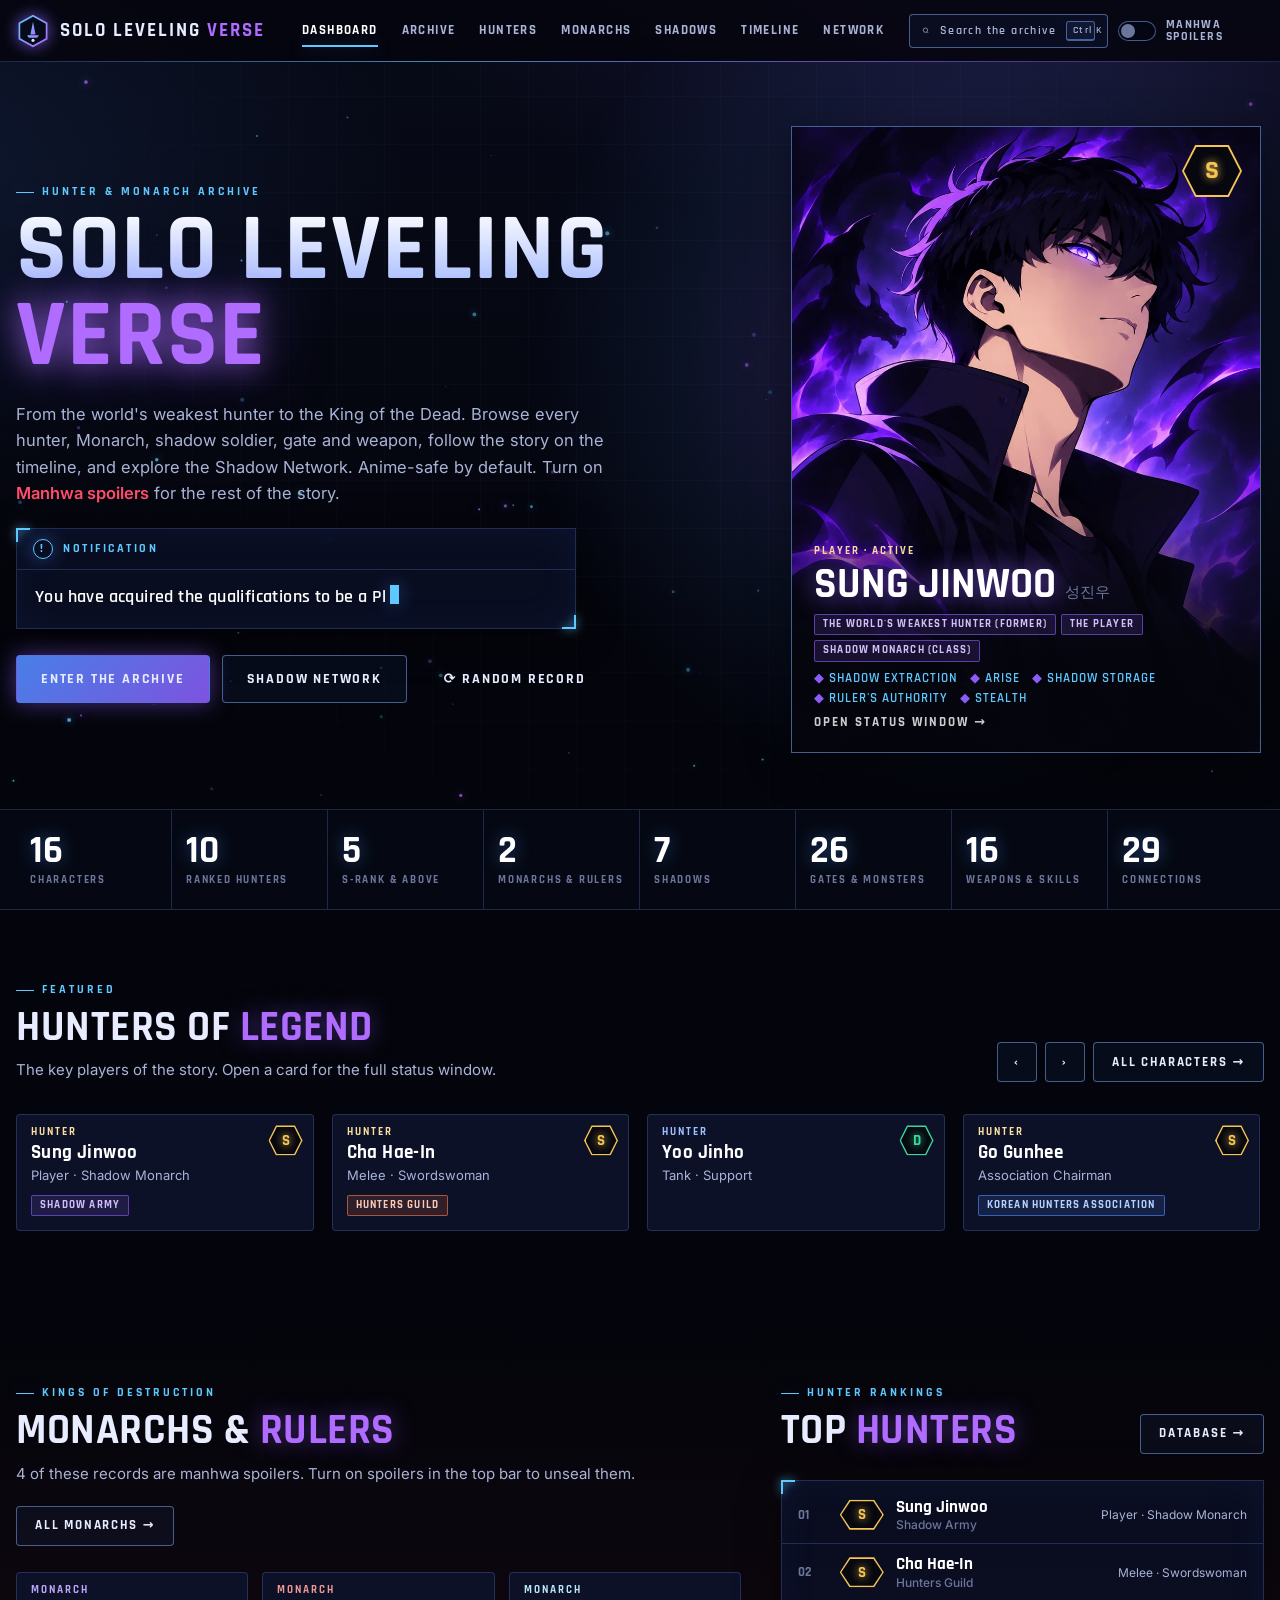
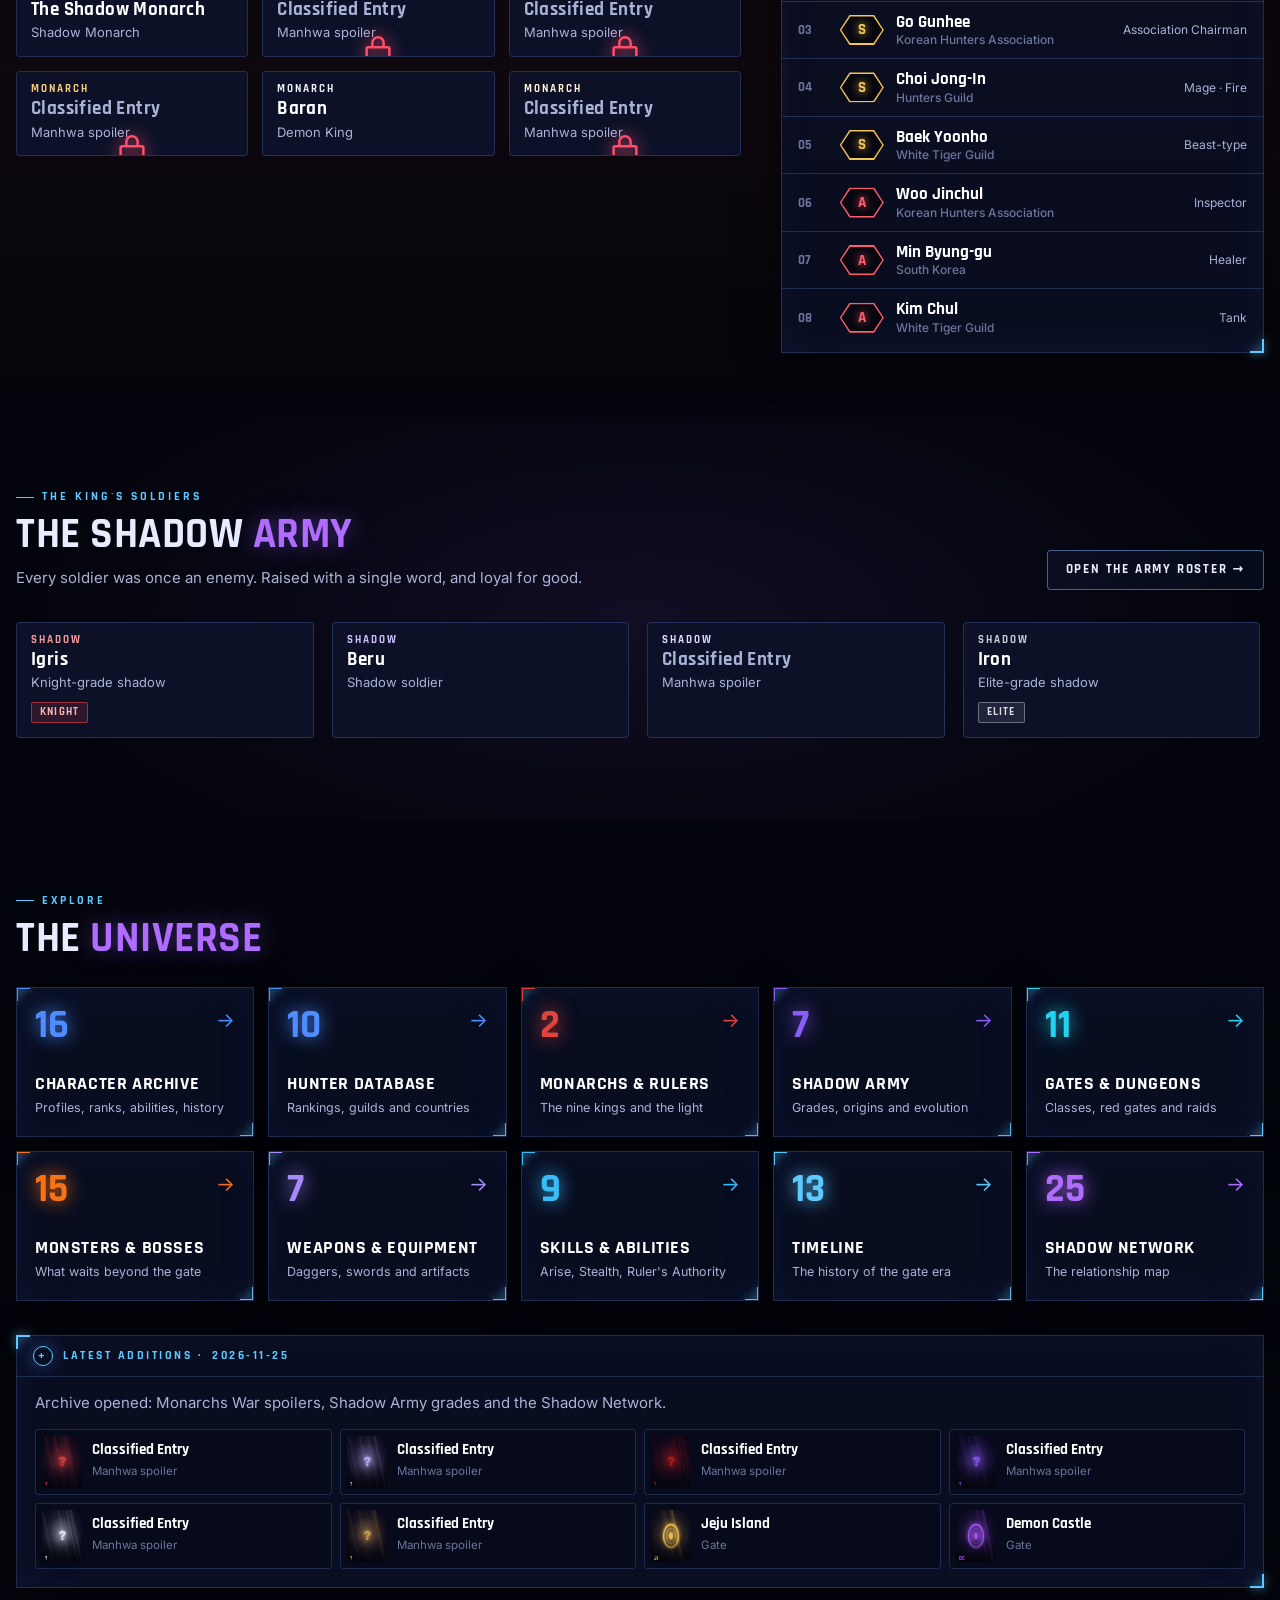
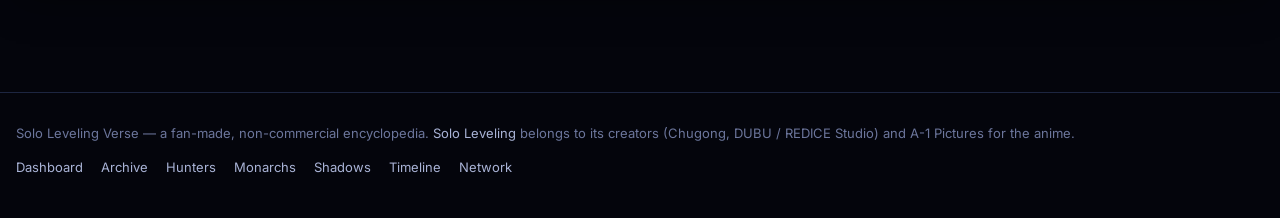
==== index.html @ bb20debb "Initial release of Solo Leveling Verse Static, interactive Solo Leveling encyclopedia: dashboard, 7-" ====
<!DOCTYPE html>
<html lang="en">
<head>
  <meta charset="UTF-8" />
  <meta name="viewport" content="width=device-width, initial-scale=1.0" />
  <title>Solo Leveling Verse — Hunter &amp; Monarch Archive</title>
  <meta name="description" content="An interactive Solo Leveling encyclopedia: hunters, Monarchs, the Shadow Army, gates, weapons, skills, timeline and relationship network — anime-safe by default." />
  <meta name="theme-color" content="#04050c" />
  <link rel="icon" type="image/svg+xml" href="assets/icons/favicon.svg" />
  <meta property="og:type" content="website" />
  <meta property="og:title" content="Solo Leveling Verse" />
  <meta property="og:description" content="The Hunter & Monarch Archive — characters, Monarchs, the Shadow Army, gates and the Shadow Network." />

  <link rel="preconnect" href="https://fonts.googleapis.com" />
  <link rel="preconnect" href="https://fonts.gstatic.com" crossorigin />
  <link href="https://fonts.googleapis.com/css2?family=Rajdhani:wght@500;600;700&family=Inter:wght@400;500;600&display=swap" rel="stylesheet" />
  <link rel="stylesheet" href="css/system.css" />
  <link rel="stylesheet" href="css/home.css" />
</head>
<body data-page="home">
  <header id="nav"></header>

  <main id="top">
    <!-- ============================== HERO ============================== -->
    <section class="hero">
      <canvas class="hero-mana" id="mana" aria-hidden="true"></canvas>
      <div class="wrap hero-inner">
        <div class="hero-copy">
          <p class="kicker">Hunter &amp; Monarch Archive</p>
          <h1 class="hero-title"><span>Solo Leveling</span> <em>Verse</em></h1>
          <p class="hero-lead">From the world's weakest hunter to the King of the Dead. Browse every hunter, Monarch,
            shadow soldier, gate and weapon, follow the story on the timeline, and explore the Shadow Network. Anime-safe
            by default. Turn on <strong>Manhwa spoilers</strong> for the rest of the story.</p>

          <div class="sys sys-notice" aria-live="polite">
            <div class="sys-head"><span class="bang">!</span>Notification</div>
            <p class="sys-line"><span id="sys-line"></span><span class="caret" aria-hidden="true"></span></p>
          </div>

          <div class="hero-cta">
            <a class="btn primary big" href="archive.html">Enter the archive</a>
            <a class="btn big" href="network.html">Shadow Network</a>
            <button type="button" class="btn big ghost" id="random">⟳ Random record</button>
          </div>
        </div>

        <div class="hero-feature" id="hero-feature">
          <div class="skeleton" style="position:absolute;inset:0"></div>
        </div>
      </div>
    </section>

    <!-- ============================== STATS ============================= -->
    <section class="stats-band" aria-label="World statistics">
      <div class="wrap">
        <dl class="stats" id="stats"></dl>
      </div>
    </section>

    <!-- ========================= FEATURED CHARACTERS ==================== -->
    <section class="section" id="featured">
      <div class="wrap">
        <div class="section-head reveal">
          <div>
            <p class="kicker">Featured</p>
            <h2 class="section-title">Hunters of <em>Legend</em></h2>
            <p class="section-sub">The key players of the story. Open a card for the full status window.</p>
          </div>
          <div class="rail-ctl">
            <button type="button" class="btn icon" data-rail="-1" aria-label="Scroll left">‹</button>
            <button type="button" class="btn icon" data-rail="1" aria-label="Scroll right">›</button>
            <a class="btn" href="archive.html#characters">All characters →</a>
          </div>
        </div>
        <div class="rail" id="rail-characters"></div>
      </div>
    </section>

    <!-- ======================= MONARCHS + HUNTER RANKS ================== -->
    <section class="section duo">
      <div class="wrap duo-inner">
        <div class="reveal">
          <div class="section-head">
            <div>
              <p class="kicker">Kings of destruction</p>
              <h2 class="section-title">Monarchs &amp; <em>Rulers</em></h2>
              <p class="section-sub" id="monarch-sub"></p>
            </div>
            <a class="btn" href="archive.html#monarchs">All Monarchs →</a>
          </div>
          <div class="monarch-grid" id="monarchs"></div>
        </div>
        <div class="reveal">
          <div class="section-head">
            <div>
              <p class="kicker">Hunter rankings</p>
              <h2 class="section-title">Top <em>Hunters</em></h2>
            </div>
            <a class="btn" href="hunters.html">Database →</a>
          </div>
          <ol class="sys ladder" id="ladder"></ol>
        </div>
      </div>
    </section>

    <!-- ============================ SHADOW ARMY ========================= -->
    <section class="section shadow-sec">
      <div class="wrap">
        <div class="section-head reveal">
          <div>
            <p class="kicker">The King's soldiers</p>
            <h2 class="section-title">The Shadow <em>Army</em></h2>
            <p class="section-sub">Every soldier was once an enemy. Raised with a single word, and loyal for good.</p>
          </div>
          <a class="btn" href="archive.html#shadows">Open the army roster →</a>
        </div>
        <div class="rail" id="rail-shadows"></div>
      </div>
    </section>

    <!-- =========================== LATEST + EXPLORE ===================== -->
    <section class="section">
      <div class="wrap">
        <div class="section-head reveal">
          <div>
            <p class="kicker">Explore</p>
            <h2 class="section-title">The <em>Universe</em></h2>
          </div>
        </div>
        <div class="explore" id="explore"></div>

        <div class="latest reveal">
          <div class="sys">
            <div class="sys-head"><span class="bang">+</span>Latest additions · <span id="latest-date"></span></div>
            <p class="latest-note" id="latest-note"></p>
            <div class="latest-list" id="latest"></div>
          </div>
        </div>
      </div>
    </section>
  </main>

  <footer id="foot"></footer>
  <noscript><p style="padding:20px;text-align:center">Solo Leveling Verse needs JavaScript to open the archive.</p></noscript>

  <script src="js/data/world.js"></script>
  <script src="js/data/characters.js"></script>
  <script src="js/data/monarchs.js"></script>
  <script src="js/data/shadows.js"></script>
  <script src="js/data/gates.js"></script>
  <script src="js/data/items.js"></script>
  <script src="js/data/skills.js"></script>
  <script src="js/data/timeline.js"></script>
  <script src="js/media-index.js"></script>
  <script src="js/core.js"></script>
  <script src="js/viewer.js"></script>
  <script src="js/shell.js"></script>
  <script src="js/home.js"></script>
</body>
</html>
---- css/system.css ----
/* ==========================================================================
   SOLO LEVELING VERSE — System design language
   --------------------------------------------------------------------------
   Shared by every page: tokens, base, the "System window" panel, buttons,
   chips, entity cards, nav, command palette, viewer, lightbox, toasts and
   loading / empty / error states. Page layouts live in their own files.
   ========================================================================== */

:root {
  --void: #04050c;
  --night: #070a18;
  --abyss: #0b1026;
  --panel: rgba(12, 17, 40, .74);
  --panel-solid: #0c1128;
  --line: rgba(120, 160, 255, .22);
  --line-strong: rgba(130, 175, 255, .5);
  --text: #e7ecff;
  --text-soft: #a9b3d6;
  --text-faint: #6c769c;
  --blue: #4f8dff;
  --cyan: #5ec8ff;
  --violet: #8b5cf6;
  --purple: #b06bff;
  --danger: #ff4d6a;
  --gold: #f6c453;
  --glow-blue: 0 0 18px rgba(79, 141, 255, .45);
  --glow-violet: 0 0 22px rgba(139, 92, 246, .5);
  --radius: 4px;
  --display: "Rajdhani", "Segoe UI", system-ui, sans-serif;
  --body: "Inter", "Segoe UI", system-ui, -apple-system, sans-serif;
  --nav-h: 62px;
  --wrap: min(1280px, 100% - 32px);
  color-scheme: dark;
}

*, *::before, *::after { box-sizing: border-box; }
html { scroll-behavior: smooth; scroll-padding-top: calc(var(--nav-h) + 16px); -webkit-text-size-adjust: 100%; }
body {
  margin: 0; min-height: 100vh; background: var(--void); color: var(--text);
  font: 400 15px/1.6 var(--body); overflow-x: hidden;
  background-image:
    radial-gradient(1200px 600px at 85% -10%, rgba(139, 92, 246, .16), transparent 60%),
    radial-gradient(900px 500px at -10% 20%, rgba(79, 141, 255, .12), transparent 60%),
    linear-gradient(180deg, var(--night), var(--void) 70%);
  background-attachment: fixed;
}
body::before { /* faint scanline grid */
  content: ""; position: fixed; inset: 0; pointer-events: none; z-index: 0;
  background-image: linear-gradient(rgba(120, 160, 255, .035) 1px, transparent 1px),
    linear-gradient(90deg, rgba(120, 160, 255, .035) 1px, transparent 1px);
  background-size: 48px 48px;
  mask-image: radial-gradient(ellipse at 50% 30%, #000 30%, transparent 80%);
}
main, footer, header { position: relative; z-index: 1; }
a { color: var(--cyan); text-decoration: none; }
a:hover { color: #fff; }
img { max-width: 100%; display: block; }
[hidden] { display: none !important; }
button { font: inherit; color: inherit; cursor: pointer; }
input, select { font: inherit; color: inherit; }
::selection { background: rgba(139, 92, 246, .45); }
:focus-visible { outline: 2px solid var(--cyan); outline-offset: 2px; }
.wrap { width: var(--wrap); margin-inline: auto; }
.sr-only { position: absolute !important; width: 1px; height: 1px; overflow: hidden; clip: rect(0 0 0 0); white-space: nowrap; }
kbd {
  display: inline-block; min-width: 20px; padding: 1px 6px; border: 1px solid var(--line-strong); border-bottom-width: 2px;
  border-radius: 3px; font: 600 11px/1.5 var(--display); color: var(--text-soft); text-align: center; background: rgba(79, 141, 255, .08);
}

/* ------------------------------------------------------------- type scale */
.kicker {
  display: inline-flex; align-items: center; gap: 8px; margin: 0 0 10px;
  font: 700 12px/1 var(--display); letter-spacing: 3px; text-transform: uppercase; color: var(--cyan);
}
.kicker::before { content: ""; width: 18px; height: 1px; background: currentColor; box-shadow: var(--glow-blue); }
h1, h2, h3 { font-family: var(--display); font-weight: 700; letter-spacing: .5px; line-height: 1.05; margin: 0; }
.section-title { font-size: clamp(28px, 3.6vw, 42px); text-transform: uppercase; }
.section-title em { font-style: normal; color: var(--purple); text-shadow: var(--glow-violet); }
.section-sub { margin: 8px 0 0; color: var(--text-soft); max-width: 70ch; }
.section { padding: 64px 0; }
.section-head { display: flex; align-items: flex-end; justify-content: space-between; gap: 20px; flex-wrap: wrap; margin-bottom: 26px; }

/* ----------------------------------------------------------- System window */
.sys {
  position: relative; background: var(--panel); border: 1px solid var(--line);
  box-shadow: inset 0 0 40px rgba(79, 141, 255, .06), 0 10px 40px rgba(0, 0, 0, .45);
  backdrop-filter: blur(10px); -webkit-backdrop-filter: blur(10px);
}
.sys::before, .sys::after { /* glowing corner brackets */
  content: ""; position: absolute; width: 14px; height: 14px; pointer-events: none;
  border: 2px solid var(--cyan); filter: drop-shadow(0 0 4px var(--cyan));
}
.sys::before { top: -1px; left: -1px; border-right: 0; border-bottom: 0; }
.sys::after { bottom: -1px; right: -1px; border-left: 0; border-top: 0; }
.sys-head {
  display: flex; align-items: center; gap: 10px; padding: 10px 16px;
  border-bottom: 1px solid var(--line); font: 700 12px/1 var(--display); letter-spacing: 2.5px; text-transform: uppercase; color: var(--cyan);
}
.sys-head .bang {
  display: grid; place-items: center; width: 20px; height: 20px; border: 1.5px solid currentColor; border-radius: 50%;
  font-size: 12px; box-shadow: var(--glow-blue);
}

/* ---------------------------------------------------------------- buttons */
.btn {
  position: relative; display: inline-flex; align-items: center; justify-content: center; gap: 8px;
  min-height: 40px; padding: 9px 18px; border: 1px solid var(--line-strong); border-radius: var(--radius);
  background: rgba(79, 141, 255, .06); color: var(--text);
  font: 700 13px/1 var(--display); letter-spacing: 1.8px; text-transform: uppercase; white-space: nowrap;
  transition: background .2s, border-color .2s, box-shadow .2s, transform .2s, color .2s;
}
.btn:hover { background: rgba(79, 141, 255, .16); border-color: var(--cyan); box-shadow: var(--glow-blue); color: #fff; }
.btn:active { transform: translateY(1px); }
.btn.primary { background: linear-gradient(135deg, rgba(79, 141, 255, .9), rgba(139, 92, 246, .9)); border-color: transparent; box-shadow: var(--glow-violet); }
.btn.primary:hover { filter: brightness(1.12); }
.btn.ghost { background: transparent; border-color: transparent; }
.btn.ghost:hover { border-color: var(--line-strong); }
.btn.sm { min-height: 32px; padding: 6px 12px; font-size: 12px; letter-spacing: 1.4px; }
.btn.big { min-height: 48px; padding: 12px 24px; font-size: 14px; }
.btn.icon { width: 40px; padding: 0; }
.btn[disabled] { opacity: .4; pointer-events: none; }

/* ------------------------------------------------------------ chips/badges */
.chip-row { display: flex; flex-wrap: wrap; gap: 6px; }
.chip {
  display: inline-flex; align-items: center; gap: 6px; min-height: 32px; padding: 5px 12px;
  border: 1px solid var(--line); border-radius: 999px; background: rgba(255, 255, 255, .02);
  color: var(--text-soft); font: 600 13px/1 var(--display); letter-spacing: .6px; transition: all .18s;
}
.chip:hover { border-color: var(--line-strong); color: #fff; }
.chip.active, .chip[aria-pressed="true"] { border-color: var(--cyan); color: #fff; background: rgba(94, 200, 255, .12); box-shadow: inset 0 0 12px rgba(94, 200, 255, .15); }
.chip .count { color: var(--text-faint); font-size: 11px; }
.badge {
  display: inline-flex; align-items: center; gap: 5px; padding: 3px 8px; border: 1px solid color-mix(in srgb, var(--c, var(--blue)) 60%, transparent);
  border-radius: 2px; background: color-mix(in srgb, var(--c, var(--blue)) 14%, transparent); color: color-mix(in srgb, var(--c, var(--blue)) 40%, #fff);
  font: 700 11px/1.2 var(--display); letter-spacing: 1.2px; text-transform: uppercase; white-space: nowrap;
}
.badge.spoiler { --c: var(--danger); }
.badge.unverified { --c: #f59e0b; }
.rank {
  position: relative; isolation: isolate; display: inline-grid; place-items: center; min-width: 34px; height: 30px; padding: 0 8px;
  color: var(--c); background: var(--c); font: 700 15px/1 var(--display); text-shadow: 0 0 8px var(--c);
  clip-path: polygon(22% 0, 78% 0, 100% 50%, 78% 100%, 22% 100%, 0 50%);
  filter: drop-shadow(0 0 6px color-mix(in srgb, var(--c) 60%, transparent));
}
.rank::before { content: ""; position: absolute; inset: 1.5px; z-index: -1; background: #06070f; clip-path: inherit; }
.rank.lg { min-width: 60px; height: 52px; font-size: 26px; }
.rank.lg::before { inset: 2px; }
.rank.nat { font-size: 11px; letter-spacing: .5px; min-width: 40px; }

/* ----------------------------------------------------------------- inputs */
.field { position: relative; display: flex; align-items: center; }
.field .ico { position: absolute; left: 12px; color: var(--text-faint); pointer-events: none; font-size: 15px; }
.input, .select {
  width: 100%; min-height: 42px; padding: 9px 12px; border: 1px solid var(--line); border-radius: var(--radius);
  background: rgba(5, 8, 22, .7); color: var(--text); transition: border-color .2s, box-shadow .2s;
}
.field .input { padding-left: 36px; }
.input:focus, .select:focus { outline: none; border-color: var(--cyan); box-shadow: var(--glow-blue); }
.input::placeholder { color: var(--text-faint); }
.select { appearance: none; padding-right: 32px; background-image: linear-gradient(45deg, transparent 50%, var(--cyan) 50%), linear-gradient(135deg, var(--cyan) 50%, transparent 50%);
  background-position: calc(100% - 17px) 18px, calc(100% - 12px) 18px; background-size: 5px 5px; background-repeat: no-repeat; }
.select option { background: var(--panel-solid); }
.label { display: block; margin-bottom: 6px; font: 700 11px/1 var(--display); letter-spacing: 2px; text-transform: uppercase; color: var(--text-faint); }

/* switch */
.switch { display: inline-flex; align-items: center; gap: 10px; cursor: pointer; user-select: none; font: 700 12px/1 var(--display); letter-spacing: 1.4px; text-transform: uppercase; color: var(--text-soft); }
.switch input { position: absolute; opacity: 0; pointer-events: none; }
.switch .track { position: relative; width: 38px; height: 20px; border: 1px solid var(--line-strong); border-radius: 999px; background: rgba(5, 8, 22, .8); transition: all .2s; flex: none; }
.switch .track::after { content: ""; position: absolute; top: 2px; left: 2px; width: 14px; height: 14px; border-radius: 50%; background: var(--text-faint); transition: all .2s; }
.switch input:checked + .track { border-color: var(--danger); background: rgba(255, 77, 106, .18); }
.switch input:checked + .track::after { left: 20px; background: var(--danger); box-shadow: 0 0 10px var(--danger); }
.switch input:focus-visible + .track { outline: 2px solid var(--cyan); outline-offset: 2px; }
.switch.blue input:checked + .track { border-color: var(--cyan); background: rgba(94, 200, 255, .16); }
.switch.blue input:checked + .track::after { background: var(--cyan); box-shadow: 0 0 10px var(--cyan); }

/* -------------------------------------------------------------------- nav */
.nav {
  position: sticky; top: 0; z-index: 50; height: var(--nav-h);
  background: rgba(4, 5, 12, .78); border-bottom: 1px solid var(--line);
  backdrop-filter: blur(14px); -webkit-backdrop-filter: blur(14px);
}
.nav::after { content: ""; position: absolute; left: 0; right: 0; bottom: -1px; height: 1px; background: linear-gradient(90deg, transparent, var(--cyan), var(--violet), transparent); opacity: .6; }
.nav-inner { display: flex; align-items: center; gap: 14px; height: 100%; }
.brand { display: flex; align-items: center; gap: 10px; color: var(--text); flex: none; }
.brand:hover { color: #fff; }
.brand-mark { width: 34px; height: 34px; flex: none; filter: drop-shadow(0 0 8px rgba(139, 92, 246, .8)); }
.brand-text { font: 700 19px/1 var(--display); letter-spacing: 2px; text-transform: uppercase; white-space: nowrap; }
.brand-text em { font-style: normal; color: var(--purple); }
.nav-links { display: flex; gap: 2px; margin-left: 12px; }
.nav-links a {
  position: relative; padding: 8px 11px; color: var(--text-soft); font: 700 13px/1 var(--display); letter-spacing: 1.4px; text-transform: uppercase; white-space: nowrap;
}
.nav-links a:hover { color: #fff; }
.nav-links a[aria-current="page"] { color: #fff; }
.nav-links a[aria-current="page"]::after { content: ""; position: absolute; left: 11px; right: 11px; bottom: -2px; height: 2px; background: var(--cyan); box-shadow: var(--glow-blue); }
.nav-tools { display: flex; align-items: center; gap: 10px; margin-left: auto; }
.nav-search { gap: 10px; min-width: 190px; justify-content: space-between; color: var(--text-soft); text-transform: none; letter-spacing: .4px; font-weight: 600; }
.nav-search kbd { font-size: 10px; }
.nav-toggle { display: none; }
.spoiler-switch .lbl-short { display: none; }

@media (max-width: 1120px) {
  .nav-search { min-width: 0; }
  .nav-search .lbl { display: none; }
  .spoiler-switch .lbl-long { display: none; }
  .spoiler-switch .lbl-short { display: inline; }
}
@media (max-width: 920px) {
  .nav-toggle { display: inline-flex; }
  .nav-links {
    position: fixed; top: var(--nav-h); left: 0; right: 0; flex-direction: column; gap: 0; margin: 0; padding: 8px 16px 16px;
    background: rgba(4, 5, 12, .97); border-bottom: 1px solid var(--line); transform: translateY(-8px); opacity: 0; visibility: hidden;
    transition: all .2s ease;
  }
  .nav.open .nav-links { transform: none; opacity: 1; visibility: visible; }
  .nav-links a { padding: 14px 4px; border-bottom: 1px solid var(--line); font-size: 15px; }
  .nav-links a[aria-current="page"]::after { left: 0; right: auto; top: 12px; bottom: 12px; width: 2px; height: auto; }
  .nav-links a[aria-current="page"] { padding-left: 14px; }
}
.brand-text .bt-short { display: none; }
@media (max-width: 520px) {
  .nav-inner { gap: 8px; }
  .brand-text { font-size: 17px; letter-spacing: 1.2px; }
  .brand-text .bt-full { display: none; }
  .brand-text .bt-short { display: inline; }
  .spoiler-switch .lbl-short { display: none; }
  .nav-search { width: 40px; padding: 0; }
  .nav-search kbd { display: none; }
  .nav-tools { gap: 8px; }
}

/* ------------------------------------------------------------ entity card */
.card-grid { display: grid; grid-template-columns: repeat(4, minmax(0, 1fr)); gap: 18px; }
@media (max-width: 1080px) { .card-grid { grid-template-columns: repeat(3, minmax(0, 1fr)); } }
@media (max-width: 760px) { .card-grid { grid-template-columns: repeat(2, minmax(0, 1fr)); gap: 12px; } }
@media (max-width: 360px) { .card-grid { grid-template-columns: minmax(0, 1fr); } }

.card {
  --c: var(--blue);
  position: relative; display: flex; flex-direction: column; width: 100%; padding: 0; text-align: left;
  border: 1px solid var(--line); border-radius: var(--radius); background: var(--panel-solid); overflow: hidden;
  transition: transform .28s cubic-bezier(.2, .8, .2, 1), border-color .25s, box-shadow .25s;
  animation: rise .5s both; animation-delay: calc(var(--i, 0) * 35ms);
}
.card:hover, .card:focus-visible { transform: translateY(-5px); border-color: color-mix(in srgb, var(--c) 70%, #fff 0%); box-shadow: 0 0 0 1px color-mix(in srgb, var(--c) 40%, transparent), 0 14px 40px color-mix(in srgb, var(--c) 28%, transparent); }
.card .art { aspect-ratio: 3 / 4; }
.card-body { display: flex; flex-direction: column; gap: 4px; padding: 12px 14px 14px; min-width: 0; }
.card-type { font: 700 10.5px/1 var(--display); letter-spacing: 2px; text-transform: uppercase; color: color-mix(in srgb, var(--c) 55%, #fff); }
.card-name { font: 700 19px/1.12 var(--display); letter-spacing: .4px; color: #fff; overflow-wrap: anywhere; }
.card-sub { font-size: 13px; color: var(--text-soft); line-height: 1.35; display: -webkit-box; -webkit-line-clamp: 2; -webkit-box-orient: vertical; overflow: hidden; }
.card-tags { display: flex; flex-wrap: wrap; gap: 5px; margin-top: 6px; }
.card .rank { position: absolute; top: 10px; right: 10px; z-index: 2; }
.card .flag { position: absolute; top: 10px; left: 10px; z-index: 2; }
.card.locked .art { filter: blur(6px) saturate(.4) brightness(.6); }
.card.locked .card-name { color: var(--text-soft); }
.card .lock {
  position: absolute; inset: 0; z-index: 3; display: grid; place-items: center; align-content: center; gap: 6px; aspect-ratio: 3 / 4;
  color: var(--danger); font: 700 12px/1.3 var(--display); letter-spacing: 2px; text-transform: uppercase; text-align: center; padding: 20px;
}
.card .lock svg { width: 34px; height: 34px; filter: drop-shadow(0 0 8px var(--danger)); }

/* artwork frame (img over generated sigil) */
.art { position: relative; display: block; overflow: hidden; background: #07071a; }
.art .sigil, .art img { position: absolute; inset: 0; width: 100%; height: 100%; object-fit: cover; }
.art img { opacity: 0; transition: opacity .5s, transform .8s; }
.art.img-ready img { opacity: 1; }
.art.img-ready .sigil { opacity: 0; transition: opacity .5s .2s; }
.art::after { content: ""; position: absolute; inset: 0; pointer-events: none; background: linear-gradient(180deg, transparent 55%, rgba(5, 6, 14, .85)); }
.card:hover .art img { transform: scale(1.05); }
.sigil .sg-ring { transform-origin: 150px 200px; animation: spin 60s linear infinite; }
.card:hover .sigil .sg-ring { animation-duration: 12s; }
.sigil .sg-eye { fill: #e9ddff; stroke: none; filter: drop-shadow(0 0 6px #b06bff); }
.sigil .sg-mono { font-family: var(--display); }

/* ----------------------------------------------------------- pagination */
.pager { display: flex; flex-wrap: wrap; align-items: center; justify-content: center; gap: 6px; margin-top: 30px; }
.pager button { min-width: 38px; height: 38px; padding: 0 10px; border: 1px solid var(--line); border-radius: var(--radius); background: rgba(5, 8, 22, .6); font: 700 14px/1 var(--display); }
.pager button:hover:not([disabled]) { border-color: var(--cyan); }
.pager button[aria-current="page"] { border-color: var(--cyan); background: rgba(94, 200, 255, .15); box-shadow: var(--glow-blue); color: #fff; }
.pager button[disabled] { opacity: .35; cursor: default; }
.pager .gap { color: var(--text-faint); padding: 0 4px; }
.pager .per { display: inline-flex; align-items: center; gap: 8px; margin-left: 10px; font: 700 11px/1 var(--display); letter-spacing: 1.6px; text-transform: uppercase; color: var(--text-faint); }
.pager .per .select { width: auto; min-height: 38px; }

/* ------------------------------------------------------- states & loaders */
.skeleton { position: relative; overflow: hidden; background: rgba(79, 141, 255, .06); border: 1px solid var(--line); border-radius: var(--radius); }
.skeleton::after { content: ""; position: absolute; inset: 0; transform: translateX(-100%); background: linear-gradient(90deg, transparent, rgba(94, 200, 255, .12), transparent); animation: shimmer 1.3s infinite; }
.skeleton.card-sk { aspect-ratio: 3 / 4.9; }
.state {
  display: grid; justify-items: center; gap: 10px; padding: 48px 20px; text-align: center; color: var(--text-soft);
}
.state .state-ico { width: 54px; height: 54px; color: var(--cyan); filter: drop-shadow(0 0 10px var(--cyan)); }
.state.error .state-ico { color: var(--danger); filter: drop-shadow(0 0 10px var(--danger)); }
.state h3 { font-size: 22px; text-transform: uppercase; color: #fff; }
.state p { margin: 0; max-width: 52ch; }
.loader { display: inline-block; width: 28px; height: 28px; border: 2px solid var(--line); border-top-color: var(--cyan); border-radius: 50%; animation: spin .8s linear infinite; }

/* ---------------------------------------------------------------- toasts */
.toasts { position: fixed; z-index: 120; top: calc(var(--nav-h) + 12px); right: 16px; display: grid; gap: 10px; width: min(380px, calc(100vw - 32px)); pointer-events: none; }
.toast { pointer-events: auto; animation: toastIn .45s cubic-bezier(.2, .9, .3, 1.2) both; }
.toast.out { animation: toastOut .3s ease both; }
.toast .sys-head { padding: 8px 14px; }
.toast p { margin: 0; padding: 12px 16px 14px; font-size: 14px; color: var(--text); }
.toast.error { --cyan: var(--danger); }

/* --------------------------------------------------------- command palette */
.palette-scrim, .viewer-scrim {
  position: fixed; inset: 0; z-index: 90; background: rgba(2, 3, 10, .72); backdrop-filter: blur(4px); -webkit-backdrop-filter: blur(4px);
  animation: fade .2s both;
}
.palette {
  position: fixed; z-index: 91; top: 12vh; left: 50%; width: min(640px, calc(100vw - 24px)); transform: translateX(-50%);
  animation: popIn .25s cubic-bezier(.2, .9, .3, 1.1) both;
}
.palette .field { padding: 12px; border-bottom: 1px solid var(--line); }
.palette .field .ico { left: 26px; }
.palette .input { min-height: 48px; font-size: 16px; }
.palette-results { max-height: min(56vh, 480px); overflow-y: auto; padding: 6px; }
.pr-item { display: flex; align-items: center; gap: 12px; width: 100%; padding: 8px 10px; border: 1px solid transparent; border-radius: var(--radius); background: none; text-align: left; }
.pr-item[aria-selected="true"], .pr-item:hover { border-color: var(--line-strong); background: rgba(79, 141, 255, .1); }
.pr-item .art { width: 38px; height: 50px; flex: none; border: 1px solid var(--line); border-radius: 2px; }
.pr-item .art::after { display: none; }
.pr-name { font: 700 16px/1.2 var(--display); color: #fff; }
.pr-sub { font-size: 12.5px; color: var(--text-soft); }
.pr-type { margin-left: auto; }
.palette-foot { display: flex; flex-wrap: wrap; gap: 14px; padding: 10px 14px; border-top: 1px solid var(--line); font-size: 12px; color: var(--text-faint); }
.palette-note { padding: 18px; text-align: center; color: var(--text-soft); font-size: 14px; }
.palette-note button { margin-top: 8px; }

/* ----------------------------------------------------------------- viewer */
.viewer {
  position: fixed; z-index: 92; inset: 24px; margin: auto; width: min(1120px, calc(100vw - 32px)); height: min(760px, calc(100vh - 48px));
  display: grid; grid-template-columns: minmax(0, 380px) minmax(0, 1fr); grid-template-rows: auto minmax(0, 1fr);
  animation: popIn .32s cubic-bezier(.2, .9, .3, 1.05) both;
}
.viewer > .sys-head { grid-column: 1 / -1; }
.viewer .v-close { margin-left: auto; }
.viewer .v-nav { display: inline-flex; gap: 6px; align-items: center; }
.viewer .v-count { font-size: 11px; color: var(--text-faint); letter-spacing: 1.5px; }
.v-art { position: relative; border-right: 1px solid var(--line); min-height: 0; }
.v-art .art { position: absolute; inset: 0; cursor: zoom-in; }
.v-art .v-art-hint { position: absolute; left: 14px; bottom: 14px; z-index: 2; }
.v-art .v-rank { position: absolute; top: 14px; right: 14px; z-index: 2; }
.v-main { display: flex; flex-direction: column; min-height: 0; }
.v-top { padding: 22px 26px 0; }
.v-name { font-size: clamp(28px, 3.2vw, 42px); text-transform: uppercase; color: #fff; text-shadow: 0 0 24px color-mix(in srgb, var(--c) 60%, transparent); }
.v-ko { margin-left: 10px; font: 500 16px/1 var(--body); color: var(--text-faint); text-transform: none; text-shadow: none; }
.v-alt { margin: 6px 0 0; color: var(--text-soft); font-size: 13.5px; }
.v-badges { display: flex; flex-wrap: wrap; gap: 6px; margin-top: 12px; }
.v-tabs { display: flex; gap: 2px; margin-top: 18px; padding: 0 26px; border-bottom: 1px solid var(--line); overflow-x: auto; scrollbar-width: none; }
.v-tabs button { flex: none; padding: 11px 14px; border: 0; border-bottom: 2px solid transparent; background: none; color: var(--text-faint); font: 700 13px/1 var(--display); letter-spacing: 1.6px; text-transform: uppercase; }
.v-tabs button[aria-selected="true"] { color: #fff; border-bottom-color: var(--cyan); }
.v-tabs button:hover { color: #fff; }
.v-panel { flex: 1; min-height: 0; overflow-y: auto; padding: 20px 26px 26px; animation: fade .25s both; }
.v-panel p { margin: 0 0 14px; color: var(--text); }
.v-panel h4 { margin: 18px 0 10px; font: 700 12px/1 var(--display); letter-spacing: 2.4px; text-transform: uppercase; color: var(--cyan); }
.v-panel h4:first-child { margin-top: 0; }
.viewer > * { min-width: 0; }
.stat-table { display: grid; grid-template-columns: minmax(96px, max-content) minmax(0, 1fr); gap: 0; border: 1px solid var(--line); }
.stat-table > div { padding: 9px 12px; border-bottom: 1px solid var(--line); font-size: 14px; }
.stat-table > div:nth-last-child(-n+2) { border-bottom: 0; }
.stat-table .k { font: 700 11px/1.9 var(--display); letter-spacing: 1.8px; text-transform: uppercase; color: var(--text-faint); background: rgba(79, 141, 255, .05); border-right: 1px solid var(--line); }
.ability-list { display: grid; grid-template-columns: repeat(auto-fill, minmax(220px, 1fr)); gap: 8px; }
.ability {
  display: flex; flex-direction: column; gap: 3px; padding: 10px 12px; border: 1px solid var(--line); border-left: 2px solid var(--c, var(--cyan));
  background: rgba(79, 141, 255, .04); border-radius: 2px; text-align: left;
}
button.ability:hover { background: rgba(79, 141, 255, .12); border-color: var(--line-strong); border-left-color: var(--c, var(--cyan)); }
.ability b { font: 700 15px/1.2 var(--display); letter-spacing: .4px; color: #fff; }
.ability span { font-size: 12px; color: var(--text-soft); }
.rel-group { margin-bottom: 14px; }
.rel-chips { display: flex; flex-wrap: wrap; gap: 6px; }
.rel-chip {
  display: inline-flex; align-items: center; gap: 8px; padding: 4px 12px 4px 4px; border: 1px solid var(--line); border-radius: 999px;
  background: rgba(255, 255, 255, .02); font-size: 13px; color: var(--text); transition: all .18s;
}
.rel-chip:hover { border-color: var(--c, var(--cyan)); background: rgba(79, 141, 255, .1); }
.rel-chip .art { width: 26px; height: 26px; border-radius: 50%; flex: none; }
.rel-chip .art::after { display: none; }
.rel-chip small { color: var(--text-faint); font-size: 11.5px; }
.spoiler-block { position: relative; margin: 6px 0 14px; padding: 14px 16px; border: 1px dashed rgba(255, 77, 106, .5); background: rgba(255, 77, 106, .05); border-radius: 2px; }
.spoiler-block .sb-head { display: flex; align-items: center; gap: 8px; margin-bottom: 8px; font: 700 11px/1 var(--display); letter-spacing: 2px; text-transform: uppercase; color: var(--danger); }
.spoiler-block .sb-body { filter: blur(6px); user-select: none; transition: filter .3s; }
.spoiler-block.revealed .sb-body { filter: none; user-select: auto; }
.spoiler-block .sb-reveal { position: absolute; inset: 30px 0 0; display: grid; place-items: center; }
.spoiler-block.revealed .sb-reveal { display: none; }
.form-steps { display: grid; gap: 0; counter-reset: step; }
.form-step { position: relative; padding: 4px 0 18px 34px; }
.form-step::before { counter-increment: step; content: counter(step); position: absolute; left: 0; top: 2px; display: grid; place-items: center; width: 22px; height: 22px; border: 1px solid var(--cyan); color: var(--cyan); font: 700 12px/1 var(--display); transform: rotate(45deg); }
.form-step::after { content: ""; position: absolute; left: 10.5px; top: 30px; bottom: 2px; width: 1px; background: var(--line-strong); }
.form-step:last-child::after { display: none; }
.form-step b { display: block; font: 700 16px/1.2 var(--display); color: #fff; }
.form-step span { font-size: 13.5px; color: var(--text-soft); }
.v-actions { display: flex; flex-wrap: wrap; gap: 8px; margin-top: 18px; }
.locked-note { display: grid; gap: 12px; justify-items: start; padding: 26px; }

@media (max-width: 860px) {
  .viewer { inset: 0; width: 100%; height: 100%; grid-template-columns: minmax(0, 1fr); grid-template-rows: auto auto minmax(0, 1fr); overflow-y: auto; }
  .viewer::before, .viewer::after { display: none; }
  .v-art { height: 46vh; border-right: 0; border-bottom: 1px solid var(--line); }
  .v-main { min-height: auto; }
  .v-panel { overflow: visible; }
  .v-top { padding: 18px 16px 0; }
  .v-tabs { padding: 0 16px; }
  .v-panel { padding: 16px; }
}

/* --------------------------------------------------------------- lightbox */
.lightbox { position: fixed; inset: 0; z-index: 100; display: grid; place-items: center; background: rgba(2, 3, 10, .94); animation: fade .25s both; overflow: hidden; }
.lb-stage { position: relative; width: min(64.5vh, 92vw); aspect-ratio: 3 / 4; animation: lbIn .6s cubic-bezier(.2, .9, .3, 1) both; transition: transform .35s ease; cursor: zoom-in; }
.lightbox.zoomed .lb-stage { cursor: zoom-out; }
.lb-stage .art { position: absolute; inset: 0; border: 1px solid var(--line-strong); box-shadow: 0 0 80px color-mix(in srgb, var(--c) 45%, transparent); }
.lb-aura { position: absolute; inset: -18%; border-radius: 50%; background: radial-gradient(circle, color-mix(in srgb, var(--c) 30%, transparent), transparent 65%); animation: pulse 3.2s ease-in-out infinite; pointer-events: none; }
.lb-word { position: absolute; left: 50%; top: 50%; transform: translate(-50%, -50%); z-index: 3; font: 700 clamp(40px, 9vw, 110px)/1 var(--display); letter-spacing: .25em; text-transform: uppercase; color: #fff; text-shadow: 0 0 30px var(--c), 0 0 60px var(--c); pointer-events: none; animation: word 1.6s ease both; white-space: nowrap; }
.lb-smoke { position: absolute; inset: 0; pointer-events: none; z-index: 2; }
.lb-smoke span { position: absolute; bottom: 10%; width: 40%; aspect-ratio: 1; border-radius: 50%; background: radial-gradient(circle, rgba(60, 20, 120, .8), transparent 70%); filter: blur(12px); animation: smoke 1.8s ease-out both; }
.lb-cap { position: absolute; left: 0; right: 0; bottom: 0; z-index: 4; display: flex; align-items: flex-end; justify-content: space-between; gap: 16px; padding: 18px 24px; background: linear-gradient(0deg, rgba(2, 3, 10, .95), transparent); flex-wrap: wrap; }
.lb-cap h2 { font-size: clamp(24px, 4vw, 40px); text-transform: uppercase; }
.lb-cap p { margin: 4px 0 0; color: var(--text-soft); }
.lb-tools { position: absolute; top: 14px; right: 14px; z-index: 5; display: flex; gap: 8px; }
.lb-prev, .lb-next { position: absolute; top: 50%; z-index: 5; transform: translateY(-50%); }
.lb-prev { left: 14px; } .lb-next { right: 14px; }

/* ----------------------------------------------------------------- footer */
.foot { margin-top: 40px; padding: 30px 0 40px; border-top: 1px solid var(--line); color: var(--text-faint); font-size: 13px; }
.foot-inner { display: flex; flex-wrap: wrap; gap: 14px 30px; justify-content: space-between; align-items: center; }
.foot nav { display: flex; flex-wrap: wrap; gap: 6px 18px; }
.foot a { color: var(--text-soft); }

/* to-top */
.to-top { position: fixed; right: 16px; bottom: 16px; z-index: 40; }

/* reveal on scroll */
.reveal { opacity: 0; transform: translateY(18px); transition: opacity .7s ease, transform .7s ease; }
.reveal.in { opacity: 1; transform: none; }

/* ------------------------------------------------------------- keyframes */
@keyframes spin { to { transform: rotate(360deg); } }
@keyframes rise { from { opacity: 0; transform: translateY(16px); } to { opacity: 1; transform: none; } }
@keyframes fade { from { opacity: 0; } to { opacity: 1; } }
@keyframes popIn { from { opacity: 0; transform: translateY(14px) scale(.98); } to { opacity: 1; transform: none; } }
.palette { animation-name: palIn; }
@keyframes palIn { from { opacity: 0; transform: translate(-50%, -10px) scale(.98); } to { opacity: 1; transform: translate(-50%, 0); } }
@keyframes shimmer { to { transform: translateX(100%); } }
@keyframes toastIn { from { opacity: 0; transform: translateX(40px); } to { opacity: 1; transform: none; } }
@keyframes toastOut { to { opacity: 0; transform: translateX(40px); } }
@keyframes lbIn { 0% { opacity: 0; transform: scale(.85); filter: brightness(3) blur(8px); } 60% { opacity: 1; filter: brightness(1.4) blur(0); } 100% { transform: none; filter: none; } }
@keyframes pulse { 0%, 100% { opacity: .55; transform: scale(.96); } 50% { opacity: 1; transform: scale(1.04); } }
@keyframes word { 0% { opacity: 0; letter-spacing: .6em; filter: blur(10px); } 30% { opacity: 1; letter-spacing: .25em; filter: none; } 75% { opacity: 1; } 100% { opacity: 0; } }
@keyframes smoke { 0% { opacity: 0; transform: translateY(40px) scale(.4); } 40% { opacity: .9; } 100% { opacity: 0; transform: translateY(-200px) scale(1.8); } }

@media (prefers-reduced-motion: reduce) {
  *, *::before, *::after { animation-duration: .001ms !important; animation-iteration-count: 1 !important; transition-duration: .001ms !important; scroll-behavior: auto !important; }
  .reveal { opacity: 1; transform: none; }
}
---- css/home.css ----
/* ==========================================================================
   SOLO LEVELING VERSE — dashboard layout (index.html)
   ========================================================================== */

/* --------------------------------------------------------------- hero */
.hero { position: relative; overflow: hidden; padding: 64px 0 56px; border-bottom: 1px solid var(--line); }
.hero::before {
  content: ""; position: absolute; inset: -20% -10% auto auto; width: 70vw; height: 70vw; max-width: 900px; max-height: 900px; pointer-events: none;
  background: radial-gradient(circle, rgba(139, 92, 246, .28), rgba(79, 141, 255, .08) 45%, transparent 70%);
  animation: pulse 9s ease-in-out infinite;
}
.hero-mana { position: absolute; inset: 0; width: 100%; height: 100%; pointer-events: none; }
.hero-inner { position: relative; display: grid; grid-template-columns: minmax(0, 1.2fr) minmax(0, .8fr); gap: 56px; align-items: center; }
.hero-title { font-size: clamp(46px, 7.4vw, 104px); line-height: .9; text-transform: uppercase; letter-spacing: 1px; }
.hero-title span { display: block; background: linear-gradient(180deg, #fff, #9fb6ff); -webkit-background-clip: text; background-clip: text; color: transparent; }
.hero-title em { font-style: normal; color: var(--purple); text-shadow: 0 0 30px rgba(176, 107, 255, .8), 0 0 70px rgba(139, 92, 246, .5); }
.hero-lead { max-width: 60ch; margin: 22px 0 22px; color: var(--text-soft); font-size: 16.5px; }
.hero-lead strong { color: var(--danger); font-weight: 600; }
.sys-notice { max-width: 560px; margin-bottom: 26px; animation: popIn .6s .2s both; }
.sys-line { margin: 0; min-height: 3.2em; padding: 14px 18px; font: 600 18px/1.45 var(--display); letter-spacing: .4px; color: #fff; }
.caret { display: inline-block; width: 9px; height: 1.05em; margin-left: 3px; vertical-align: -2px; background: var(--cyan); box-shadow: var(--glow-blue); animation: blink 1s steps(1) infinite; }
@keyframes blink { 50% { opacity: 0; } }
.hero-cta { display: flex; flex-wrap: wrap; gap: 12px; }

.hero-feature { position: relative; aspect-ratio: 3 / 4; max-height: 640px; width: 100%; justify-self: center; max-width: 470px; }
.hf-card { position: absolute; inset: 0; display: block; width: 100%; padding: 0; border-color: var(--line-strong); text-align: left; overflow: hidden; transition: transform .4s, box-shadow .4s; animation: popIn .8s .1s both; }
.hf-card:hover { transform: translateY(-6px); box-shadow: 0 0 60px rgba(139, 92, 246, .45); }
.hf-art { position: absolute; inset: 0; }
.hf-rank { position: absolute; top: 18px; right: 18px; z-index: 2; }
.hf-body { position: absolute; left: 0; right: 0; bottom: 0; z-index: 2; display: flex; flex-direction: column; gap: 8px; padding: 22px; background: linear-gradient(0deg, rgba(4, 5, 12, .96) 40%, transparent); }
.hf-name { font: 700 clamp(30px, 3.4vw, 42px)/1 var(--display); text-transform: uppercase; color: #fff; text-shadow: 0 0 24px rgba(139, 92, 246, .8); }
.hf-name small { font: 500 15px var(--body); color: var(--text-faint); text-shadow: none; }
.hf-titles { display: flex; flex-wrap: wrap; gap: 5px; }
.hf-skills { display: flex; flex-wrap: wrap; gap: 4px 12px; font: 600 13px var(--display); letter-spacing: 1px; color: var(--cyan); text-transform: uppercase; }
.hf-skills span::before { content: "◆ "; color: var(--violet); }
.hf-open { font: 700 13px var(--display); letter-spacing: 2px; text-transform: uppercase; color: #fff; opacity: .8; }

/* ------------------------------------------------------------- stats */
.stats-band { border-bottom: 1px solid var(--line); background: rgba(7, 10, 24, .6); }
.stats { display: grid; grid-template-columns: repeat(8, minmax(0, 1fr)); margin: 0; }
.stat { display: flex; flex-direction: column-reverse; gap: 4px; padding: 22px 14px; border-right: 1px solid var(--line); color: inherit; transition: background .2s; animation: rise .5s both; animation-delay: calc(var(--i) * 50ms); }
.stat:last-child { border-right: 0; }
.stat:hover { background: rgba(79, 141, 255, .08); color: inherit; }
.stat dt { font: 700 11px/1.2 var(--display); letter-spacing: 1.8px; text-transform: uppercase; color: var(--text-faint); }
.stat dd { margin: 0; font: 700 38px/1 var(--display); color: #fff; font-variant-numeric: tabular-nums; text-shadow: var(--glow-blue); }

/* -------------------------------------------------------------- rails */
.rail { display: grid; grid-auto-flow: column; grid-auto-columns: calc((100% - 3 * 18px) / 4); gap: 18px; overflow-x: auto; scroll-snap-type: x mandatory; padding: 6px 2px 18px; scrollbar-width: thin; scrollbar-color: var(--line-strong) transparent; }
.rail > * { scroll-snap-align: start; }
.rail-ctl { display: flex; gap: 8px; }

/* ------------------------------------------------- monarchs and ladder */
.duo { background: linear-gradient(180deg, transparent, rgba(224, 68, 62, .05) 50%, transparent); }
.duo-inner { display: grid; grid-template-columns: minmax(0, 1.5fr) minmax(0, 1fr); gap: 40px; }
.monarch-grid { display: grid; grid-template-columns: repeat(3, minmax(0, 1fr)); gap: 14px; }
.monarch-grid .card .art { aspect-ratio: 4 / 3.4; }
.monarch-grid .card .lock { aspect-ratio: 4 / 3.4; }
.ladder { list-style: none; margin: 0; padding: 6px 0; }
.ladder li + li { border-top: 1px solid var(--line); }
.ladder-row { display: grid; grid-template-columns: 30px 44px minmax(0, 1fr) auto; align-items: center; gap: 12px; width: 100%; padding: 11px 16px; border: 0; background: none; text-align: left; transition: background .2s; }
.ladder-row:hover { background: rgba(79, 141, 255, .08); }
.ladder-n { font: 700 13px var(--display); color: var(--text-faint); }
.ladder-name { font: 700 17px/1.15 var(--display); color: #fff; min-width: 0; }
.ladder-name small { display: block; font: 500 12px var(--body); color: var(--text-faint); }
.ladder-role { font-size: 12px; color: var(--text-soft); text-align: right; }

.shadow-sec { background: radial-gradient(900px 400px at 50% 50%, rgba(139, 92, 246, .1), transparent 70%); }

/* ------------------------------------------------------------ explore */
.explore { display: grid; grid-template-columns: repeat(5, minmax(0, 1fr)); gap: 14px; }
.tile { display: flex; flex-direction: column; gap: 4px; min-height: 150px; padding: 18px; color: inherit; overflow: hidden; transition: transform .25s, border-color .25s, box-shadow .25s; transition-delay: calc(var(--i) * 30ms); }
.tile::before { border-color: var(--c); }
.tile:hover { transform: translateY(-4px); border-color: var(--c); box-shadow: 0 0 30px color-mix(in srgb, var(--c) 30%, transparent); color: inherit; }
.tile-n { font: 700 40px/1 var(--display); color: var(--c); text-shadow: 0 0 18px var(--c); }
.tile-name { margin-top: auto; font: 700 18px/1.1 var(--display); text-transform: uppercase; letter-spacing: .6px; color: #fff; }
.tile-sub { font-size: 12.5px; color: var(--text-soft); }
.tile-go { position: absolute; top: 16px; right: 18px; color: var(--c); font-size: 20px; transition: transform .25s; }
.tile:hover .tile-go { transform: translateX(4px); }

.latest { margin-top: 34px; }
.latest-note { margin: 0; padding: 14px 18px 0; color: var(--text-soft); }
.latest-list { display: grid; grid-template-columns: repeat(4, minmax(0, 1fr)); gap: 8px; padding: 14px 18px 18px; }
.latest-item { display: flex; align-items: center; gap: 10px; padding: 6px; border: 1px solid var(--line); border-radius: var(--radius); background: rgba(5, 8, 22, .5); text-align: left; transition: border-color .2s; }
.latest-item:hover { border-color: var(--c); }
.latest-item .art { width: 40px; height: 52px; flex: none; }
.latest-item .art::after { display: none; }
.latest-item b { display: block; font: 700 15px/1.15 var(--display); color: #fff; }
.latest-item small { font-size: 11.5px; color: var(--text-faint); }

/* --------------------------------------------------------- responsive */
@media (max-width: 1080px) {
  .stats { grid-template-columns: repeat(4, minmax(0, 1fr)); }
  .stat:nth-child(4) { border-right: 0; }
  .stat:nth-child(-n+4) { border-bottom: 1px solid var(--line); }
  .explore { grid-template-columns: repeat(3, minmax(0, 1fr)); }
  .duo-inner { grid-template-columns: 1fr; }
  .rail { grid-auto-columns: calc((100% - 2 * 18px) / 3); }
  .latest-list { grid-template-columns: repeat(2, minmax(0, 1fr)); }
}
@media (max-width: 860px) {
  .hero { padding: 40px 0 44px; }
  .hero-inner { grid-template-columns: 1fr; gap: 36px; }
  .hero-feature { max-width: 380px; }
}
@media (max-width: 640px) {
  .stats { grid-template-columns: repeat(2, minmax(0, 1fr)); }
  .stat { border-right: 0 !important; border-bottom: 1px solid var(--line); padding: 16px 12px; }
  .stat:nth-child(odd) { border-right: 1px solid var(--line) !important; }
  .stat dd { font-size: 30px; }
  .explore { grid-template-columns: repeat(2, minmax(0, 1fr)); gap: 10px; }
  .tile { min-height: 130px; padding: 14px; }
  .tile-name { font-size: 15px; }
  .rail { grid-auto-columns: 62%; gap: 12px; }
  .monarch-grid { grid-template-columns: repeat(2, minmax(0, 1fr)); gap: 10px; }
  .latest-list { grid-template-columns: 1fr; }
  .ladder-role { display: none; }
  .ladder-row { grid-template-columns: 26px 40px minmax(0, 1fr); }
  .rail-ctl .btn.icon { display: none; }
  .section { padding: 44px 0; }
  .sys-line { font-size: 16px; }
}
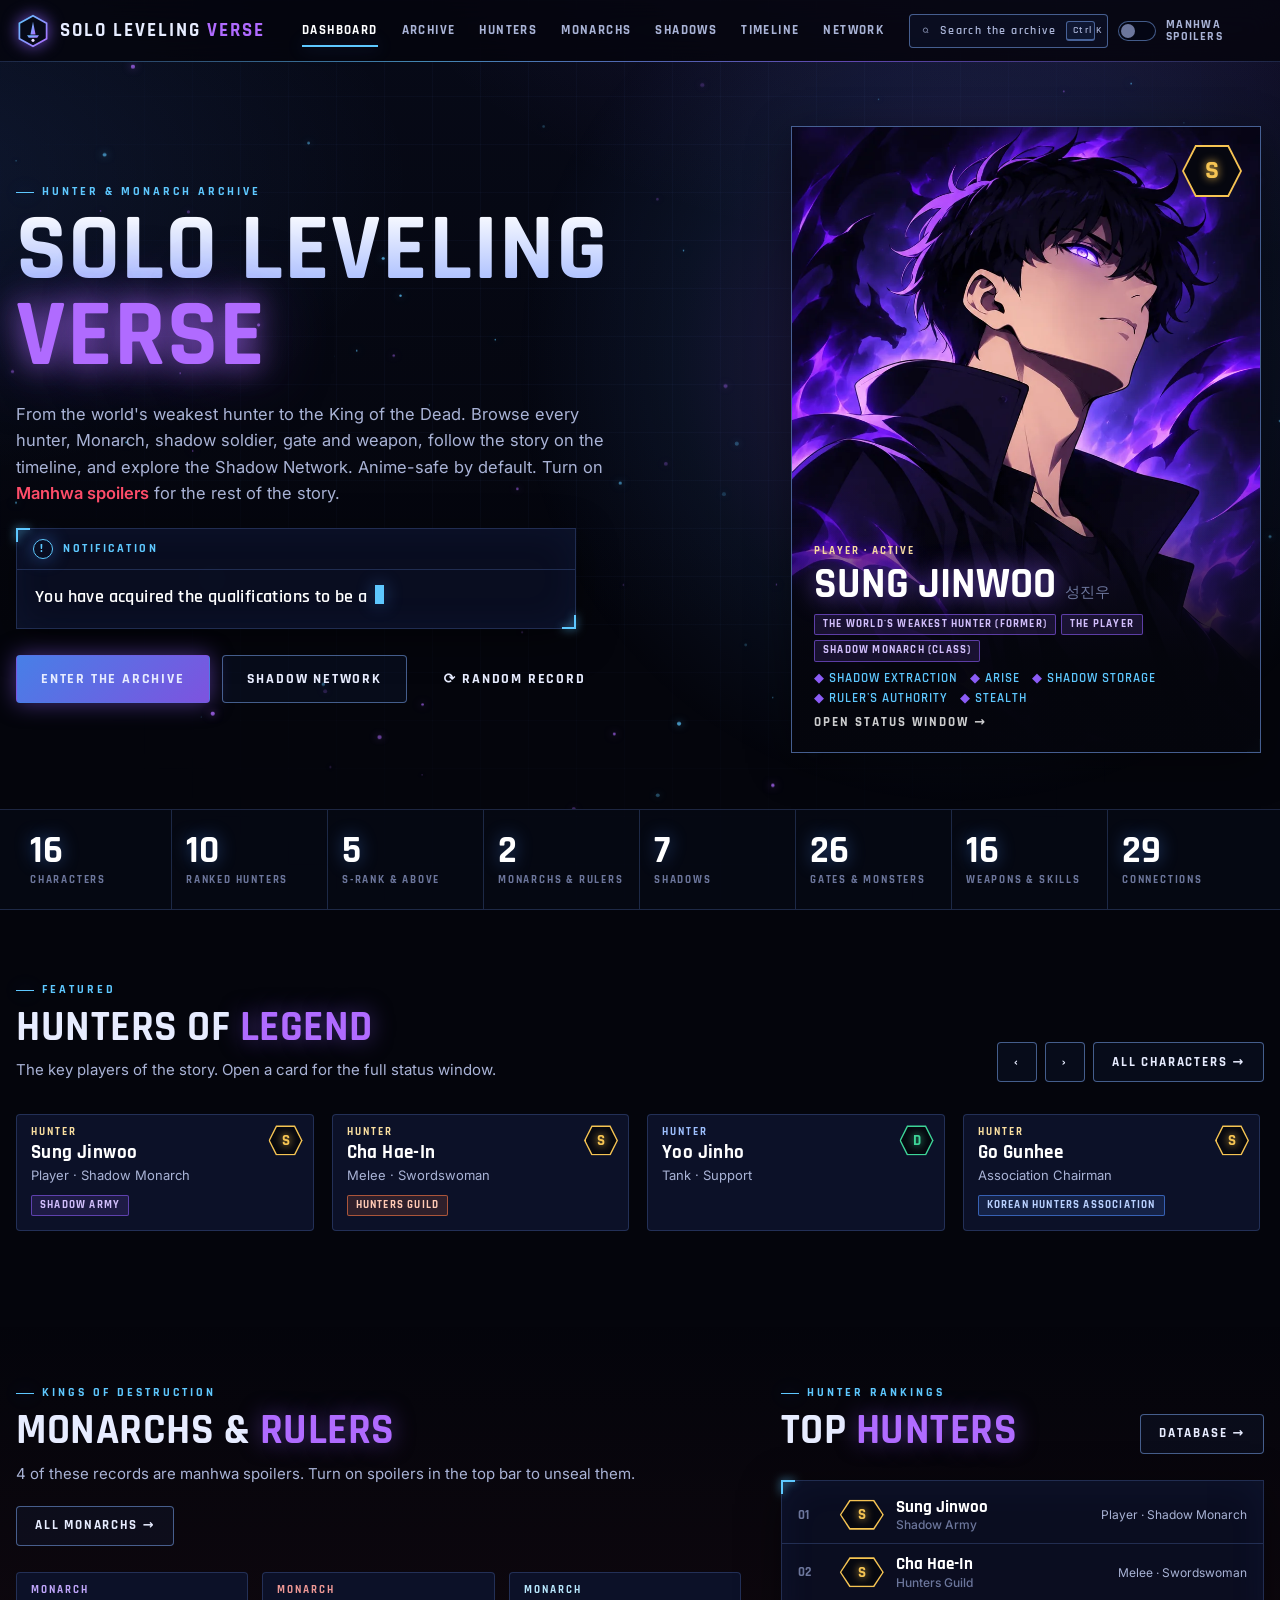
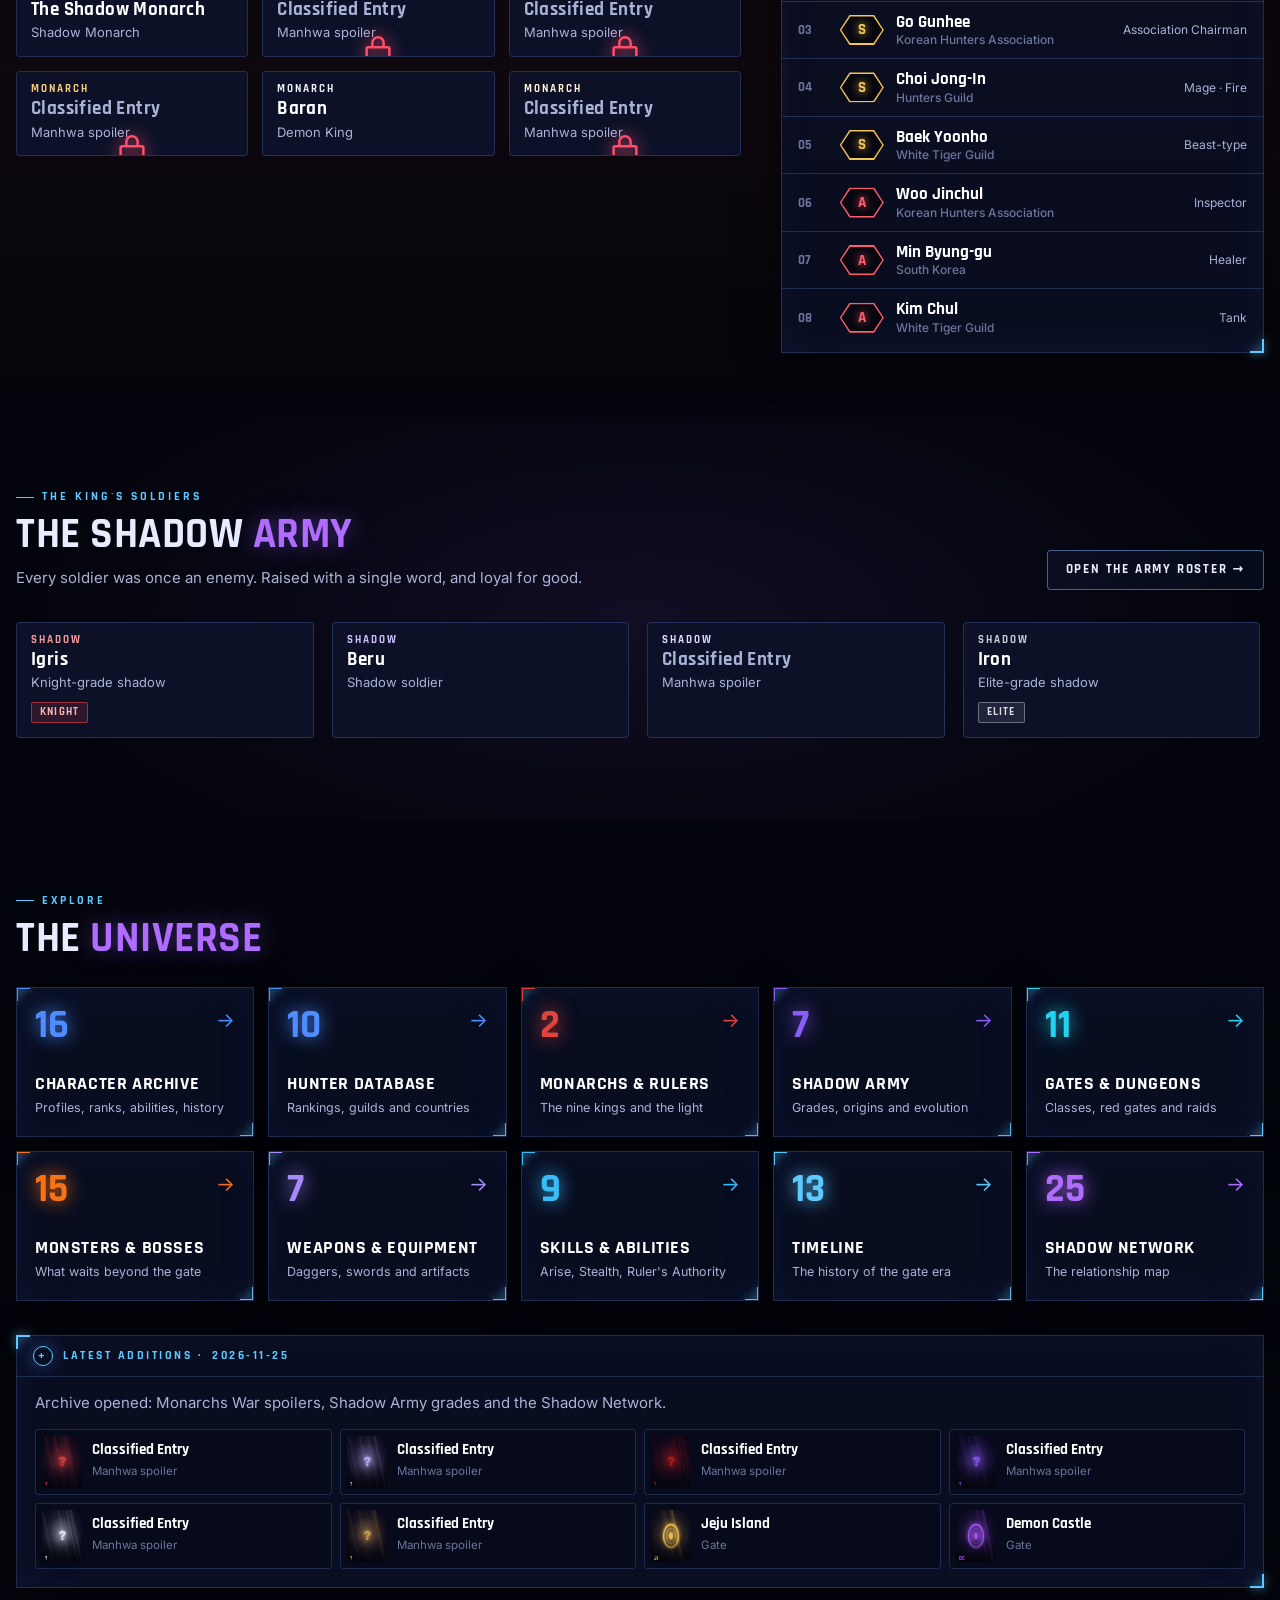
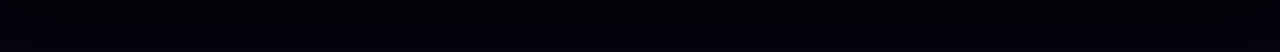
==== commit 50fcd110: "Remove site footer Co-Authored-By: Claude Opus 5.5 <noreply@anthropic.com>" ====
--- a/index.html
+++ b/index.html
@@ -140,7 +140,6 @@
     </section>
   </main>
 
-  <footer id="foot"></footer>
   <noscript><p style="padding:20px;text-align:center">Solo Leveling Verse needs JavaScript to open the archive.</p></noscript>
 
   <script src="js/data/world.js"></script>
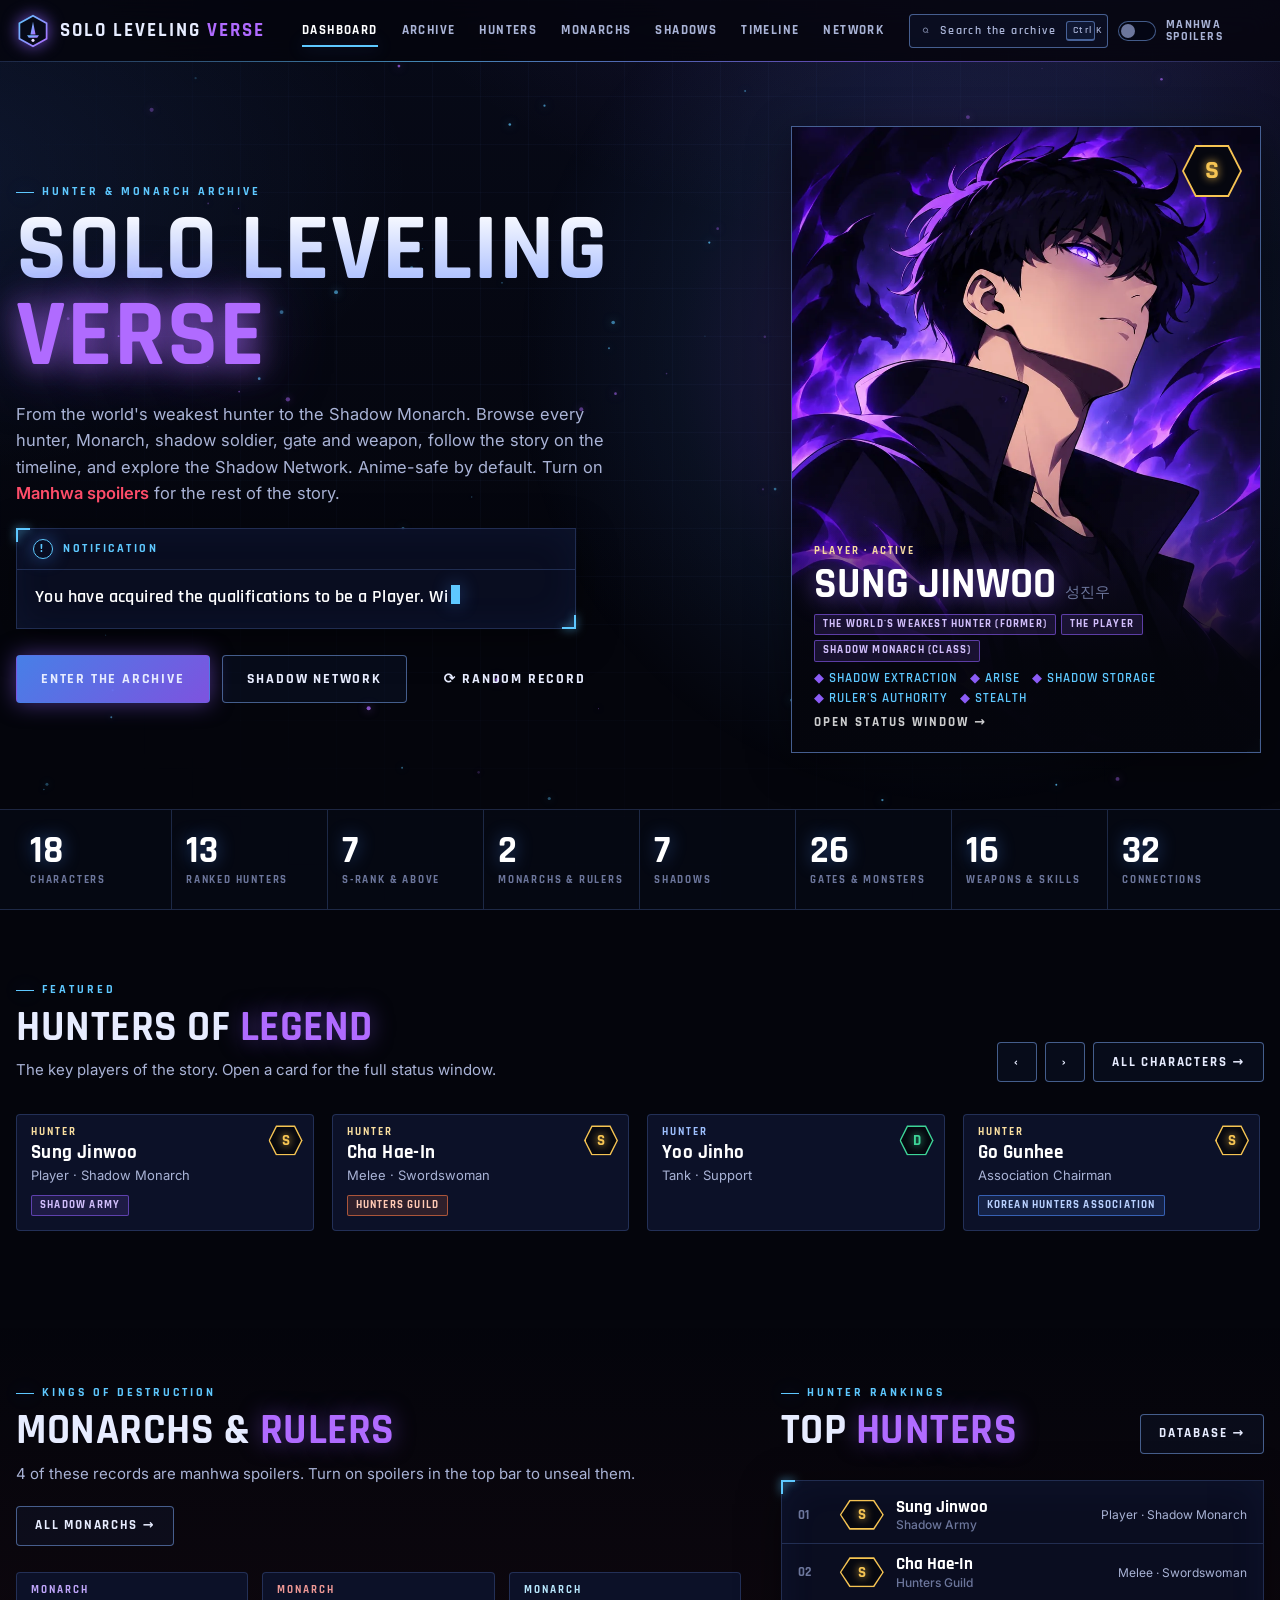
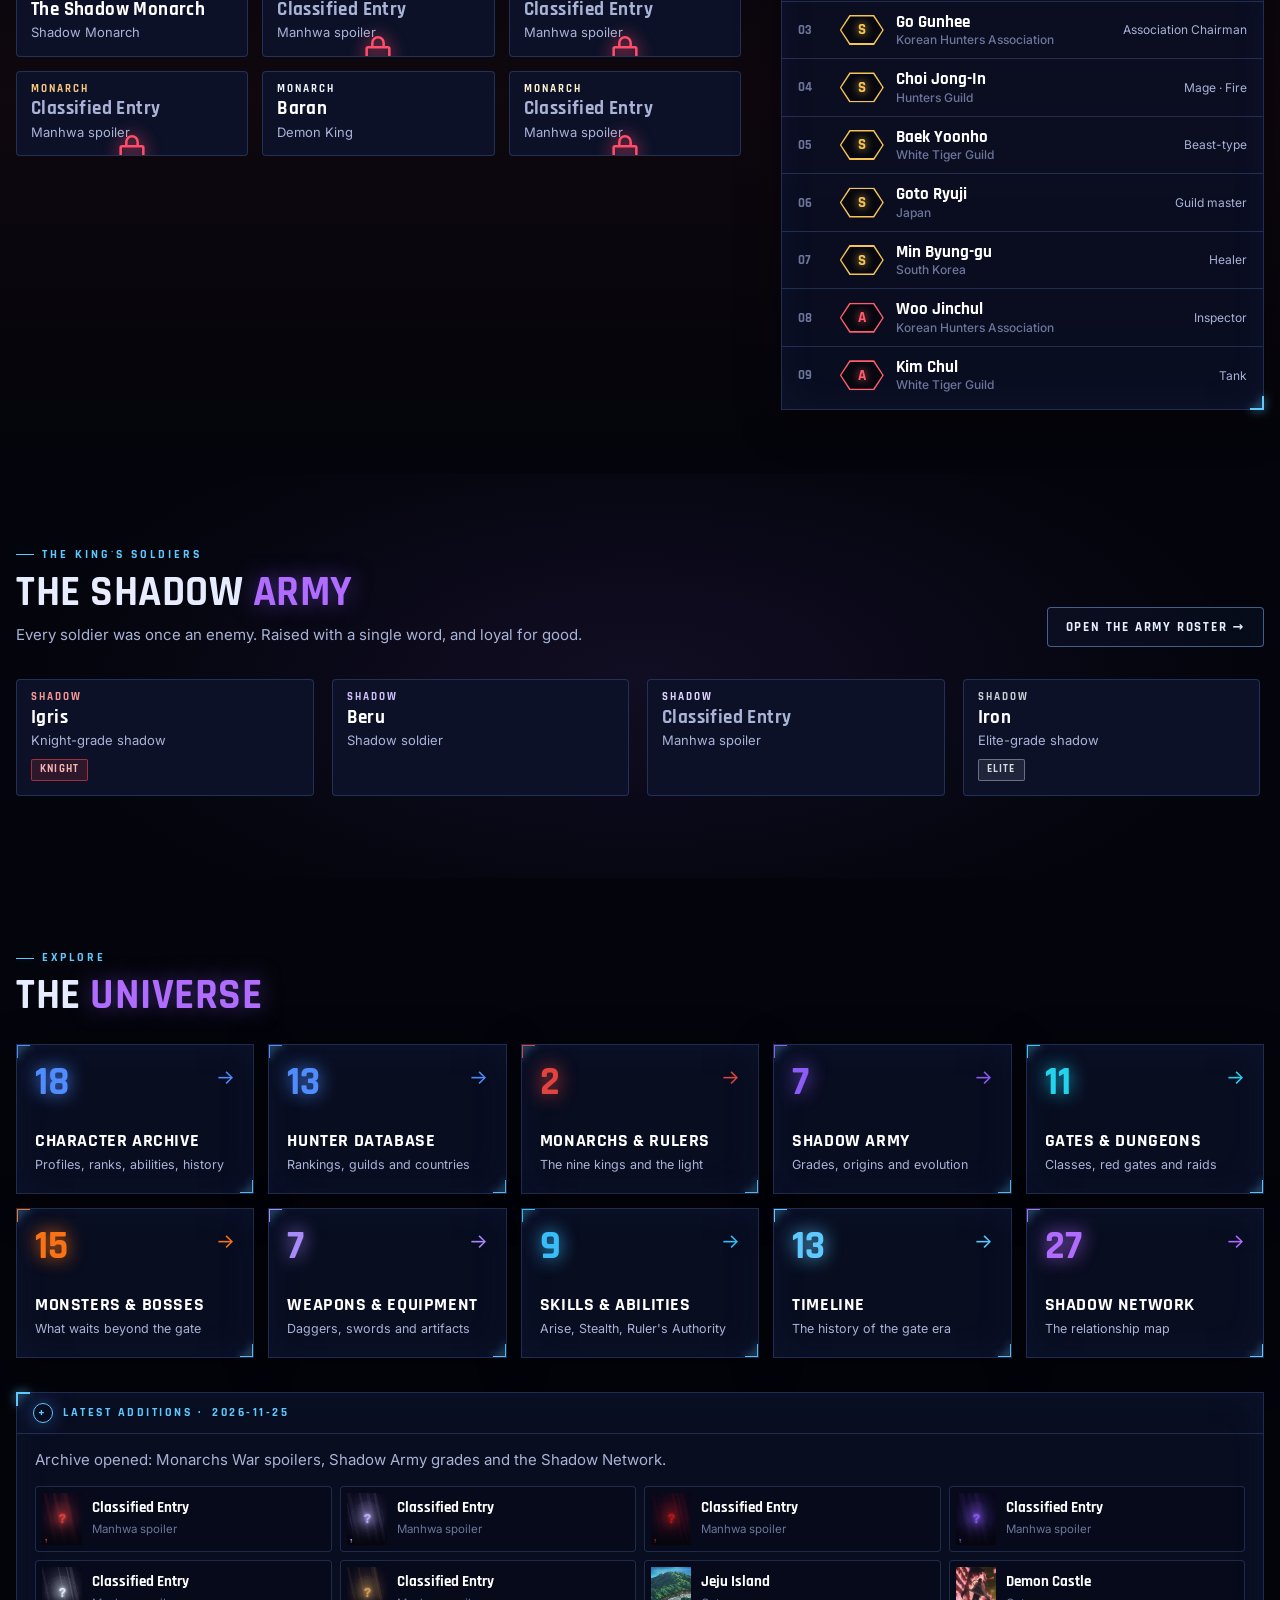
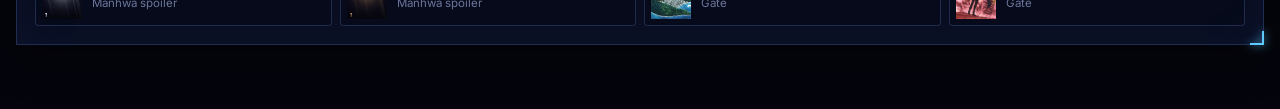
==== commit 83be02e5: "Audit fixes: spoiler leaks, search, a11y - Sealed manhwa text is no longer in the DOM until "Reveal " ====
--- a/index.html
+++ b/index.html
@@ -28,7 +28,7 @@
         <div class="hero-copy">
           <p class="kicker">Hunter &amp; Monarch Archive</p>
           <h1 class="hero-title"><span>Solo Leveling</span> <em>Verse</em></h1>
-          <p class="hero-lead">From the world's weakest hunter to the King of the Dead. Browse every hunter, Monarch,
+          <p class="hero-lead">From the world's weakest hunter to the Shadow Monarch. Browse every hunter, Monarch,
             shadow soldier, gate and weapon, follow the story on the timeline, and explore the Shadow Network. Anime-safe
             by default. Turn on <strong>Manhwa spoilers</strong> for the rest of the story.</p>
 
--- a/css/system.css
+++ b/css/system.css
@@ -10,10 +10,10 @@
   --void: #04050c;
   --night: #070a18;
   --abyss: #0b1026;
-  --panel: rgba(12, 17, 40, .74);
+  --panel: rgba(12, 17, 40, 0.74);
   --panel-solid: #0c1128;
-  --line: rgba(120, 160, 255, .22);
-  --line-strong: rgba(130, 175, 255, .5);
+  --line: rgba(120, 160, 255, 0.22);
+  --line-strong: rgba(130, 175, 255, 0.5);
   --text: #e7ecff;
   --text-soft: #a9b3d6;
   --text-faint: #6c769c;
@@ -23,8 +23,8 @@
   --purple: #b06bff;
   --danger: #ff4d6a;
   --gold: #f6c453;
-  --glow-blue: 0 0 18px rgba(79, 141, 255, .45);
-  --glow-violet: 0 0 22px rgba(139, 92, 246, .5);
+  --glow-blue: 0 0 18px rgba(79, 141, 255, 0.45);
+  --glow-violet: 0 0 22px rgba(139, 92, 246, 0.5);
   --radius: 4px;
   --display: "Rajdhani", "Segoe UI", system-ui, sans-serif;
   --body: "Inter", "Segoe UI", system-ui, -apple-system, sans-serif;
@@ -33,424 +33,1793 @@
   color-scheme: dark;
 }
 
-*, *::before, *::after { box-sizing: border-box; }
-html { scroll-behavior: smooth; scroll-padding-top: calc(var(--nav-h) + 16px); -webkit-text-size-adjust: 100%; }
+*,
+*::before,
+*::after {
+  box-sizing: border-box;
+}
+html {
+  scroll-behavior: smooth;
+  scroll-padding-top: calc(var(--nav-h) + 16px);
+  -webkit-text-size-adjust: 100%;
+}
 body {
-  margin: 0; min-height: 100vh; background: var(--void); color: var(--text);
-  font: 400 15px/1.6 var(--body); overflow-x: hidden;
+  margin: 0;
+  min-height: 100vh;
+  background: var(--void);
+  color: var(--text);
+  font: 400 15px/1.6 var(--body);
+  overflow-x: hidden;
   background-image:
-    radial-gradient(1200px 600px at 85% -10%, rgba(139, 92, 246, .16), transparent 60%),
-    radial-gradient(900px 500px at -10% 20%, rgba(79, 141, 255, .12), transparent 60%),
+    radial-gradient(
+      1200px 600px at 85% -10%,
+      rgba(139, 92, 246, 0.16),
+      transparent 60%
+    ),
+    radial-gradient(
+      900px 500px at -10% 20%,
+      rgba(79, 141, 255, 0.12),
+      transparent 60%
+    ),
     linear-gradient(180deg, var(--night), var(--void) 70%);
   background-attachment: fixed;
 }
-body::before { /* faint scanline grid */
-  content: ""; position: fixed; inset: 0; pointer-events: none; z-index: 0;
-  background-image: linear-gradient(rgba(120, 160, 255, .035) 1px, transparent 1px),
-    linear-gradient(90deg, rgba(120, 160, 255, .035) 1px, transparent 1px);
+body::before {
+  /* faint scanline grid */
+  content: "";
+  position: fixed;
+  inset: 0;
+  pointer-events: none;
+  z-index: 0;
+  background-image:
+    linear-gradient(rgba(120, 160, 255, 0.035) 1px, transparent 1px),
+    linear-gradient(90deg, rgba(120, 160, 255, 0.035) 1px, transparent 1px);
   background-size: 48px 48px;
   mask-image: radial-gradient(ellipse at 50% 30%, #000 30%, transparent 80%);
 }
-main, footer, header { position: relative; z-index: 1; }
-a { color: var(--cyan); text-decoration: none; }
-a:hover { color: #fff; }
-img { max-width: 100%; display: block; }
-[hidden] { display: none !important; }
-button { font: inherit; color: inherit; cursor: pointer; }
-input, select { font: inherit; color: inherit; }
-::selection { background: rgba(139, 92, 246, .45); }
-:focus-visible { outline: 2px solid var(--cyan); outline-offset: 2px; }
-.wrap { width: var(--wrap); margin-inline: auto; }
-.sr-only { position: absolute !important; width: 1px; height: 1px; overflow: hidden; clip: rect(0 0 0 0); white-space: nowrap; }
+main,
+footer,
+header {
+  position: relative;
+  z-index: 1;
+}
+a {
+  color: var(--cyan);
+  text-decoration: none;
+}
+a:hover {
+  color: #fff;
+}
+img {
+  max-width: 100%;
+  display: block;
+}
+[hidden] {
+  display: none !important;
+}
+button {
+  font: inherit;
+  color: inherit;
+  cursor: pointer;
+}
+input,
+select {
+  font: inherit;
+  color: inherit;
+}
+::selection {
+  background: rgba(139, 92, 246, 0.45);
+}
+:focus-visible {
+  outline: 2px solid var(--cyan);
+  outline-offset: 2px;
+}
+.wrap {
+  width: var(--wrap);
+  margin-inline: auto;
+}
+.sr-only {
+  position: absolute !important;
+  width: 1px;
+  height: 1px;
+  overflow: hidden;
+  clip: rect(0 0 0 0);
+  white-space: nowrap;
+}
 kbd {
-  display: inline-block; min-width: 20px; padding: 1px 6px; border: 1px solid var(--line-strong); border-bottom-width: 2px;
-  border-radius: 3px; font: 600 11px/1.5 var(--display); color: var(--text-soft); text-align: center; background: rgba(79, 141, 255, .08);
+  display: inline-block;
+  min-width: 20px;
+  padding: 1px 6px;
+  border: 1px solid var(--line-strong);
+  border-bottom-width: 2px;
+  border-radius: 3px;
+  font: 600 11px/1.5 var(--display);
+  color: var(--text-soft);
+  text-align: center;
+  background: rgba(79, 141, 255, 0.08);
 }
 
 /* ------------------------------------------------------------- type scale */
 .kicker {
-  display: inline-flex; align-items: center; gap: 8px; margin: 0 0 10px;
-  font: 700 12px/1 var(--display); letter-spacing: 3px; text-transform: uppercase; color: var(--cyan);
-}
-.kicker::before { content: ""; width: 18px; height: 1px; background: currentColor; box-shadow: var(--glow-blue); }
-h1, h2, h3 { font-family: var(--display); font-weight: 700; letter-spacing: .5px; line-height: 1.05; margin: 0; }
-.section-title { font-size: clamp(28px, 3.6vw, 42px); text-transform: uppercase; }
-.section-title em { font-style: normal; color: var(--purple); text-shadow: var(--glow-violet); }
-.section-sub { margin: 8px 0 0; color: var(--text-soft); max-width: 70ch; }
-.section { padding: 64px 0; }
-.section-head { display: flex; align-items: flex-end; justify-content: space-between; gap: 20px; flex-wrap: wrap; margin-bottom: 26px; }
+  display: inline-flex;
+  align-items: center;
+  gap: 8px;
+  margin: 0 0 10px;
+  font: 700 12px/1 var(--display);
+  letter-spacing: 3px;
+  text-transform: uppercase;
+  color: var(--cyan);
+}
+.kicker::before {
+  content: "";
+  width: 18px;
+  height: 1px;
+  background: currentColor;
+  box-shadow: var(--glow-blue);
+}
+h1,
+h2,
+h3 {
+  font-family: var(--display);
+  font-weight: 700;
+  letter-spacing: 0.5px;
+  line-height: 1.05;
+  margin: 0;
+}
+.section-title {
+  font-size: clamp(28px, 3.6vw, 42px);
+  text-transform: uppercase;
+}
+.section-title em {
+  font-style: normal;
+  color: var(--purple);
+  text-shadow: var(--glow-violet);
+}
+.section-sub {
+  margin: 8px 0 0;
+  color: var(--text-soft);
+  max-width: 70ch;
+}
+.section {
+  padding: 64px 0;
+}
+.section-head {
+  display: flex;
+  align-items: flex-end;
+  justify-content: space-between;
+  gap: 20px;
+  flex-wrap: wrap;
+  margin-bottom: 26px;
+}
 
 /* ----------------------------------------------------------- System window */
 .sys {
-  position: relative; background: var(--panel); border: 1px solid var(--line);
-  box-shadow: inset 0 0 40px rgba(79, 141, 255, .06), 0 10px 40px rgba(0, 0, 0, .45);
-  backdrop-filter: blur(10px); -webkit-backdrop-filter: blur(10px);
-}
-.sys::before, .sys::after { /* glowing corner brackets */
-  content: ""; position: absolute; width: 14px; height: 14px; pointer-events: none;
-  border: 2px solid var(--cyan); filter: drop-shadow(0 0 4px var(--cyan));
-}
-.sys::before { top: -1px; left: -1px; border-right: 0; border-bottom: 0; }
-.sys::after { bottom: -1px; right: -1px; border-left: 0; border-top: 0; }
+  position: relative;
+  background: var(--panel);
+  border: 1px solid var(--line);
+  box-shadow:
+    inset 0 0 40px rgba(79, 141, 255, 0.06),
+    0 10px 40px rgba(0, 0, 0, 0.45);
+  backdrop-filter: blur(10px);
+  -webkit-backdrop-filter: blur(10px);
+}
+.sys::before,
+.sys::after {
+  /* glowing corner brackets */
+  content: "";
+  position: absolute;
+  width: 14px;
+  height: 14px;
+  pointer-events: none;
+  border: 2px solid var(--cyan);
+  filter: drop-shadow(0 0 4px var(--cyan));
+}
+.sys::before {
+  top: -1px;
+  left: -1px;
+  border-right: 0;
+  border-bottom: 0;
+}
+.sys::after {
+  bottom: -1px;
+  right: -1px;
+  border-left: 0;
+  border-top: 0;
+}
 .sys-head {
-  display: flex; align-items: center; gap: 10px; padding: 10px 16px;
-  border-bottom: 1px solid var(--line); font: 700 12px/1 var(--display); letter-spacing: 2.5px; text-transform: uppercase; color: var(--cyan);
+  display: flex;
+  align-items: center;
+  gap: 10px;
+  padding: 10px 16px;
+  border-bottom: 1px solid var(--line);
+  font: 700 12px/1 var(--display);
+  letter-spacing: 2.5px;
+  text-transform: uppercase;
+  color: var(--cyan);
 }
 .sys-head .bang {
-  display: grid; place-items: center; width: 20px; height: 20px; border: 1.5px solid currentColor; border-radius: 50%;
-  font-size: 12px; box-shadow: var(--glow-blue);
+  display: grid;
+  place-items: center;
+  width: 20px;
+  height: 20px;
+  border: 1.5px solid currentColor;
+  border-radius: 50%;
+  font-size: 12px;
+  box-shadow: var(--glow-blue);
 }
 
 /* ---------------------------------------------------------------- buttons */
 .btn {
-  position: relative; display: inline-flex; align-items: center; justify-content: center; gap: 8px;
-  min-height: 40px; padding: 9px 18px; border: 1px solid var(--line-strong); border-radius: var(--radius);
-  background: rgba(79, 141, 255, .06); color: var(--text);
-  font: 700 13px/1 var(--display); letter-spacing: 1.8px; text-transform: uppercase; white-space: nowrap;
-  transition: background .2s, border-color .2s, box-shadow .2s, transform .2s, color .2s;
-}
-.btn:hover { background: rgba(79, 141, 255, .16); border-color: var(--cyan); box-shadow: var(--glow-blue); color: #fff; }
-.btn:active { transform: translateY(1px); }
-.btn.primary { background: linear-gradient(135deg, rgba(79, 141, 255, .9), rgba(139, 92, 246, .9)); border-color: transparent; box-shadow: var(--glow-violet); }
-.btn.primary:hover { filter: brightness(1.12); }
-.btn.ghost { background: transparent; border-color: transparent; }
-.btn.ghost:hover { border-color: var(--line-strong); }
-.btn.sm { min-height: 32px; padding: 6px 12px; font-size: 12px; letter-spacing: 1.4px; }
-.btn.big { min-height: 48px; padding: 12px 24px; font-size: 14px; }
-.btn.icon { width: 40px; padding: 0; }
-.btn[disabled] { opacity: .4; pointer-events: none; }
+  position: relative;
+  display: inline-flex;
+  align-items: center;
+  justify-content: center;
+  gap: 8px;
+  min-height: 40px;
+  padding: 9px 18px;
+  border: 1px solid var(--line-strong);
+  border-radius: var(--radius);
+  background: rgba(79, 141, 255, 0.06);
+  color: var(--text);
+  font: 700 13px/1 var(--display);
+  letter-spacing: 1.8px;
+  text-transform: uppercase;
+  white-space: nowrap;
+  transition:
+    background 0.2s,
+    border-color 0.2s,
+    box-shadow 0.2s,
+    transform 0.2s,
+    color 0.2s;
+}
+.btn:hover {
+  background: rgba(79, 141, 255, 0.16);
+  border-color: var(--cyan);
+  box-shadow: var(--glow-blue);
+  color: #fff;
+}
+.btn:active {
+  transform: translateY(1px);
+}
+.btn.primary {
+  background: linear-gradient(
+    135deg,
+    rgba(79, 141, 255, 0.9),
+    rgba(139, 92, 246, 0.9)
+  );
+  border-color: transparent;
+  box-shadow: var(--glow-violet);
+}
+.btn.primary:hover {
+  filter: brightness(1.12);
+}
+.btn.ghost {
+  background: transparent;
+  border-color: transparent;
+}
+.btn.ghost:hover {
+  border-color: var(--line-strong);
+}
+.btn.sm {
+  min-height: 32px;
+  padding: 6px 12px;
+  font-size: 12px;
+  letter-spacing: 1.4px;
+}
+.btn.big {
+  min-height: 48px;
+  padding: 12px 24px;
+  font-size: 14px;
+}
+.btn.icon {
+  width: 40px;
+  padding: 0;
+}
+.btn[disabled] {
+  opacity: 0.4;
+  pointer-events: none;
+}
 
 /* ------------------------------------------------------------ chips/badges */
-.chip-row { display: flex; flex-wrap: wrap; gap: 6px; }
+.chip-row {
+  display: flex;
+  flex-wrap: wrap;
+  gap: 6px;
+}
 .chip {
-  display: inline-flex; align-items: center; gap: 6px; min-height: 32px; padding: 5px 12px;
-  border: 1px solid var(--line); border-radius: 999px; background: rgba(255, 255, 255, .02);
-  color: var(--text-soft); font: 600 13px/1 var(--display); letter-spacing: .6px; transition: all .18s;
-}
-.chip:hover { border-color: var(--line-strong); color: #fff; }
-.chip.active, .chip[aria-pressed="true"] { border-color: var(--cyan); color: #fff; background: rgba(94, 200, 255, .12); box-shadow: inset 0 0 12px rgba(94, 200, 255, .15); }
-.chip .count { color: var(--text-faint); font-size: 11px; }
+  display: inline-flex;
+  align-items: center;
+  gap: 6px;
+  min-height: 32px;
+  padding: 5px 12px;
+  border: 1px solid var(--line);
+  border-radius: 999px;
+  background: rgba(255, 255, 255, 0.02);
+  color: var(--text-soft);
+  font: 600 13px/1 var(--display);
+  letter-spacing: 0.6px;
+  transition: all 0.18s;
+}
+.chip:hover {
+  border-color: var(--line-strong);
+  color: #fff;
+}
+.chip.active,
+.chip[aria-pressed="true"] {
+  border-color: var(--cyan);
+  color: #fff;
+  background: rgba(94, 200, 255, 0.12);
+  box-shadow: inset 0 0 12px rgba(94, 200, 255, 0.15);
+}
+.chip .count {
+  color: var(--text-faint);
+  font-size: 11px;
+}
 .badge {
-  display: inline-flex; align-items: center; gap: 5px; padding: 3px 8px; border: 1px solid color-mix(in srgb, var(--c, var(--blue)) 60%, transparent);
-  border-radius: 2px; background: color-mix(in srgb, var(--c, var(--blue)) 14%, transparent); color: color-mix(in srgb, var(--c, var(--blue)) 40%, #fff);
-  font: 700 11px/1.2 var(--display); letter-spacing: 1.2px; text-transform: uppercase; white-space: nowrap;
-}
-.badge.spoiler { --c: var(--danger); }
-.badge.unverified { --c: #f59e0b; }
+  display: inline-flex;
+  align-items: center;
+  gap: 5px;
+  padding: 3px 8px;
+  border: 1px solid color-mix(in srgb, var(--c, var(--blue)) 60%, transparent);
+  border-radius: 2px;
+  background: color-mix(in srgb, var(--c, var(--blue)) 14%, transparent);
+  color: color-mix(in srgb, var(--c, var(--blue)) 40%, #fff);
+  font: 700 11px/1.2 var(--display);
+  letter-spacing: 1.2px;
+  text-transform: uppercase;
+  white-space: nowrap;
+}
+.badge.spoiler {
+  --c: var(--danger);
+}
+.badge.unverified {
+  --c: #f59e0b;
+}
 .rank {
-  position: relative; isolation: isolate; display: inline-grid; place-items: center; min-width: 34px; height: 30px; padding: 0 8px;
-  color: var(--c); background: var(--c); font: 700 15px/1 var(--display); text-shadow: 0 0 8px var(--c);
+  position: relative;
+  isolation: isolate;
+  display: inline-grid;
+  place-items: center;
+  min-width: 34px;
+  height: 30px;
+  padding: 0 8px;
+  color: var(--c);
+  background: var(--c);
+  font: 700 15px/1 var(--display);
+  text-shadow: 0 0 8px var(--c);
   clip-path: polygon(22% 0, 78% 0, 100% 50%, 78% 100%, 22% 100%, 0 50%);
   filter: drop-shadow(0 0 6px color-mix(in srgb, var(--c) 60%, transparent));
 }
-.rank::before { content: ""; position: absolute; inset: 1.5px; z-index: -1; background: #06070f; clip-path: inherit; }
-.rank.lg { min-width: 60px; height: 52px; font-size: 26px; }
-.rank.lg::before { inset: 2px; }
-.rank.nat { font-size: 11px; letter-spacing: .5px; min-width: 40px; }
+.rank::before {
+  content: "";
+  position: absolute;
+  inset: 1.5px;
+  z-index: -1;
+  background: #06070f;
+  clip-path: inherit;
+}
+.rank.lg {
+  min-width: 60px;
+  height: 52px;
+  font-size: 26px;
+}
+.rank.lg::before {
+  inset: 2px;
+}
+.rank.nat {
+  font-size: 11px;
+  letter-spacing: 0.5px;
+  min-width: 40px;
+}
 
 /* ----------------------------------------------------------------- inputs */
-.field { position: relative; display: flex; align-items: center; }
-.field .ico { position: absolute; left: 12px; color: var(--text-faint); pointer-events: none; font-size: 15px; }
-.input, .select {
-  width: 100%; min-height: 42px; padding: 9px 12px; border: 1px solid var(--line); border-radius: var(--radius);
-  background: rgba(5, 8, 22, .7); color: var(--text); transition: border-color .2s, box-shadow .2s;
-}
-.field .input { padding-left: 36px; }
-.input:focus, .select:focus { outline: none; border-color: var(--cyan); box-shadow: var(--glow-blue); }
-.input::placeholder { color: var(--text-faint); }
-.select { appearance: none; padding-right: 32px; background-image: linear-gradient(45deg, transparent 50%, var(--cyan) 50%), linear-gradient(135deg, var(--cyan) 50%, transparent 50%);
-  background-position: calc(100% - 17px) 18px, calc(100% - 12px) 18px; background-size: 5px 5px; background-repeat: no-repeat; }
-.select option { background: var(--panel-solid); }
-.label { display: block; margin-bottom: 6px; font: 700 11px/1 var(--display); letter-spacing: 2px; text-transform: uppercase; color: var(--text-faint); }
+.field {
+  position: relative;
+  display: flex;
+  align-items: center;
+}
+.field .ico {
+  position: absolute;
+  left: 12px;
+  color: var(--text-faint);
+  pointer-events: none;
+  font-size: 15px;
+}
+.input,
+.select {
+  width: 100%;
+  min-height: 42px;
+  padding: 9px 12px;
+  border: 1px solid var(--line);
+  border-radius: var(--radius);
+  background: rgba(5, 8, 22, 0.7);
+  color: var(--text);
+  transition:
+    border-color 0.2s,
+    box-shadow 0.2s;
+}
+.field .input {
+  padding-left: 36px;
+}
+.input:focus,
+.select:focus {
+  outline: none;
+  border-color: var(--cyan);
+  box-shadow: var(--glow-blue);
+}
+.input::placeholder {
+  color: var(--text-faint);
+}
+.select {
+  appearance: none;
+  padding-right: 32px;
+  background-image:
+    linear-gradient(45deg, transparent 50%, var(--cyan) 50%),
+    linear-gradient(135deg, var(--cyan) 50%, transparent 50%);
+  /* centred vertically so the arrow lines up at any select height */
+  background-position:
+    calc(100% - 17px) calc(50% + 1px),
+    calc(100% - 12px) calc(50% + 1px);
+  background-size: 5px 5px;
+  background-repeat: no-repeat;
+}
+.select option {
+  background: var(--panel-solid);
+}
+.label {
+  display: block;
+  margin-bottom: 6px;
+  font: 700 11px/1 var(--display);
+  letter-spacing: 2px;
+  text-transform: uppercase;
+  color: var(--text-faint);
+}
 
 /* switch */
-.switch { display: inline-flex; align-items: center; gap: 10px; cursor: pointer; user-select: none; font: 700 12px/1 var(--display); letter-spacing: 1.4px; text-transform: uppercase; color: var(--text-soft); }
-.switch input { position: absolute; opacity: 0; pointer-events: none; }
-.switch .track { position: relative; width: 38px; height: 20px; border: 1px solid var(--line-strong); border-radius: 999px; background: rgba(5, 8, 22, .8); transition: all .2s; flex: none; }
-.switch .track::after { content: ""; position: absolute; top: 2px; left: 2px; width: 14px; height: 14px; border-radius: 50%; background: var(--text-faint); transition: all .2s; }
-.switch input:checked + .track { border-color: var(--danger); background: rgba(255, 77, 106, .18); }
-.switch input:checked + .track::after { left: 20px; background: var(--danger); box-shadow: 0 0 10px var(--danger); }
-.switch input:focus-visible + .track { outline: 2px solid var(--cyan); outline-offset: 2px; }
-.switch.blue input:checked + .track { border-color: var(--cyan); background: rgba(94, 200, 255, .16); }
-.switch.blue input:checked + .track::after { background: var(--cyan); box-shadow: 0 0 10px var(--cyan); }
+.switch {
+  display: inline-flex;
+  align-items: center;
+  gap: 10px;
+  cursor: pointer;
+  user-select: none;
+  font: 700 12px/1 var(--display);
+  letter-spacing: 1.4px;
+  text-transform: uppercase;
+  color: var(--text-soft);
+}
+.switch input {
+  position: absolute;
+  opacity: 0;
+  pointer-events: none;
+}
+.switch .track {
+  position: relative;
+  width: 38px;
+  height: 20px;
+  border: 1px solid var(--line-strong);
+  border-radius: 999px;
+  background: rgba(5, 8, 22, 0.8);
+  transition: all 0.2s;
+  flex: none;
+}
+.switch .track::after {
+  content: "";
+  position: absolute;
+  top: 2px;
+  left: 2px;
+  width: 14px;
+  height: 14px;
+  border-radius: 50%;
+  background: var(--text-faint);
+  transition: all 0.2s;
+}
+.switch input:checked + .track {
+  border-color: var(--danger);
+  background: rgba(255, 77, 106, 0.18);
+}
+.switch input:checked + .track::after {
+  left: 20px;
+  background: var(--danger);
+  box-shadow: 0 0 10px var(--danger);
+}
+.switch input:focus-visible + .track {
+  outline: 2px solid var(--cyan);
+  outline-offset: 2px;
+}
+.switch.blue input:checked + .track {
+  border-color: var(--cyan);
+  background: rgba(94, 200, 255, 0.16);
+}
+.switch.blue input:checked + .track::after {
+  background: var(--cyan);
+  box-shadow: 0 0 10px var(--cyan);
+}
 
 /* -------------------------------------------------------------------- nav */
 .nav {
-  position: sticky; top: 0; z-index: 50; height: var(--nav-h);
-  background: rgba(4, 5, 12, .78); border-bottom: 1px solid var(--line);
-  backdrop-filter: blur(14px); -webkit-backdrop-filter: blur(14px);
-}
-.nav::after { content: ""; position: absolute; left: 0; right: 0; bottom: -1px; height: 1px; background: linear-gradient(90deg, transparent, var(--cyan), var(--violet), transparent); opacity: .6; }
-.nav-inner { display: flex; align-items: center; gap: 14px; height: 100%; }
-.brand { display: flex; align-items: center; gap: 10px; color: var(--text); flex: none; }
-.brand:hover { color: #fff; }
-.brand-mark { width: 34px; height: 34px; flex: none; filter: drop-shadow(0 0 8px rgba(139, 92, 246, .8)); }
-.brand-text { font: 700 19px/1 var(--display); letter-spacing: 2px; text-transform: uppercase; white-space: nowrap; }
-.brand-text em { font-style: normal; color: var(--purple); }
-.nav-links { display: flex; gap: 2px; margin-left: 12px; }
+  position: sticky;
+  top: 0;
+  z-index: 50;
+  height: var(--nav-h);
+  background: rgba(4, 5, 12, 0.78);
+  border-bottom: 1px solid var(--line);
+  backdrop-filter: blur(14px);
+  -webkit-backdrop-filter: blur(14px);
+}
+.nav::after {
+  content: "";
+  position: absolute;
+  left: 0;
+  right: 0;
+  bottom: -1px;
+  height: 1px;
+  background: linear-gradient(
+    90deg,
+    transparent,
+    var(--cyan),
+    var(--violet),
+    transparent
+  );
+  opacity: 0.6;
+}
+.nav-inner {
+  display: flex;
+  align-items: center;
+  gap: 14px;
+  height: 100%;
+}
+.brand {
+  display: flex;
+  align-items: center;
+  gap: 10px;
+  color: var(--text);
+  flex: none;
+}
+.brand:hover {
+  color: #fff;
+}
+.brand-mark {
+  width: 34px;
+  height: 34px;
+  flex: none;
+  filter: drop-shadow(0 0 8px rgba(139, 92, 246, 0.8));
+}
+.brand-text {
+  font: 700 19px/1 var(--display);
+  letter-spacing: 2px;
+  text-transform: uppercase;
+  white-space: nowrap;
+}
+.brand-text em {
+  font-style: normal;
+  color: var(--purple);
+}
+.nav-links {
+  display: flex;
+  gap: 2px;
+  margin-left: 12px;
+}
 .nav-links a {
-  position: relative; padding: 8px 11px; color: var(--text-soft); font: 700 13px/1 var(--display); letter-spacing: 1.4px; text-transform: uppercase; white-space: nowrap;
-}
-.nav-links a:hover { color: #fff; }
-.nav-links a[aria-current="page"] { color: #fff; }
-.nav-links a[aria-current="page"]::after { content: ""; position: absolute; left: 11px; right: 11px; bottom: -2px; height: 2px; background: var(--cyan); box-shadow: var(--glow-blue); }
-.nav-tools { display: flex; align-items: center; gap: 10px; margin-left: auto; }
-.nav-search { gap: 10px; min-width: 190px; justify-content: space-between; color: var(--text-soft); text-transform: none; letter-spacing: .4px; font-weight: 600; }
-.nav-search kbd { font-size: 10px; }
-.nav-toggle { display: none; }
-.spoiler-switch .lbl-short { display: none; }
+  position: relative;
+  padding: 8px 11px;
+  color: var(--text-soft);
+  font: 700 13px/1 var(--display);
+  letter-spacing: 1.4px;
+  text-transform: uppercase;
+  white-space: nowrap;
+}
+.nav-links a:hover {
+  color: #fff;
+}
+.nav-links a[aria-current="page"] {
+  color: #fff;
+}
+.nav-links a[aria-current="page"]::after {
+  content: "";
+  position: absolute;
+  left: 11px;
+  right: 11px;
+  bottom: -2px;
+  height: 2px;
+  background: var(--cyan);
+  box-shadow: var(--glow-blue);
+}
+.nav-tools {
+  display: flex;
+  align-items: center;
+  gap: 10px;
+  margin-left: auto;
+}
+.nav-search {
+  gap: 10px;
+  min-width: 190px;
+  justify-content: space-between;
+  color: var(--text-soft);
+  text-transform: none;
+  letter-spacing: 0.4px;
+  font-weight: 600;
+}
+.nav-search kbd {
+  font-size: 10px;
+}
+.nav-toggle {
+  display: none;
+}
+.spoiler-switch .lbl-short {
+  display: none;
+}
 
 @media (max-width: 1120px) {
-  .nav-search { min-width: 0; }
-  .nav-search .lbl { display: none; }
-  .spoiler-switch .lbl-long { display: none; }
-  .spoiler-switch .lbl-short { display: inline; }
+  .nav-search {
+    min-width: 0;
+  }
+  .nav-search .lbl {
+    display: none;
+  }
+  .spoiler-switch .lbl-long {
+    display: none;
+  }
+  .spoiler-switch .lbl-short {
+    display: inline;
+  }
 }
 @media (max-width: 920px) {
-  .nav-toggle { display: inline-flex; }
+  .nav-toggle {
+    display: inline-flex;
+  }
   .nav-links {
-    position: fixed; top: var(--nav-h); left: 0; right: 0; flex-direction: column; gap: 0; margin: 0; padding: 8px 16px 16px;
-    background: rgba(4, 5, 12, .97); border-bottom: 1px solid var(--line); transform: translateY(-8px); opacity: 0; visibility: hidden;
-    transition: all .2s ease;
-  }
-  .nav.open .nav-links { transform: none; opacity: 1; visibility: visible; }
-  .nav-links a { padding: 14px 4px; border-bottom: 1px solid var(--line); font-size: 15px; }
-  .nav-links a[aria-current="page"]::after { left: 0; right: auto; top: 12px; bottom: 12px; width: 2px; height: auto; }
-  .nav-links a[aria-current="page"] { padding-left: 14px; }
-}
-.brand-text .bt-short { display: none; }
+    position: fixed;
+    top: var(--nav-h);
+    left: 0;
+    right: 0;
+    flex-direction: column;
+    gap: 0;
+    margin: 0;
+    padding: 8px 16px 16px;
+    background: rgba(4, 5, 12, 0.97);
+    border-bottom: 1px solid var(--line);
+    transform: translateY(-8px);
+    opacity: 0;
+    visibility: hidden;
+    transition: all 0.2s ease;
+  }
+  .nav.open .nav-links {
+    transform: none;
+    opacity: 1;
+    visibility: visible;
+  }
+  .nav-links a {
+    padding: 14px 4px;
+    border-bottom: 1px solid var(--line);
+    font-size: 15px;
+  }
+  .nav-links a[aria-current="page"]::after {
+    left: 0;
+    right: auto;
+    top: 12px;
+    bottom: 12px;
+    width: 2px;
+    height: auto;
+  }
+  .nav-links a[aria-current="page"] {
+    padding-left: 14px;
+  }
+}
+.brand-text .bt-short {
+  display: none;
+}
 @media (max-width: 520px) {
-  .nav-inner { gap: 8px; }
-  .brand-text { font-size: 17px; letter-spacing: 1.2px; }
-  .brand-text .bt-full { display: none; }
-  .brand-text .bt-short { display: inline; }
-  .spoiler-switch .lbl-short { display: none; }
-  .nav-search { width: 40px; padding: 0; }
-  .nav-search kbd { display: none; }
-  .nav-tools { gap: 8px; }
+  .nav-inner {
+    gap: 8px;
+  }
+  .brand-text {
+    font-size: 17px;
+    letter-spacing: 1.2px;
+  }
+  .brand-text .bt-full {
+    display: none;
+  }
+  .brand-text .bt-short {
+    display: inline;
+  }
+  .spoiler-switch .lbl-short {
+    display: none;
+  }
+  .nav-search {
+    width: 40px;
+    padding: 0;
+  }
+  .nav-search kbd {
+    display: none;
+  }
+  .nav-tools {
+    gap: 8px;
+  }
 }
 
 /* ------------------------------------------------------------ entity card */
-.card-grid { display: grid; grid-template-columns: repeat(4, minmax(0, 1fr)); gap: 18px; }
-@media (max-width: 1080px) { .card-grid { grid-template-columns: repeat(3, minmax(0, 1fr)); } }
-@media (max-width: 760px) { .card-grid { grid-template-columns: repeat(2, minmax(0, 1fr)); gap: 12px; } }
-@media (max-width: 360px) { .card-grid { grid-template-columns: minmax(0, 1fr); } }
+.card-grid {
+  display: grid;
+  grid-template-columns: repeat(4, minmax(0, 1fr));
+  gap: 18px;
+}
+@media (max-width: 1080px) {
+  .card-grid {
+    grid-template-columns: repeat(3, minmax(0, 1fr));
+  }
+}
+@media (max-width: 760px) {
+  .card-grid {
+    grid-template-columns: repeat(2, minmax(0, 1fr));
+    gap: 12px;
+  }
+}
+@media (max-width: 360px) {
+  .card-grid {
+    grid-template-columns: minmax(0, 1fr);
+  }
+}
 
 .card {
   --c: var(--blue);
-  position: relative; display: flex; flex-direction: column; width: 100%; padding: 0; text-align: left;
-  border: 1px solid var(--line); border-radius: var(--radius); background: var(--panel-solid); overflow: hidden;
-  transition: transform .28s cubic-bezier(.2, .8, .2, 1), border-color .25s, box-shadow .25s;
-  animation: rise .5s both; animation-delay: calc(var(--i, 0) * 35ms);
-}
-.card:hover, .card:focus-visible { transform: translateY(-5px); border-color: color-mix(in srgb, var(--c) 70%, #fff 0%); box-shadow: 0 0 0 1px color-mix(in srgb, var(--c) 40%, transparent), 0 14px 40px color-mix(in srgb, var(--c) 28%, transparent); }
-.card .art { aspect-ratio: 3 / 4; }
-.card-body { display: flex; flex-direction: column; gap: 4px; padding: 12px 14px 14px; min-width: 0; }
-.card-type { font: 700 10.5px/1 var(--display); letter-spacing: 2px; text-transform: uppercase; color: color-mix(in srgb, var(--c) 55%, #fff); }
-.card-name { font: 700 19px/1.12 var(--display); letter-spacing: .4px; color: #fff; overflow-wrap: anywhere; }
-.card-sub { font-size: 13px; color: var(--text-soft); line-height: 1.35; display: -webkit-box; -webkit-line-clamp: 2; -webkit-box-orient: vertical; overflow: hidden; }
-.card-tags { display: flex; flex-wrap: wrap; gap: 5px; margin-top: 6px; }
-.card .rank { position: absolute; top: 10px; right: 10px; z-index: 2; }
-.card .flag { position: absolute; top: 10px; left: 10px; z-index: 2; }
-.card.locked .art { filter: blur(6px) saturate(.4) brightness(.6); }
-.card.locked .card-name { color: var(--text-soft); }
+  position: relative;
+  display: flex;
+  flex-direction: column;
+  width: 100%;
+  padding: 0;
+  text-align: left;
+  border: 1px solid var(--line);
+  border-radius: var(--radius);
+  background: var(--panel-solid);
+  overflow: hidden;
+  transition:
+    transform 0.28s cubic-bezier(0.2, 0.8, 0.2, 1),
+    border-color 0.25s,
+    box-shadow 0.25s;
+  animation: rise 0.5s both;
+  animation-delay: calc(var(--i, 0) * 35ms);
+}
+.card:hover,
+.card:focus-visible {
+  transform: translateY(-5px);
+  border-color: color-mix(in srgb, var(--c) 70%, #fff 0%);
+  box-shadow:
+    0 0 0 1px color-mix(in srgb, var(--c) 40%, transparent),
+    0 14px 40px color-mix(in srgb, var(--c) 28%, transparent);
+}
+.card .art {
+  aspect-ratio: 3 / 4;
+}
+.card-body {
+  display: flex;
+  flex-direction: column;
+  gap: 4px;
+  padding: 12px 14px 14px;
+  min-width: 0;
+}
+.card-type {
+  font: 700 10.5px/1 var(--display);
+  letter-spacing: 2px;
+  text-transform: uppercase;
+  color: color-mix(in srgb, var(--c) 55%, #fff);
+}
+.card-name {
+  font: 700 19px/1.12 var(--display);
+  letter-spacing: 0.4px;
+  color: #fff;
+  overflow-wrap: anywhere;
+}
+.card-sub {
+  font-size: 13px;
+  color: var(--text-soft);
+  line-height: 1.35;
+  display: -webkit-box;
+  -webkit-line-clamp: 2;
+  -webkit-box-orient: vertical;
+  overflow: hidden;
+}
+.card-tags {
+  display: flex;
+  flex-wrap: wrap;
+  gap: 5px;
+  margin-top: 6px;
+}
+.card .rank {
+  position: absolute;
+  top: 10px;
+  right: 10px;
+  z-index: 2;
+}
+.card .flag {
+  position: absolute;
+  top: 10px;
+  left: 10px;
+  z-index: 2;
+}
+.card.locked .art {
+  filter: blur(6px) saturate(0.4) brightness(0.6);
+}
+.card.locked .card-name {
+  color: var(--text-soft);
+}
 .card .lock {
-  position: absolute; inset: 0; z-index: 3; display: grid; place-items: center; align-content: center; gap: 6px; aspect-ratio: 3 / 4;
-  color: var(--danger); font: 700 12px/1.3 var(--display); letter-spacing: 2px; text-transform: uppercase; text-align: center; padding: 20px;
-}
-.card .lock svg { width: 34px; height: 34px; filter: drop-shadow(0 0 8px var(--danger)); }
+  position: absolute;
+  inset: 0;
+  z-index: 3;
+  display: grid;
+  place-items: center;
+  align-content: center;
+  gap: 6px;
+  aspect-ratio: 3 / 4;
+  color: var(--danger);
+  font: 700 12px/1.3 var(--display);
+  letter-spacing: 2px;
+  text-transform: uppercase;
+  text-align: center;
+  padding: 20px;
+}
+.card .lock svg {
+  width: 34px;
+  height: 34px;
+  filter: drop-shadow(0 0 8px var(--danger));
+}
 
 /* artwork frame (img over generated sigil) */
-.art { position: relative; display: block; overflow: hidden; background: #07071a; }
-.art .sigil, .art img { position: absolute; inset: 0; width: 100%; height: 100%; object-fit: cover; }
-.art img { opacity: 0; transition: opacity .5s, transform .8s; }
-.art.img-ready img { opacity: 1; }
-.art.img-ready .sigil { opacity: 0; transition: opacity .5s .2s; }
-.art::after { content: ""; position: absolute; inset: 0; pointer-events: none; background: linear-gradient(180deg, transparent 55%, rgba(5, 6, 14, .85)); }
-.card:hover .art img { transform: scale(1.05); }
-.sigil .sg-ring { transform-origin: 150px 200px; animation: spin 60s linear infinite; }
-.card:hover .sigil .sg-ring { animation-duration: 12s; }
-.sigil .sg-eye { fill: #e9ddff; stroke: none; filter: drop-shadow(0 0 6px #b06bff); }
-.sigil .sg-mono { font-family: var(--display); }
+.art {
+  position: relative;
+  display: block;
+  overflow: hidden;
+  background: #07071a;
+}
+.art .sigil,
+.art img {
+  position: absolute;
+  inset: 0;
+  width: 100%;
+  height: 100%;
+  object-fit: cover;
+}
+.art img {
+  opacity: 0;
+  transition:
+    opacity 0.5s,
+    transform 0.8s;
+}
+.art.img-ready img {
+  opacity: 1;
+}
+.art.img-ready .sigil {
+  opacity: 0;
+  transition: opacity 0.5s 0.2s;
+}
+.art::after {
+  content: "";
+  position: absolute;
+  inset: 0;
+  pointer-events: none;
+  background: linear-gradient(180deg, transparent 55%, rgba(5, 6, 14, 0.85));
+}
+.card:hover .art img {
+  transform: scale(1.05);
+}
+.sigil .sg-ring {
+  transform-origin: 150px 200px;
+  animation: spin 60s linear infinite;
+}
+.card:hover .sigil .sg-ring {
+  animation-duration: 12s;
+}
+.sigil .sg-eye {
+  fill: #e9ddff;
+  stroke: none;
+  filter: drop-shadow(0 0 6px #b06bff);
+}
+.sigil .sg-mono {
+  font-family: var(--display);
+}
 
 /* ----------------------------------------------------------- pagination */
-.pager { display: flex; flex-wrap: wrap; align-items: center; justify-content: center; gap: 6px; margin-top: 30px; }
-.pager button { min-width: 38px; height: 38px; padding: 0 10px; border: 1px solid var(--line); border-radius: var(--radius); background: rgba(5, 8, 22, .6); font: 700 14px/1 var(--display); }
-.pager button:hover:not([disabled]) { border-color: var(--cyan); }
-.pager button[aria-current="page"] { border-color: var(--cyan); background: rgba(94, 200, 255, .15); box-shadow: var(--glow-blue); color: #fff; }
-.pager button[disabled] { opacity: .35; cursor: default; }
-.pager .gap { color: var(--text-faint); padding: 0 4px; }
-.pager .per { display: inline-flex; align-items: center; gap: 8px; margin-left: 10px; font: 700 11px/1 var(--display); letter-spacing: 1.6px; text-transform: uppercase; color: var(--text-faint); }
-.pager .per .select { width: auto; min-height: 38px; }
+.pager {
+  display: flex;
+  flex-wrap: wrap;
+  align-items: center;
+  justify-content: center;
+  gap: 6px;
+  margin-top: 30px;
+}
+.pager button {
+  min-width: 38px;
+  height: 38px;
+  padding: 0 10px;
+  border: 1px solid var(--line);
+  border-radius: var(--radius);
+  background: rgba(5, 8, 22, 0.6);
+  font: 700 14px/1 var(--display);
+}
+.pager button:hover:not([disabled]) {
+  border-color: var(--cyan);
+}
+.pager button[aria-current="page"] {
+  border-color: var(--cyan);
+  background: rgba(94, 200, 255, 0.15);
+  box-shadow: var(--glow-blue);
+  color: #fff;
+}
+.pager button[disabled] {
+  opacity: 0.35;
+  cursor: default;
+}
+.pager .gap {
+  color: var(--text-faint);
+  padding: 0 4px;
+}
+.pager .per {
+  display: inline-flex;
+  align-items: center;
+  gap: 8px;
+  margin-left: 10px;
+  font: 700 11px/1 var(--display);
+  letter-spacing: 1.6px;
+  text-transform: uppercase;
+  color: var(--text-faint);
+}
+.pager .per .select {
+  width: auto;
+  height: 38px;
+  min-height: 38px;
+  padding: 0 32px 0 12px;
+  /* don't inherit the label's 11px / line-height:1 text, which squashed the value to the top */
+  font: 700 14px/36px var(--display);
+  letter-spacing: 0.5px;
+  color: var(--text);
+}
 
 /* ------------------------------------------------------- states & loaders */
-.skeleton { position: relative; overflow: hidden; background: rgba(79, 141, 255, .06); border: 1px solid var(--line); border-radius: var(--radius); }
-.skeleton::after { content: ""; position: absolute; inset: 0; transform: translateX(-100%); background: linear-gradient(90deg, transparent, rgba(94, 200, 255, .12), transparent); animation: shimmer 1.3s infinite; }
-.skeleton.card-sk { aspect-ratio: 3 / 4.9; }
+.skeleton {
+  position: relative;
+  overflow: hidden;
+  background: rgba(79, 141, 255, 0.06);
+  border: 1px solid var(--line);
+  border-radius: var(--radius);
+}
+.skeleton::after {
+  content: "";
+  position: absolute;
+  inset: 0;
+  transform: translateX(-100%);
+  background: linear-gradient(
+    90deg,
+    transparent,
+    rgba(94, 200, 255, 0.12),
+    transparent
+  );
+  animation: shimmer 1.3s infinite;
+}
+.skeleton.card-sk {
+  aspect-ratio: 3 / 4.9;
+}
 .state {
-  display: grid; justify-items: center; gap: 10px; padding: 48px 20px; text-align: center; color: var(--text-soft);
-}
-.state .state-ico { width: 54px; height: 54px; color: var(--cyan); filter: drop-shadow(0 0 10px var(--cyan)); }
-.state.error .state-ico { color: var(--danger); filter: drop-shadow(0 0 10px var(--danger)); }
-.state h3 { font-size: 22px; text-transform: uppercase; color: #fff; }
-.state p { margin: 0; max-width: 52ch; }
-.loader { display: inline-block; width: 28px; height: 28px; border: 2px solid var(--line); border-top-color: var(--cyan); border-radius: 50%; animation: spin .8s linear infinite; }
+  display: grid;
+  justify-items: center;
+  gap: 10px;
+  padding: 48px 20px;
+  text-align: center;
+  color: var(--text-soft);
+}
+.state .state-ico {
+  width: 54px;
+  height: 54px;
+  color: var(--cyan);
+  filter: drop-shadow(0 0 10px var(--cyan));
+}
+.state.error .state-ico {
+  color: var(--danger);
+  filter: drop-shadow(0 0 10px var(--danger));
+}
+.state h3 {
+  font-size: 22px;
+  text-transform: uppercase;
+  color: #fff;
+}
+.state p {
+  margin: 0;
+  max-width: 52ch;
+}
+.loader {
+  display: inline-block;
+  width: 28px;
+  height: 28px;
+  border: 2px solid var(--line);
+  border-top-color: var(--cyan);
+  border-radius: 50%;
+  animation: spin 0.8s linear infinite;
+}
 
 /* ---------------------------------------------------------------- toasts */
-.toasts { position: fixed; z-index: 120; top: calc(var(--nav-h) + 12px); right: 16px; display: grid; gap: 10px; width: min(380px, calc(100vw - 32px)); pointer-events: none; }
-.toast { pointer-events: auto; animation: toastIn .45s cubic-bezier(.2, .9, .3, 1.2) both; }
-.toast.out { animation: toastOut .3s ease both; }
-.toast .sys-head { padding: 8px 14px; }
-.toast p { margin: 0; padding: 12px 16px 14px; font-size: 14px; color: var(--text); }
-.toast.error { --cyan: var(--danger); }
+.toasts {
+  position: fixed;
+  z-index: 120;
+  top: calc(var(--nav-h) + 12px);
+  right: 16px;
+  display: grid;
+  gap: 10px;
+  width: min(380px, calc(100vw - 32px));
+  pointer-events: none;
+}
+.toast {
+  pointer-events: auto;
+  animation: toastIn 0.45s cubic-bezier(0.2, 0.9, 0.3, 1.2) both;
+}
+.toast.out {
+  animation: toastOut 0.3s ease both;
+}
+.toast .sys-head {
+  padding: 8px 14px;
+}
+.toast p {
+  margin: 0;
+  padding: 12px 16px 14px;
+  font-size: 14px;
+  color: var(--text);
+}
+.toast.error {
+  --cyan: var(--danger);
+}
 
 /* --------------------------------------------------------- command palette */
-.palette-scrim, .viewer-scrim {
-  position: fixed; inset: 0; z-index: 90; background: rgba(2, 3, 10, .72); backdrop-filter: blur(4px); -webkit-backdrop-filter: blur(4px);
-  animation: fade .2s both;
+.palette-scrim,
+.viewer-scrim {
+  position: fixed;
+  inset: 0;
+  z-index: 90;
+  background: rgba(2, 3, 10, 0.72);
+  backdrop-filter: blur(4px);
+  -webkit-backdrop-filter: blur(4px);
+  animation: fade 0.2s both;
 }
 .palette {
-  position: fixed; z-index: 91; top: 12vh; left: 50%; width: min(640px, calc(100vw - 24px)); transform: translateX(-50%);
-  animation: popIn .25s cubic-bezier(.2, .9, .3, 1.1) both;
-}
-.palette .field { padding: 12px; border-bottom: 1px solid var(--line); }
-.palette .field .ico { left: 26px; }
-.palette .input { min-height: 48px; font-size: 16px; }
-.palette-results { max-height: min(56vh, 480px); overflow-y: auto; padding: 6px; }
-.pr-item { display: flex; align-items: center; gap: 12px; width: 100%; padding: 8px 10px; border: 1px solid transparent; border-radius: var(--radius); background: none; text-align: left; }
-.pr-item[aria-selected="true"], .pr-item:hover { border-color: var(--line-strong); background: rgba(79, 141, 255, .1); }
-.pr-item .art { width: 38px; height: 50px; flex: none; border: 1px solid var(--line); border-radius: 2px; }
-.pr-item .art::after { display: none; }
-.pr-name { font: 700 16px/1.2 var(--display); color: #fff; }
-.pr-sub { font-size: 12.5px; color: var(--text-soft); }
-.pr-type { margin-left: auto; }
-.palette-foot { display: flex; flex-wrap: wrap; gap: 14px; padding: 10px 14px; border-top: 1px solid var(--line); font-size: 12px; color: var(--text-faint); }
-.palette-note { padding: 18px; text-align: center; color: var(--text-soft); font-size: 14px; }
-.palette-note button { margin-top: 8px; }
+  position: fixed;
+  z-index: 91;
+  top: 12vh;
+  left: 50%;
+  width: min(640px, calc(100vw - 24px));
+  transform: translateX(-50%);
+  animation: popIn 0.25s cubic-bezier(0.2, 0.9, 0.3, 1.1) both;
+}
+.palette .field {
+  padding: 12px;
+  border-bottom: 1px solid var(--line);
+}
+.palette .field .ico {
+  left: 26px;
+}
+.palette .input {
+  min-height: 48px;
+  font-size: 16px;
+}
+.palette-results {
+  max-height: min(56vh, 480px);
+  overflow-y: auto;
+  padding: 6px;
+}
+.pr-item {
+  display: flex;
+  align-items: center;
+  gap: 12px;
+  width: 100%;
+  padding: 8px 10px;
+  border: 1px solid transparent;
+  border-radius: var(--radius);
+  background: none;
+  text-align: left;
+}
+.pr-item[aria-selected="true"],
+.pr-item:hover {
+  border-color: var(--line-strong);
+  background: rgba(79, 141, 255, 0.1);
+}
+.pr-item .art {
+  width: 38px;
+  height: 50px;
+  flex: none;
+  border: 1px solid var(--line);
+  border-radius: 2px;
+}
+.pr-item .art::after {
+  display: none;
+}
+.pr-name {
+  font: 700 16px/1.2 var(--display);
+  color: #fff;
+}
+.pr-sub {
+  font-size: 12.5px;
+  color: var(--text-soft);
+}
+.pr-type {
+  margin-left: auto;
+}
+.palette-foot {
+  display: flex;
+  flex-wrap: wrap;
+  gap: 14px;
+  padding: 10px 14px;
+  border-top: 1px solid var(--line);
+  font-size: 12px;
+  color: var(--text-faint);
+}
+.palette-note {
+  padding: 18px;
+  text-align: center;
+  color: var(--text-soft);
+  font-size: 14px;
+}
+.palette-note button {
+  margin-top: 8px;
+}
 
 /* ----------------------------------------------------------------- viewer */
 .viewer {
-  position: fixed; z-index: 92; inset: 24px; margin: auto; width: min(1120px, calc(100vw - 32px)); height: min(760px, calc(100vh - 48px));
-  display: grid; grid-template-columns: minmax(0, 380px) minmax(0, 1fr); grid-template-rows: auto minmax(0, 1fr);
-  animation: popIn .32s cubic-bezier(.2, .9, .3, 1.05) both;
-}
-.viewer > .sys-head { grid-column: 1 / -1; }
-.viewer .v-close { margin-left: auto; }
-.viewer .v-nav { display: inline-flex; gap: 6px; align-items: center; }
-.viewer .v-count { font-size: 11px; color: var(--text-faint); letter-spacing: 1.5px; }
-.v-art { position: relative; border-right: 1px solid var(--line); min-height: 0; }
-.v-art .art { position: absolute; inset: 0; cursor: zoom-in; }
-.v-art .v-art-hint { position: absolute; left: 14px; bottom: 14px; z-index: 2; }
-.v-art .v-rank { position: absolute; top: 14px; right: 14px; z-index: 2; }
-.v-main { display: flex; flex-direction: column; min-height: 0; }
-.v-top { padding: 22px 26px 0; }
-.v-name { font-size: clamp(28px, 3.2vw, 42px); text-transform: uppercase; color: #fff; text-shadow: 0 0 24px color-mix(in srgb, var(--c) 60%, transparent); }
-.v-ko { margin-left: 10px; font: 500 16px/1 var(--body); color: var(--text-faint); text-transform: none; text-shadow: none; }
-.v-alt { margin: 6px 0 0; color: var(--text-soft); font-size: 13.5px; }
-.v-badges { display: flex; flex-wrap: wrap; gap: 6px; margin-top: 12px; }
-.v-tabs { display: flex; gap: 2px; margin-top: 18px; padding: 0 26px; border-bottom: 1px solid var(--line); overflow-x: auto; scrollbar-width: none; }
-.v-tabs button { flex: none; padding: 11px 14px; border: 0; border-bottom: 2px solid transparent; background: none; color: var(--text-faint); font: 700 13px/1 var(--display); letter-spacing: 1.6px; text-transform: uppercase; }
-.v-tabs button[aria-selected="true"] { color: #fff; border-bottom-color: var(--cyan); }
-.v-tabs button:hover { color: #fff; }
-.v-panel { flex: 1; min-height: 0; overflow-y: auto; padding: 20px 26px 26px; animation: fade .25s both; }
-.v-panel p { margin: 0 0 14px; color: var(--text); }
-.v-panel h4 { margin: 18px 0 10px; font: 700 12px/1 var(--display); letter-spacing: 2.4px; text-transform: uppercase; color: var(--cyan); }
-.v-panel h4:first-child { margin-top: 0; }
-.viewer > * { min-width: 0; }
-.stat-table { display: grid; grid-template-columns: minmax(96px, max-content) minmax(0, 1fr); gap: 0; border: 1px solid var(--line); }
-.stat-table > div { padding: 9px 12px; border-bottom: 1px solid var(--line); font-size: 14px; }
-.stat-table > div:nth-last-child(-n+2) { border-bottom: 0; }
-.stat-table .k { font: 700 11px/1.9 var(--display); letter-spacing: 1.8px; text-transform: uppercase; color: var(--text-faint); background: rgba(79, 141, 255, .05); border-right: 1px solid var(--line); }
-.ability-list { display: grid; grid-template-columns: repeat(auto-fill, minmax(220px, 1fr)); gap: 8px; }
+  position: fixed;
+  z-index: 92;
+  inset: 24px;
+  margin: auto;
+  width: min(1120px, calc(100vw - 32px));
+  height: min(760px, calc(100vh - 48px));
+  display: grid;
+  grid-template-columns: minmax(0, 380px) minmax(0, 1fr);
+  grid-template-rows: auto minmax(0, 1fr);
+  animation: popIn 0.32s cubic-bezier(0.2, 0.9, 0.3, 1.05) both;
+}
+.viewer > .sys-head {
+  grid-column: 1 / -1;
+}
+.viewer .v-close {
+  margin-left: auto;
+}
+.viewer .v-nav {
+  display: inline-flex;
+  gap: 6px;
+  align-items: center;
+}
+.viewer .v-count {
+  font-size: 11px;
+  color: var(--text-faint);
+  letter-spacing: 1.5px;
+}
+.v-art {
+  position: relative;
+  border-right: 1px solid var(--line);
+  min-height: 0;
+}
+.v-art .art {
+  position: absolute;
+  inset: 0;
+  cursor: zoom-in;
+}
+.v-art .v-art-hint {
+  position: absolute;
+  left: 14px;
+  bottom: 14px;
+  z-index: 2;
+}
+.v-art .v-rank {
+  position: absolute;
+  top: 14px;
+  right: 14px;
+  z-index: 2;
+}
+.v-main {
+  display: flex;
+  flex-direction: column;
+  min-height: 0;
+}
+.v-top {
+  padding: 22px 26px 0;
+}
+.v-name {
+  font-size: clamp(28px, 3.2vw, 42px);
+  text-transform: uppercase;
+  color: #fff;
+  text-shadow: 0 0 24px color-mix(in srgb, var(--c) 60%, transparent);
+}
+.v-ko {
+  margin-left: 10px;
+  font: 500 16px/1 var(--body);
+  color: var(--text-faint);
+  text-transform: none;
+  text-shadow: none;
+}
+.v-alt {
+  margin: 6px 0 0;
+  color: var(--text-soft);
+  font-size: 13.5px;
+}
+.v-badges {
+  display: flex;
+  flex-wrap: wrap;
+  gap: 6px;
+  margin-top: 12px;
+}
+.v-tabs {
+  display: flex;
+  gap: 2px;
+  margin-top: 18px;
+  padding: 0 26px;
+  border-bottom: 1px solid var(--line);
+  overflow-x: auto;
+  scrollbar-width: none;
+}
+.v-tabs button {
+  flex: none;
+  padding: 11px 14px;
+  border: 0;
+  border-bottom: 2px solid transparent;
+  background: none;
+  color: var(--text-faint);
+  font: 700 13px/1 var(--display);
+  letter-spacing: 1.6px;
+  text-transform: uppercase;
+}
+.v-tabs button[aria-selected="true"] {
+  color: #fff;
+  border-bottom-color: var(--cyan);
+}
+.v-tabs button:hover {
+  color: #fff;
+}
+.v-panel {
+  flex: 1;
+  min-height: 0;
+  overflow-y: auto;
+  padding: 20px 26px 26px;
+  animation: fade 0.25s both;
+}
+.v-panel p {
+  margin: 0 0 14px;
+  color: var(--text);
+}
+.v-panel h4 {
+  margin: 18px 0 10px;
+  font: 700 12px/1 var(--display);
+  letter-spacing: 2.4px;
+  text-transform: uppercase;
+  color: var(--cyan);
+}
+.v-panel h4:first-child {
+  margin-top: 0;
+}
+.viewer > * {
+  min-width: 0;
+}
+.stat-table {
+  display: grid;
+  grid-template-columns: minmax(96px, max-content) minmax(0, 1fr);
+  gap: 0;
+  border: 1px solid var(--line);
+}
+.stat-table > div {
+  padding: 9px 12px;
+  border-bottom: 1px solid var(--line);
+  font-size: 14px;
+}
+.stat-table > div:nth-last-child(-n + 2) {
+  border-bottom: 0;
+}
+.stat-table .k {
+  font: 700 11px/1.9 var(--display);
+  letter-spacing: 1.8px;
+  text-transform: uppercase;
+  color: var(--text-faint);
+  background: rgba(79, 141, 255, 0.05);
+  border-right: 1px solid var(--line);
+}
+.ability-list {
+  display: grid;
+  grid-template-columns: repeat(auto-fill, minmax(220px, 1fr));
+  gap: 8px;
+}
 .ability {
-  display: flex; flex-direction: column; gap: 3px; padding: 10px 12px; border: 1px solid var(--line); border-left: 2px solid var(--c, var(--cyan));
-  background: rgba(79, 141, 255, .04); border-radius: 2px; text-align: left;
-}
-button.ability:hover { background: rgba(79, 141, 255, .12); border-color: var(--line-strong); border-left-color: var(--c, var(--cyan)); }
-.ability b { font: 700 15px/1.2 var(--display); letter-spacing: .4px; color: #fff; }
-.ability span { font-size: 12px; color: var(--text-soft); }
-.rel-group { margin-bottom: 14px; }
-.rel-chips { display: flex; flex-wrap: wrap; gap: 6px; }
+  display: flex;
+  flex-direction: column;
+  gap: 3px;
+  padding: 10px 12px;
+  border: 1px solid var(--line);
+  border-left: 2px solid var(--c, var(--cyan));
+  background: rgba(79, 141, 255, 0.04);
+  border-radius: 2px;
+  text-align: left;
+}
+button.ability:hover {
+  background: rgba(79, 141, 255, 0.12);
+  border-color: var(--line-strong);
+  border-left-color: var(--c, var(--cyan));
+}
+.ability b {
+  font: 700 15px/1.2 var(--display);
+  letter-spacing: 0.4px;
+  color: #fff;
+}
+.ability span {
+  font-size: 12px;
+  color: var(--text-soft);
+}
+.rel-group {
+  margin-bottom: 14px;
+}
+.rel-chips {
+  display: flex;
+  flex-wrap: wrap;
+  gap: 6px;
+}
 .rel-chip {
-  display: inline-flex; align-items: center; gap: 8px; padding: 4px 12px 4px 4px; border: 1px solid var(--line); border-radius: 999px;
-  background: rgba(255, 255, 255, .02); font-size: 13px; color: var(--text); transition: all .18s;
-}
-.rel-chip:hover { border-color: var(--c, var(--cyan)); background: rgba(79, 141, 255, .1); }
-.rel-chip .art { width: 26px; height: 26px; border-radius: 50%; flex: none; }
-.rel-chip .art::after { display: none; }
-.rel-chip small { color: var(--text-faint); font-size: 11.5px; }
-.spoiler-block { position: relative; margin: 6px 0 14px; padding: 14px 16px; border: 1px dashed rgba(255, 77, 106, .5); background: rgba(255, 77, 106, .05); border-radius: 2px; }
-.spoiler-block .sb-head { display: flex; align-items: center; gap: 8px; margin-bottom: 8px; font: 700 11px/1 var(--display); letter-spacing: 2px; text-transform: uppercase; color: var(--danger); }
-.spoiler-block .sb-body { filter: blur(6px); user-select: none; transition: filter .3s; }
-.spoiler-block.revealed .sb-body { filter: none; user-select: auto; }
-.spoiler-block .sb-reveal { position: absolute; inset: 30px 0 0; display: grid; place-items: center; }
-.spoiler-block.revealed .sb-reveal { display: none; }
-.form-steps { display: grid; gap: 0; counter-reset: step; }
-.form-step { position: relative; padding: 4px 0 18px 34px; }
-.form-step::before { counter-increment: step; content: counter(step); position: absolute; left: 0; top: 2px; display: grid; place-items: center; width: 22px; height: 22px; border: 1px solid var(--cyan); color: var(--cyan); font: 700 12px/1 var(--display); transform: rotate(45deg); }
-.form-step::after { content: ""; position: absolute; left: 10.5px; top: 30px; bottom: 2px; width: 1px; background: var(--line-strong); }
-.form-step:last-child::after { display: none; }
-.form-step b { display: block; font: 700 16px/1.2 var(--display); color: #fff; }
-.form-step span { font-size: 13.5px; color: var(--text-soft); }
-.v-actions { display: flex; flex-wrap: wrap; gap: 8px; margin-top: 18px; }
-.locked-note { display: grid; gap: 12px; justify-items: start; padding: 26px; }
+  display: inline-flex;
+  align-items: center;
+  gap: 8px;
+  padding: 4px 12px 4px 4px;
+  border: 1px solid var(--line);
+  border-radius: 999px;
+  background: rgba(255, 255, 255, 0.02);
+  font-size: 13px;
+  color: var(--text);
+  transition: all 0.18s;
+}
+.rel-chip:hover {
+  border-color: var(--c, var(--cyan));
+  background: rgba(79, 141, 255, 0.1);
+}
+.rel-chip .art {
+  width: 26px;
+  height: 26px;
+  border-radius: 50%;
+  flex: none;
+}
+.rel-chip .art::after {
+  display: none;
+}
+.rel-chip small {
+  color: var(--text-faint);
+  font-size: 11.5px;
+}
+.spoiler-block {
+  position: relative;
+  margin: 6px 0 14px;
+  padding: 14px 16px;
+  border: 1px dashed rgba(255, 77, 106, 0.5);
+  background: rgba(255, 77, 106, 0.05);
+  border-radius: 2px;
+}
+.spoiler-block .sb-head {
+  display: flex;
+  align-items: center;
+  gap: 8px;
+  margin-bottom: 8px;
+  font: 700 11px/1 var(--display);
+  letter-spacing: 2px;
+  text-transform: uppercase;
+  color: var(--danger);
+}
+.spoiler-block .sb-body {
+  display: grid;
+  gap: 9px;
+  min-height: 40px;
+  padding: 4px 0;
+}
+.spoiler-block .sb-bar {
+  display: block;
+  height: 10px;
+  border-radius: 3px;
+  background: rgba(255, 77, 106, 0.16);
+  filter: blur(2px);
+}
+.spoiler-block.revealed .sb-body {
+  display: block;
+  min-height: 0;
+  padding: 0;
+  outline: none;
+  animation: rise 0.3s both;
+}
+.spoiler-block .sb-reveal {
+  position: absolute;
+  inset: 30px 0 0;
+  display: grid;
+  place-items: center;
+}
+.spoiler-block.revealed .sb-reveal {
+  display: none;
+}
+.form-steps {
+  display: grid;
+  gap: 0;
+  counter-reset: step;
+}
+.form-step {
+  position: relative;
+  padding: 4px 0 18px 34px;
+}
+.form-step::before {
+  counter-increment: step;
+  content: counter(step);
+  position: absolute;
+  left: 0;
+  top: 2px;
+  display: grid;
+  place-items: center;
+  width: 22px;
+  height: 22px;
+  border: 1px solid var(--cyan);
+  color: var(--cyan);
+  font: 700 12px/1 var(--display);
+  transform: rotate(45deg);
+}
+.form-step::after {
+  content: "";
+  position: absolute;
+  left: 10.5px;
+  top: 30px;
+  bottom: 2px;
+  width: 1px;
+  background: var(--line-strong);
+}
+.form-step:last-child::after {
+  display: none;
+}
+.form-step b {
+  display: block;
+  font: 700 16px/1.2 var(--display);
+  color: #fff;
+}
+.form-step span {
+  font-size: 13.5px;
+  color: var(--text-soft);
+}
+.v-actions {
+  display: flex;
+  flex-wrap: wrap;
+  gap: 8px;
+  margin-top: 18px;
+}
+.locked-note {
+  display: grid;
+  gap: 12px;
+  justify-items: start;
+  padding: 26px;
+}
 
 @media (max-width: 860px) {
-  .viewer { inset: 0; width: 100%; height: 100%; grid-template-columns: minmax(0, 1fr); grid-template-rows: auto auto minmax(0, 1fr); overflow-y: auto; }
-  .viewer::before, .viewer::after { display: none; }
-  .v-art { height: 46vh; border-right: 0; border-bottom: 1px solid var(--line); }
-  .v-main { min-height: auto; }
-  .v-panel { overflow: visible; }
-  .v-top { padding: 18px 16px 0; }
-  .v-tabs { padding: 0 16px; }
-  .v-panel { padding: 16px; }
+  .viewer {
+    inset: 0;
+    width: 100%;
+    height: 100%;
+    grid-template-columns: minmax(0, 1fr);
+    grid-template-rows: auto auto minmax(0, 1fr);
+    overflow-y: auto;
+  }
+  .viewer::before,
+  .viewer::after {
+    display: none;
+  }
+  .v-art {
+    height: 46vh;
+    border-right: 0;
+    border-bottom: 1px solid var(--line);
+  }
+  .v-main {
+    min-height: auto;
+  }
+  .v-panel {
+    overflow: visible;
+  }
+  .v-top {
+    padding: 18px 16px 0;
+  }
+  .v-tabs {
+    padding: 0 16px;
+  }
+  .v-panel {
+    padding: 16px;
+  }
 }
 
 /* --------------------------------------------------------------- lightbox */
-.lightbox { position: fixed; inset: 0; z-index: 100; display: grid; place-items: center; background: rgba(2, 3, 10, .94); animation: fade .25s both; overflow: hidden; }
-.lb-stage { position: relative; width: min(64.5vh, 92vw); aspect-ratio: 3 / 4; animation: lbIn .6s cubic-bezier(.2, .9, .3, 1) both; transition: transform .35s ease; cursor: zoom-in; }
-.lightbox.zoomed .lb-stage { cursor: zoom-out; }
-.lb-stage .art { position: absolute; inset: 0; border: 1px solid var(--line-strong); box-shadow: 0 0 80px color-mix(in srgb, var(--c) 45%, transparent); }
-.lb-aura { position: absolute; inset: -18%; border-radius: 50%; background: radial-gradient(circle, color-mix(in srgb, var(--c) 30%, transparent), transparent 65%); animation: pulse 3.2s ease-in-out infinite; pointer-events: none; }
-.lb-word { position: absolute; left: 50%; top: 50%; transform: translate(-50%, -50%); z-index: 3; font: 700 clamp(40px, 9vw, 110px)/1 var(--display); letter-spacing: .25em; text-transform: uppercase; color: #fff; text-shadow: 0 0 30px var(--c), 0 0 60px var(--c); pointer-events: none; animation: word 1.6s ease both; white-space: nowrap; }
-.lb-smoke { position: absolute; inset: 0; pointer-events: none; z-index: 2; }
-.lb-smoke span { position: absolute; bottom: 10%; width: 40%; aspect-ratio: 1; border-radius: 50%; background: radial-gradient(circle, rgba(60, 20, 120, .8), transparent 70%); filter: blur(12px); animation: smoke 1.8s ease-out both; }
-.lb-cap { position: absolute; left: 0; right: 0; bottom: 0; z-index: 4; display: flex; align-items: flex-end; justify-content: space-between; gap: 16px; padding: 18px 24px; background: linear-gradient(0deg, rgba(2, 3, 10, .95), transparent); flex-wrap: wrap; }
-.lb-cap h2 { font-size: clamp(24px, 4vw, 40px); text-transform: uppercase; }
-.lb-cap p { margin: 4px 0 0; color: var(--text-soft); }
-.lb-tools { position: absolute; top: 14px; right: 14px; z-index: 5; display: flex; gap: 8px; }
-.lb-prev, .lb-next { position: absolute; top: 50%; z-index: 5; transform: translateY(-50%); }
-.lb-prev { left: 14px; } .lb-next { right: 14px; }
+.lightbox {
+  position: fixed;
+  inset: 0;
+  z-index: 100;
+  display: grid;
+  place-items: center;
+  background: rgba(2, 3, 10, 0.94);
+  animation: fade 0.25s both;
+  overflow: hidden;
+}
+.lb-stage {
+  position: relative;
+  width: min(64.5vh, 92vw);
+  aspect-ratio: 3 / 4;
+  animation: lbIn 0.6s cubic-bezier(0.2, 0.9, 0.3, 1) both;
+  transition: transform 0.35s ease;
+  cursor: zoom-in;
+}
+.lightbox.zoomed .lb-stage {
+  cursor: zoom-out;
+}
+.lb-stage .art {
+  position: absolute;
+  inset: 0;
+  border: 1px solid var(--line-strong);
+  box-shadow: 0 0 80px color-mix(in srgb, var(--c) 45%, transparent);
+}
+.lb-aura {
+  position: absolute;
+  inset: -18%;
+  border-radius: 50%;
+  background: radial-gradient(
+    circle,
+    color-mix(in srgb, var(--c) 30%, transparent),
+    transparent 65%
+  );
+  animation: pulse 3.2s ease-in-out infinite;
+  pointer-events: none;
+}
+.lb-word {
+  position: absolute;
+  left: 50%;
+  top: 50%;
+  transform: translate(-50%, -50%);
+  z-index: 3;
+  font: 700 clamp(40px, 9vw, 110px)/1 var(--display);
+  letter-spacing: 0.25em;
+  text-transform: uppercase;
+  color: #fff;
+  text-shadow:
+    0 0 30px var(--c),
+    0 0 60px var(--c);
+  pointer-events: none;
+  animation: word 1.6s ease both;
+  white-space: nowrap;
+}
+.lb-smoke {
+  position: absolute;
+  inset: 0;
+  pointer-events: none;
+  z-index: 2;
+}
+.lb-smoke span {
+  position: absolute;
+  bottom: 10%;
+  width: 40%;
+  aspect-ratio: 1;
+  border-radius: 50%;
+  background: radial-gradient(circle, rgba(60, 20, 120, 0.8), transparent 70%);
+  filter: blur(12px);
+  animation: smoke 1.8s ease-out both;
+}
+.lb-cap {
+  position: absolute;
+  left: 0;
+  right: 0;
+  bottom: 0;
+  z-index: 4;
+  display: flex;
+  align-items: flex-end;
+  justify-content: space-between;
+  gap: 16px;
+  padding: 18px 24px;
+  background: linear-gradient(0deg, rgba(2, 3, 10, 0.95), transparent);
+  flex-wrap: wrap;
+}
+.lb-cap h2 {
+  font-size: clamp(24px, 4vw, 40px);
+  text-transform: uppercase;
+}
+.lb-cap p {
+  margin: 4px 0 0;
+  color: var(--text-soft);
+}
+.lb-tools {
+  position: absolute;
+  top: 14px;
+  right: 14px;
+  z-index: 5;
+  display: flex;
+  gap: 8px;
+}
+.lb-prev,
+.lb-next {
+  position: absolute;
+  top: 50%;
+  z-index: 5;
+  transform: translateY(-50%);
+}
+.lb-prev {
+  left: 14px;
+}
+.lb-next {
+  right: 14px;
+}
 
 /* ----------------------------------------------------------------- footer */
-.foot { margin-top: 40px; padding: 30px 0 40px; border-top: 1px solid var(--line); color: var(--text-faint); font-size: 13px; }
-.foot-inner { display: flex; flex-wrap: wrap; gap: 14px 30px; justify-content: space-between; align-items: center; }
-.foot nav { display: flex; flex-wrap: wrap; gap: 6px 18px; }
-.foot a { color: var(--text-soft); }
+.foot {
+  margin-top: 40px;
+  padding: 30px 0 40px;
+  border-top: 1px solid var(--line);
+  color: var(--text-faint);
+  font-size: 13px;
+}
+.foot-inner {
+  display: flex;
+  flex-wrap: wrap;
+  gap: 14px 30px;
+  justify-content: space-between;
+  align-items: center;
+}
+.foot nav {
+  display: flex;
+  flex-wrap: wrap;
+  gap: 6px 18px;
+}
+.foot a {
+  color: var(--text-soft);
+}
 
 /* to-top */
-.to-top { position: fixed; right: 16px; bottom: 16px; z-index: 40; }
+.to-top {
+  position: fixed;
+  right: 16px;
+  bottom: 16px;
+  z-index: 40;
+}
 
 /* reveal on scroll */
-.reveal { opacity: 0; transform: translateY(18px); transition: opacity .7s ease, transform .7s ease; }
-.reveal.in { opacity: 1; transform: none; }
+.reveal {
+  opacity: 0;
+  transform: translateY(18px);
+  transition:
+    opacity 0.7s ease,
+    transform 0.7s ease;
+}
+.reveal.in {
+  opacity: 1;
+  transform: none;
+}
 
 /* ------------------------------------------------------------- keyframes */
-@keyframes spin { to { transform: rotate(360deg); } }
-@keyframes rise { from { opacity: 0; transform: translateY(16px); } to { opacity: 1; transform: none; } }
-@keyframes fade { from { opacity: 0; } to { opacity: 1; } }
-@keyframes popIn { from { opacity: 0; transform: translateY(14px) scale(.98); } to { opacity: 1; transform: none; } }
-.palette { animation-name: palIn; }
-@keyframes palIn { from { opacity: 0; transform: translate(-50%, -10px) scale(.98); } to { opacity: 1; transform: translate(-50%, 0); } }
-@keyframes shimmer { to { transform: translateX(100%); } }
-@keyframes toastIn { from { opacity: 0; transform: translateX(40px); } to { opacity: 1; transform: none; } }
-@keyframes toastOut { to { opacity: 0; transform: translateX(40px); } }
-@keyframes lbIn { 0% { opacity: 0; transform: scale(.85); filter: brightness(3) blur(8px); } 60% { opacity: 1; filter: brightness(1.4) blur(0); } 100% { transform: none; filter: none; } }
-@keyframes pulse { 0%, 100% { opacity: .55; transform: scale(.96); } 50% { opacity: 1; transform: scale(1.04); } }
-@keyframes word { 0% { opacity: 0; letter-spacing: .6em; filter: blur(10px); } 30% { opacity: 1; letter-spacing: .25em; filter: none; } 75% { opacity: 1; } 100% { opacity: 0; } }
-@keyframes smoke { 0% { opacity: 0; transform: translateY(40px) scale(.4); } 40% { opacity: .9; } 100% { opacity: 0; transform: translateY(-200px) scale(1.8); } }
+@keyframes spin {
+  to {
+    transform: rotate(360deg);
+  }
+}
+@keyframes rise {
+  from {
+    opacity: 0;
+    transform: translateY(16px);
+  }
+  to {
+    opacity: 1;
+    transform: none;
+  }
+}
+@keyframes fade {
+  from {
+    opacity: 0;
+  }
+  to {
+    opacity: 1;
+  }
+}
+@keyframes popIn {
+  from {
+    opacity: 0;
+    transform: translateY(14px) scale(0.98);
+  }
+  to {
+    opacity: 1;
+    transform: none;
+  }
+}
+.palette {
+  animation-name: palIn;
+}
+@keyframes palIn {
+  from {
+    opacity: 0;
+    transform: translate(-50%, -10px) scale(0.98);
+  }
+  to {
+    opacity: 1;
+    transform: translate(-50%, 0);
+  }
+}
+@keyframes shimmer {
+  to {
+    transform: translateX(100%);
+  }
+}
+@keyframes toastIn {
+  from {
+    opacity: 0;
+    transform: translateX(40px);
+  }
+  to {
+    opacity: 1;
+    transform: none;
+  }
+}
+@keyframes toastOut {
+  to {
+    opacity: 0;
+    transform: translateX(40px);
+  }
+}
+@keyframes lbIn {
+  0% {
+    opacity: 0;
+    transform: scale(0.85);
+    filter: brightness(3) blur(8px);
+  }
+  60% {
+    opacity: 1;
+    filter: brightness(1.4) blur(0);
+  }
+  100% {
+    transform: none;
+    filter: none;
+  }
+}
+@keyframes pulse {
+  0%,
+  100% {
+    opacity: 0.55;
+    transform: scale(0.96);
+  }
+  50% {
+    opacity: 1;
+    transform: scale(1.04);
+  }
+}
+@keyframes word {
+  0% {
+    opacity: 0;
+    letter-spacing: 0.6em;
+    filter: blur(10px);
+  }
+  30% {
+    opacity: 1;
+    letter-spacing: 0.25em;
+    filter: none;
+  }
+  75% {
+    opacity: 1;
+  }
+  100% {
+    opacity: 0;
+  }
+}
+@keyframes smoke {
+  0% {
+    opacity: 0;
+    transform: translateY(40px) scale(0.4);
+  }
+  40% {
+    opacity: 0.9;
+  }
+  100% {
+    opacity: 0;
+    transform: translateY(-200px) scale(1.8);
+  }
+}
 
 @media (prefers-reduced-motion: reduce) {
-  *, *::before, *::after { animation-duration: .001ms !important; animation-iteration-count: 1 !important; transition-duration: .001ms !important; scroll-behavior: auto !important; }
-  .reveal { opacity: 1; transform: none; }
-}
+  *,
+  *::before,
+  *::after {
+    animation-duration: 0.001ms !important;
+    animation-iteration-count: 1 !important;
+    transition-duration: 0.001ms !important;
+    scroll-behavior: auto !important;
+  }
+  .reveal {
+    opacity: 1;
+    transform: none;
+  }
+}
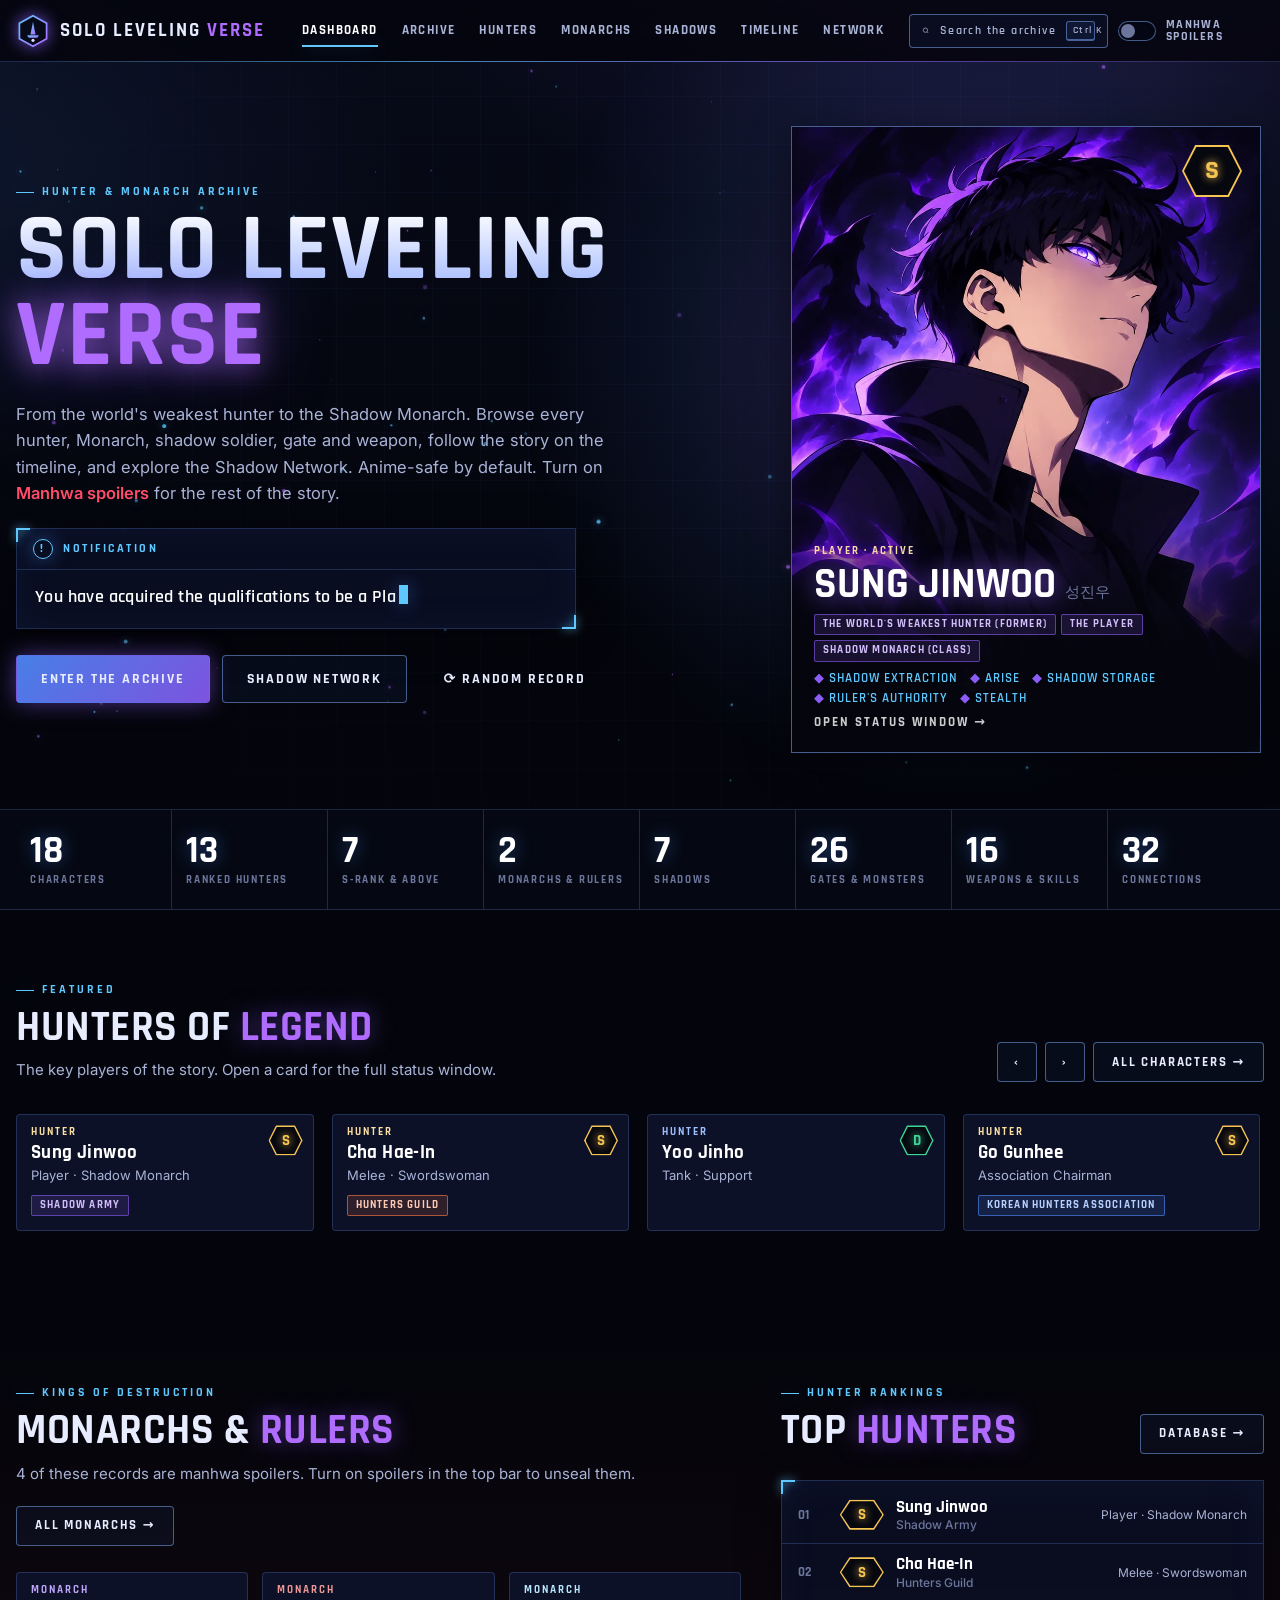
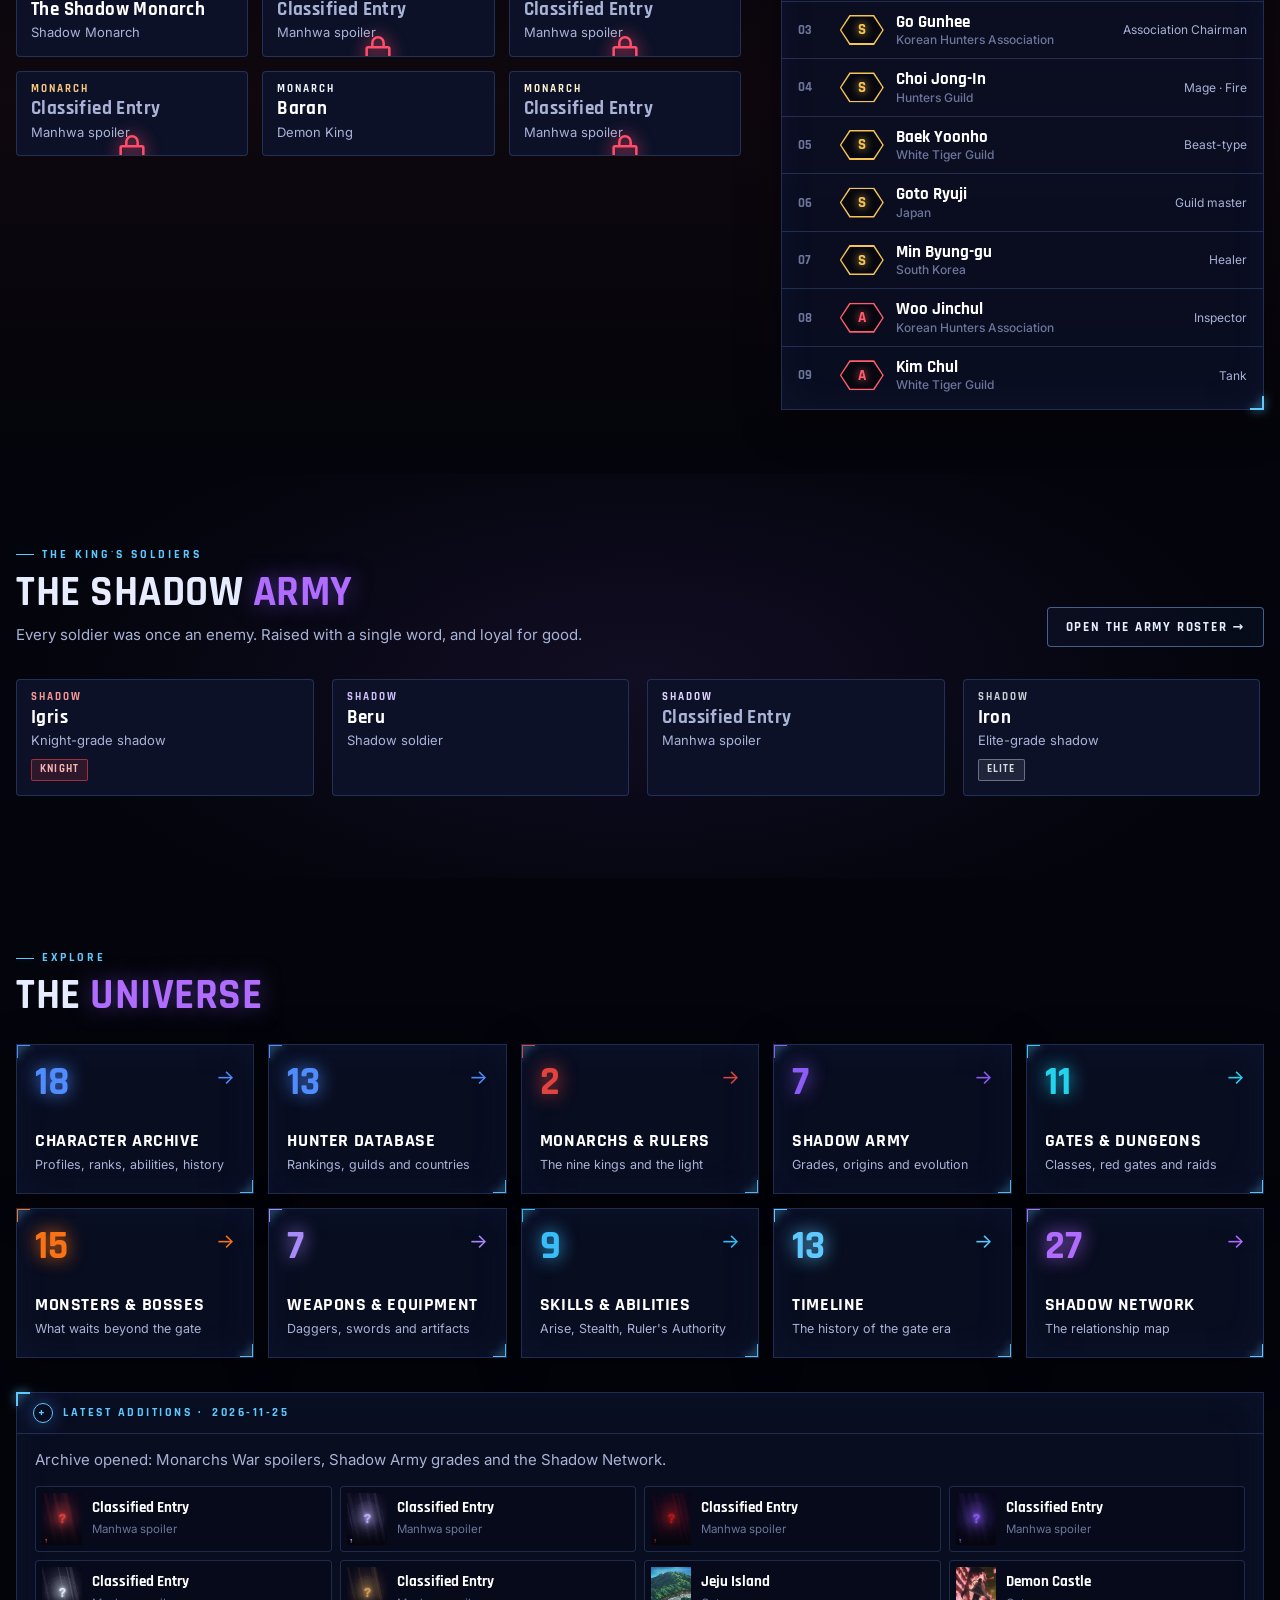
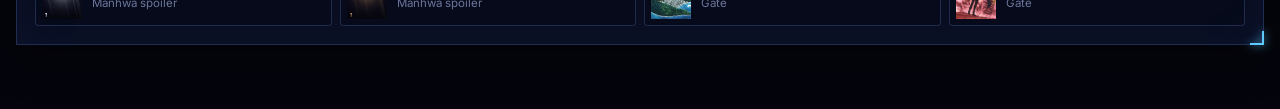
==== commit ac6da998: "Keep the per-page select alive; remove em dashes - Per page: the pager rebuilt its select on every r" ====
--- a/index.html
+++ b/index.html
@@ -3,13 +3,13 @@
 <head>
   <meta charset="UTF-8" />
   <meta name="viewport" content="width=device-width, initial-scale=1.0" />
-  <title>Solo Leveling Verse — Hunter &amp; Monarch Archive</title>
-  <meta name="description" content="An interactive Solo Leveling encyclopedia: hunters, Monarchs, the Shadow Army, gates, weapons, skills, timeline and relationship network — anime-safe by default." />
+  <title>Solo Leveling Verse | Hunter &amp; Monarch Archive</title>
+  <meta name="description" content="An interactive Solo Leveling encyclopedia: hunters, Monarchs, the Shadow Army, gates, weapons, skills, timeline and relationship network. Anime-safe by default." />
   <meta name="theme-color" content="#04050c" />
   <link rel="icon" type="image/svg+xml" href="assets/icons/favicon.svg" />
   <meta property="og:type" content="website" />
   <meta property="og:title" content="Solo Leveling Verse" />
-  <meta property="og:description" content="The Hunter & Monarch Archive — characters, Monarchs, the Shadow Army, gates and the Shadow Network." />
+  <meta property="og:description" content="The Hunter & Monarch Archive: characters, Monarchs, the Shadow Army, gates and the Shadow Network." />
 
   <link rel="preconnect" href="https://fonts.googleapis.com" />
   <link rel="preconnect" href="https://fonts.gstatic.com" crossorigin />
--- a/css/system.css
+++ b/css/system.css
@@ -1,5 +1,5 @@
 /* ==========================================================================
-   SOLO LEVELING VERSE — System design language
+   SOLO LEVELING VERSE: System design language
    --------------------------------------------------------------------------
    Shared by every page: tokens, base, the "System window" panel, buttons,
    chips, entity cards, nav, command palette, viewer, lightbox, toasts and
@@ -953,6 +953,9 @@
   color: var(--text-faint);
   padding: 0 4px;
 }
+.pager .pg-nums {
+  display: contents; /* buttons still lay out in the pager flex row */
+}
 .pager .per {
   display: inline-flex;
   align-items: center;
--- a/css/home.css
+++ b/css/home.css
@@ -1,121 +1,521 @@
 /* ==========================================================================
-   SOLO LEVELING VERSE — dashboard layout (index.html)
+   SOLO LEVELING VERSE: dashboard layout (index.html)
    ========================================================================== */
 
 /* --------------------------------------------------------------- hero */
-.hero { position: relative; overflow: hidden; padding: 64px 0 56px; border-bottom: 1px solid var(--line); }
+.hero {
+  position: relative;
+  overflow: hidden;
+  padding: 64px 0 56px;
+  border-bottom: 1px solid var(--line);
+}
 .hero::before {
-  content: ""; position: absolute; inset: -20% -10% auto auto; width: 70vw; height: 70vw; max-width: 900px; max-height: 900px; pointer-events: none;
-  background: radial-gradient(circle, rgba(139, 92, 246, .28), rgba(79, 141, 255, .08) 45%, transparent 70%);
+  content: "";
+  position: absolute;
+  inset: -20% -10% auto auto;
+  width: 70vw;
+  height: 70vw;
+  max-width: 900px;
+  max-height: 900px;
+  pointer-events: none;
+  background: radial-gradient(
+    circle,
+    rgba(139, 92, 246, 0.28),
+    rgba(79, 141, 255, 0.08) 45%,
+    transparent 70%
+  );
   animation: pulse 9s ease-in-out infinite;
 }
-.hero-mana { position: absolute; inset: 0; width: 100%; height: 100%; pointer-events: none; }
-.hero-inner { position: relative; display: grid; grid-template-columns: minmax(0, 1.2fr) minmax(0, .8fr); gap: 56px; align-items: center; }
-.hero-title { font-size: clamp(46px, 7.4vw, 104px); line-height: .9; text-transform: uppercase; letter-spacing: 1px; }
-.hero-title span { display: block; background: linear-gradient(180deg, #fff, #9fb6ff); -webkit-background-clip: text; background-clip: text; color: transparent; }
-.hero-title em { font-style: normal; color: var(--purple); text-shadow: 0 0 30px rgba(176, 107, 255, .8), 0 0 70px rgba(139, 92, 246, .5); }
-.hero-lead { max-width: 60ch; margin: 22px 0 22px; color: var(--text-soft); font-size: 16.5px; }
-.hero-lead strong { color: var(--danger); font-weight: 600; }
-.sys-notice { max-width: 560px; margin-bottom: 26px; animation: popIn .6s .2s both; }
-.sys-line { margin: 0; min-height: 3.2em; padding: 14px 18px; font: 600 18px/1.45 var(--display); letter-spacing: .4px; color: #fff; }
-.caret { display: inline-block; width: 9px; height: 1.05em; margin-left: 3px; vertical-align: -2px; background: var(--cyan); box-shadow: var(--glow-blue); animation: blink 1s steps(1) infinite; }
-@keyframes blink { 50% { opacity: 0; } }
-.hero-cta { display: flex; flex-wrap: wrap; gap: 12px; }
-
-.hero-feature { position: relative; aspect-ratio: 3 / 4; max-height: 640px; width: 100%; justify-self: center; max-width: 470px; }
-.hf-card { position: absolute; inset: 0; display: block; width: 100%; padding: 0; border-color: var(--line-strong); text-align: left; overflow: hidden; transition: transform .4s, box-shadow .4s; animation: popIn .8s .1s both; }
-.hf-card:hover { transform: translateY(-6px); box-shadow: 0 0 60px rgba(139, 92, 246, .45); }
-.hf-art { position: absolute; inset: 0; }
-.hf-rank { position: absolute; top: 18px; right: 18px; z-index: 2; }
-.hf-body { position: absolute; left: 0; right: 0; bottom: 0; z-index: 2; display: flex; flex-direction: column; gap: 8px; padding: 22px; background: linear-gradient(0deg, rgba(4, 5, 12, .96) 40%, transparent); }
-.hf-name { font: 700 clamp(30px, 3.4vw, 42px)/1 var(--display); text-transform: uppercase; color: #fff; text-shadow: 0 0 24px rgba(139, 92, 246, .8); }
-.hf-name small { font: 500 15px var(--body); color: var(--text-faint); text-shadow: none; }
-.hf-titles { display: flex; flex-wrap: wrap; gap: 5px; }
-.hf-skills { display: flex; flex-wrap: wrap; gap: 4px 12px; font: 600 13px var(--display); letter-spacing: 1px; color: var(--cyan); text-transform: uppercase; }
-.hf-skills span::before { content: "◆ "; color: var(--violet); }
-.hf-open { font: 700 13px var(--display); letter-spacing: 2px; text-transform: uppercase; color: #fff; opacity: .8; }
+.hero-mana {
+  position: absolute;
+  inset: 0;
+  width: 100%;
+  height: 100%;
+  pointer-events: none;
+}
+.hero-inner {
+  position: relative;
+  display: grid;
+  grid-template-columns: minmax(0, 1.2fr) minmax(0, 0.8fr);
+  gap: 56px;
+  align-items: center;
+}
+.hero-title {
+  font-size: clamp(46px, 7.4vw, 104px);
+  line-height: 0.9;
+  text-transform: uppercase;
+  letter-spacing: 1px;
+}
+.hero-title span {
+  display: block;
+  background: linear-gradient(180deg, #fff, #9fb6ff);
+  -webkit-background-clip: text;
+  background-clip: text;
+  color: transparent;
+}
+.hero-title em {
+  font-style: normal;
+  color: var(--purple);
+  text-shadow:
+    0 0 30px rgba(176, 107, 255, 0.8),
+    0 0 70px rgba(139, 92, 246, 0.5);
+}
+.hero-lead {
+  max-width: 60ch;
+  margin: 22px 0 22px;
+  color: var(--text-soft);
+  font-size: 16.5px;
+}
+.hero-lead strong {
+  color: var(--danger);
+  font-weight: 600;
+}
+.sys-notice {
+  max-width: 560px;
+  margin-bottom: 26px;
+  animation: popIn 0.6s 0.2s both;
+}
+.sys-line {
+  margin: 0;
+  min-height: 3.2em;
+  padding: 14px 18px;
+  font: 600 18px/1.45 var(--display);
+  letter-spacing: 0.4px;
+  color: #fff;
+}
+.caret {
+  display: inline-block;
+  width: 9px;
+  height: 1.05em;
+  margin-left: 3px;
+  vertical-align: -2px;
+  background: var(--cyan);
+  box-shadow: var(--glow-blue);
+  animation: blink 1s steps(1) infinite;
+}
+@keyframes blink {
+  50% {
+    opacity: 0;
+  }
+}
+.hero-cta {
+  display: flex;
+  flex-wrap: wrap;
+  gap: 12px;
+}
+
+.hero-feature {
+  position: relative;
+  aspect-ratio: 3 / 4;
+  max-height: 640px;
+  width: 100%;
+  justify-self: center;
+  max-width: 470px;
+}
+.hf-card {
+  position: absolute;
+  inset: 0;
+  display: block;
+  width: 100%;
+  padding: 0;
+  border-color: var(--line-strong);
+  text-align: left;
+  overflow: hidden;
+  transition:
+    transform 0.4s,
+    box-shadow 0.4s;
+  animation: popIn 0.8s 0.1s both;
+}
+.hf-card:hover {
+  transform: translateY(-6px);
+  box-shadow: 0 0 60px rgba(139, 92, 246, 0.45);
+}
+.hf-art {
+  position: absolute;
+  inset: 0;
+}
+.hf-rank {
+  position: absolute;
+  top: 18px;
+  right: 18px;
+  z-index: 2;
+}
+.hf-body {
+  position: absolute;
+  left: 0;
+  right: 0;
+  bottom: 0;
+  z-index: 2;
+  display: flex;
+  flex-direction: column;
+  gap: 8px;
+  padding: 22px;
+  background: linear-gradient(0deg, rgba(4, 5, 12, 0.96) 40%, transparent);
+}
+.hf-name {
+  font: 700 clamp(30px, 3.4vw, 42px)/1 var(--display);
+  text-transform: uppercase;
+  color: #fff;
+  text-shadow: 0 0 24px rgba(139, 92, 246, 0.8);
+}
+.hf-name small {
+  font: 500 15px var(--body);
+  color: var(--text-faint);
+  text-shadow: none;
+}
+.hf-titles {
+  display: flex;
+  flex-wrap: wrap;
+  gap: 5px;
+}
+.hf-skills {
+  display: flex;
+  flex-wrap: wrap;
+  gap: 4px 12px;
+  font: 600 13px var(--display);
+  letter-spacing: 1px;
+  color: var(--cyan);
+  text-transform: uppercase;
+}
+.hf-skills span::before {
+  content: "◆ ";
+  color: var(--violet);
+}
+.hf-open {
+  font: 700 13px var(--display);
+  letter-spacing: 2px;
+  text-transform: uppercase;
+  color: #fff;
+  opacity: 0.8;
+}
 
 /* ------------------------------------------------------------- stats */
-.stats-band { border-bottom: 1px solid var(--line); background: rgba(7, 10, 24, .6); }
-.stats { display: grid; grid-template-columns: repeat(8, minmax(0, 1fr)); margin: 0; }
-.stat { display: flex; flex-direction: column-reverse; gap: 4px; padding: 22px 14px; border-right: 1px solid var(--line); color: inherit; transition: background .2s; animation: rise .5s both; animation-delay: calc(var(--i) * 50ms); }
-.stat:last-child { border-right: 0; }
-.stat:hover { background: rgba(79, 141, 255, .08); color: inherit; }
-.stat dt { font: 700 11px/1.2 var(--display); letter-spacing: 1.8px; text-transform: uppercase; color: var(--text-faint); }
-.stat dd { margin: 0; font: 700 38px/1 var(--display); color: #fff; font-variant-numeric: tabular-nums; text-shadow: var(--glow-blue); }
+.stats-band {
+  border-bottom: 1px solid var(--line);
+  background: rgba(7, 10, 24, 0.6);
+}
+.stats {
+  display: grid;
+  grid-template-columns: repeat(8, minmax(0, 1fr));
+  margin: 0;
+}
+.stat {
+  display: flex;
+  flex-direction: column-reverse;
+  gap: 4px;
+  padding: 22px 14px;
+  border-right: 1px solid var(--line);
+  color: inherit;
+  transition: background 0.2s;
+  animation: rise 0.5s both;
+  animation-delay: calc(var(--i) * 50ms);
+}
+.stat:last-child {
+  border-right: 0;
+}
+.stat:hover {
+  background: rgba(79, 141, 255, 0.08);
+  color: inherit;
+}
+.stat dt {
+  font: 700 11px/1.2 var(--display);
+  letter-spacing: 1.8px;
+  text-transform: uppercase;
+  color: var(--text-faint);
+}
+.stat dd {
+  margin: 0;
+  font: 700 38px/1 var(--display);
+  color: #fff;
+  font-variant-numeric: tabular-nums;
+  text-shadow: var(--glow-blue);
+}
 
 /* -------------------------------------------------------------- rails */
-.rail { display: grid; grid-auto-flow: column; grid-auto-columns: calc((100% - 3 * 18px) / 4); gap: 18px; overflow-x: auto; scroll-snap-type: x mandatory; padding: 6px 2px 18px; scrollbar-width: thin; scrollbar-color: var(--line-strong) transparent; }
-.rail > * { scroll-snap-align: start; }
-.rail-ctl { display: flex; gap: 8px; }
+.rail {
+  display: grid;
+  grid-auto-flow: column;
+  grid-auto-columns: calc((100% - 3 * 18px) / 4);
+  gap: 18px;
+  overflow-x: auto;
+  scroll-snap-type: x mandatory;
+  padding: 6px 2px 18px;
+  scrollbar-width: thin;
+  scrollbar-color: var(--line-strong) transparent;
+}
+.rail > * {
+  scroll-snap-align: start;
+}
+.rail-ctl {
+  display: flex;
+  gap: 8px;
+}
 
 /* ------------------------------------------------- monarchs and ladder */
-.duo { background: linear-gradient(180deg, transparent, rgba(224, 68, 62, .05) 50%, transparent); }
-.duo-inner { display: grid; grid-template-columns: minmax(0, 1.5fr) minmax(0, 1fr); gap: 40px; }
-.monarch-grid { display: grid; grid-template-columns: repeat(3, minmax(0, 1fr)); gap: 14px; }
-.monarch-grid .card .art { aspect-ratio: 4 / 3.4; }
-.monarch-grid .card .lock { aspect-ratio: 4 / 3.4; }
-.ladder { list-style: none; margin: 0; padding: 6px 0; }
-.ladder li + li { border-top: 1px solid var(--line); }
-.ladder-row { display: grid; grid-template-columns: 30px 44px minmax(0, 1fr) auto; align-items: center; gap: 12px; width: 100%; padding: 11px 16px; border: 0; background: none; text-align: left; transition: background .2s; }
-.ladder-row:hover { background: rgba(79, 141, 255, .08); }
-.ladder-n { font: 700 13px var(--display); color: var(--text-faint); }
-.ladder-name { font: 700 17px/1.15 var(--display); color: #fff; min-width: 0; }
-.ladder-name small { display: block; font: 500 12px var(--body); color: var(--text-faint); }
-.ladder-role { font-size: 12px; color: var(--text-soft); text-align: right; }
-
-.shadow-sec { background: radial-gradient(900px 400px at 50% 50%, rgba(139, 92, 246, .1), transparent 70%); }
+.duo {
+  background: linear-gradient(
+    180deg,
+    transparent,
+    rgba(224, 68, 62, 0.05) 50%,
+    transparent
+  );
+}
+.duo-inner {
+  display: grid;
+  grid-template-columns: minmax(0, 1.5fr) minmax(0, 1fr);
+  gap: 40px;
+}
+.monarch-grid {
+  display: grid;
+  grid-template-columns: repeat(3, minmax(0, 1fr));
+  gap: 14px;
+}
+.monarch-grid .card .art {
+  aspect-ratio: 4 / 3.4;
+}
+.monarch-grid .card .lock {
+  aspect-ratio: 4 / 3.4;
+}
+.ladder {
+  list-style: none;
+  margin: 0;
+  padding: 6px 0;
+}
+.ladder li + li {
+  border-top: 1px solid var(--line);
+}
+.ladder-row {
+  display: grid;
+  grid-template-columns: 30px 44px minmax(0, 1fr) auto;
+  align-items: center;
+  gap: 12px;
+  width: 100%;
+  padding: 11px 16px;
+  border: 0;
+  background: none;
+  text-align: left;
+  transition: background 0.2s;
+}
+.ladder-row:hover {
+  background: rgba(79, 141, 255, 0.08);
+}
+.ladder-n {
+  font: 700 13px var(--display);
+  color: var(--text-faint);
+}
+.ladder-name {
+  font: 700 17px/1.15 var(--display);
+  color: #fff;
+  min-width: 0;
+}
+.ladder-name small {
+  display: block;
+  font: 500 12px var(--body);
+  color: var(--text-faint);
+}
+.ladder-role {
+  font-size: 12px;
+  color: var(--text-soft);
+  text-align: right;
+}
+
+.shadow-sec {
+  background: radial-gradient(
+    900px 400px at 50% 50%,
+    rgba(139, 92, 246, 0.1),
+    transparent 70%
+  );
+}
 
 /* ------------------------------------------------------------ explore */
-.explore { display: grid; grid-template-columns: repeat(5, minmax(0, 1fr)); gap: 14px; }
-.tile { display: flex; flex-direction: column; gap: 4px; min-height: 150px; padding: 18px; color: inherit; overflow: hidden; transition: transform .25s, border-color .25s, box-shadow .25s; transition-delay: calc(var(--i) * 30ms); }
-.tile::before { border-color: var(--c); }
-.tile:hover { transform: translateY(-4px); border-color: var(--c); box-shadow: 0 0 30px color-mix(in srgb, var(--c) 30%, transparent); color: inherit; }
-.tile-n { font: 700 40px/1 var(--display); color: var(--c); text-shadow: 0 0 18px var(--c); }
-.tile-name { margin-top: auto; font: 700 18px/1.1 var(--display); text-transform: uppercase; letter-spacing: .6px; color: #fff; }
-.tile-sub { font-size: 12.5px; color: var(--text-soft); }
-.tile-go { position: absolute; top: 16px; right: 18px; color: var(--c); font-size: 20px; transition: transform .25s; }
-.tile:hover .tile-go { transform: translateX(4px); }
-
-.latest { margin-top: 34px; }
-.latest-note { margin: 0; padding: 14px 18px 0; color: var(--text-soft); }
-.latest-list { display: grid; grid-template-columns: repeat(4, minmax(0, 1fr)); gap: 8px; padding: 14px 18px 18px; }
-.latest-item { display: flex; align-items: center; gap: 10px; padding: 6px; border: 1px solid var(--line); border-radius: var(--radius); background: rgba(5, 8, 22, .5); text-align: left; transition: border-color .2s; }
-.latest-item:hover { border-color: var(--c); }
-.latest-item .art { width: 40px; height: 52px; flex: none; }
-.latest-item .art::after { display: none; }
-.latest-item b { display: block; font: 700 15px/1.15 var(--display); color: #fff; }
-.latest-item small { font-size: 11.5px; color: var(--text-faint); }
+.explore {
+  display: grid;
+  grid-template-columns: repeat(5, minmax(0, 1fr));
+  gap: 14px;
+}
+.tile {
+  display: flex;
+  flex-direction: column;
+  gap: 4px;
+  min-height: 150px;
+  padding: 18px;
+  color: inherit;
+  overflow: hidden;
+  transition:
+    transform 0.25s,
+    border-color 0.25s,
+    box-shadow 0.25s;
+  transition-delay: calc(var(--i) * 30ms);
+}
+.tile::before {
+  border-color: var(--c);
+}
+.tile:hover {
+  transform: translateY(-4px);
+  border-color: var(--c);
+  box-shadow: 0 0 30px color-mix(in srgb, var(--c) 30%, transparent);
+  color: inherit;
+}
+.tile-n {
+  font: 700 40px/1 var(--display);
+  color: var(--c);
+  text-shadow: 0 0 18px var(--c);
+}
+.tile-name {
+  margin-top: auto;
+  font: 700 18px/1.1 var(--display);
+  text-transform: uppercase;
+  letter-spacing: 0.6px;
+  color: #fff;
+}
+.tile-sub {
+  font-size: 12.5px;
+  color: var(--text-soft);
+}
+.tile-go {
+  position: absolute;
+  top: 16px;
+  right: 18px;
+  color: var(--c);
+  font-size: 20px;
+  transition: transform 0.25s;
+}
+.tile:hover .tile-go {
+  transform: translateX(4px);
+}
+
+.latest {
+  margin-top: 34px;
+}
+.latest-note {
+  margin: 0;
+  padding: 14px 18px 0;
+  color: var(--text-soft);
+}
+.latest-list {
+  display: grid;
+  grid-template-columns: repeat(4, minmax(0, 1fr));
+  gap: 8px;
+  padding: 14px 18px 18px;
+}
+.latest-item {
+  display: flex;
+  align-items: center;
+  gap: 10px;
+  padding: 6px;
+  border: 1px solid var(--line);
+  border-radius: var(--radius);
+  background: rgba(5, 8, 22, 0.5);
+  text-align: left;
+  transition: border-color 0.2s;
+}
+.latest-item:hover {
+  border-color: var(--c);
+}
+.latest-item .art {
+  width: 40px;
+  height: 52px;
+  flex: none;
+}
+.latest-item .art::after {
+  display: none;
+}
+.latest-item b {
+  display: block;
+  font: 700 15px/1.15 var(--display);
+  color: #fff;
+}
+.latest-item small {
+  font-size: 11.5px;
+  color: var(--text-faint);
+}
 
 /* --------------------------------------------------------- responsive */
 @media (max-width: 1080px) {
-  .stats { grid-template-columns: repeat(4, minmax(0, 1fr)); }
-  .stat:nth-child(4) { border-right: 0; }
-  .stat:nth-child(-n+4) { border-bottom: 1px solid var(--line); }
-  .explore { grid-template-columns: repeat(3, minmax(0, 1fr)); }
-  .duo-inner { grid-template-columns: 1fr; }
-  .rail { grid-auto-columns: calc((100% - 2 * 18px) / 3); }
-  .latest-list { grid-template-columns: repeat(2, minmax(0, 1fr)); }
+  .stats {
+    grid-template-columns: repeat(4, minmax(0, 1fr));
+  }
+  .stat:nth-child(4) {
+    border-right: 0;
+  }
+  .stat:nth-child(-n + 4) {
+    border-bottom: 1px solid var(--line);
+  }
+  .explore {
+    grid-template-columns: repeat(3, minmax(0, 1fr));
+  }
+  .duo-inner {
+    grid-template-columns: 1fr;
+  }
+  .rail {
+    grid-auto-columns: calc((100% - 2 * 18px) / 3);
+  }
+  .latest-list {
+    grid-template-columns: repeat(2, minmax(0, 1fr));
+  }
 }
 @media (max-width: 860px) {
-  .hero { padding: 40px 0 44px; }
-  .hero-inner { grid-template-columns: 1fr; gap: 36px; }
-  .hero-feature { max-width: 380px; }
+  .hero {
+    padding: 40px 0 44px;
+  }
+  .hero-inner {
+    grid-template-columns: 1fr;
+    gap: 36px;
+  }
+  .hero-feature {
+    max-width: 380px;
+  }
 }
 @media (max-width: 640px) {
-  .stats { grid-template-columns: repeat(2, minmax(0, 1fr)); }
-  .stat { border-right: 0 !important; border-bottom: 1px solid var(--line); padding: 16px 12px; }
-  .stat:nth-child(odd) { border-right: 1px solid var(--line) !important; }
-  .stat dd { font-size: 30px; }
-  .explore { grid-template-columns: repeat(2, minmax(0, 1fr)); gap: 10px; }
-  .tile { min-height: 130px; padding: 14px; }
-  .tile-name { font-size: 15px; }
-  .rail { grid-auto-columns: 62%; gap: 12px; }
-  .monarch-grid { grid-template-columns: repeat(2, minmax(0, 1fr)); gap: 10px; }
-  .latest-list { grid-template-columns: 1fr; }
-  .ladder-role { display: none; }
-  .ladder-row { grid-template-columns: 26px 40px minmax(0, 1fr); }
-  .rail-ctl .btn.icon { display: none; }
-  .section { padding: 44px 0; }
-  .sys-line { font-size: 16px; }
-}
+  .stats {
+    grid-template-columns: repeat(2, minmax(0, 1fr));
+  }
+  .stat {
+    border-right: 0 !important;
+    border-bottom: 1px solid var(--line);
+    padding: 16px 12px;
+  }
+  .stat:nth-child(odd) {
+    border-right: 1px solid var(--line) !important;
+  }
+  .stat dd {
+    font-size: 30px;
+  }
+  .explore {
+    grid-template-columns: repeat(2, minmax(0, 1fr));
+    gap: 10px;
+  }
+  .tile {
+    min-height: 130px;
+    padding: 14px;
+  }
+  .tile-name {
+    font-size: 15px;
+  }
+  .rail {
+    grid-auto-columns: 62%;
+    gap: 12px;
+  }
+  .monarch-grid {
+    grid-template-columns: repeat(2, minmax(0, 1fr));
+    gap: 10px;
+  }
+  .latest-list {
+    grid-template-columns: 1fr;
+  }
+  .ladder-role {
+    display: none;
+  }
+  .ladder-row {
+    grid-template-columns: 26px 40px minmax(0, 1fr);
+  }
+  .rail-ctl .btn.icon {
+    display: none;
+  }
+  .section {
+    padding: 44px 0;
+  }
+  .sys-line {
+    font-size: 16px;
+  }
+}
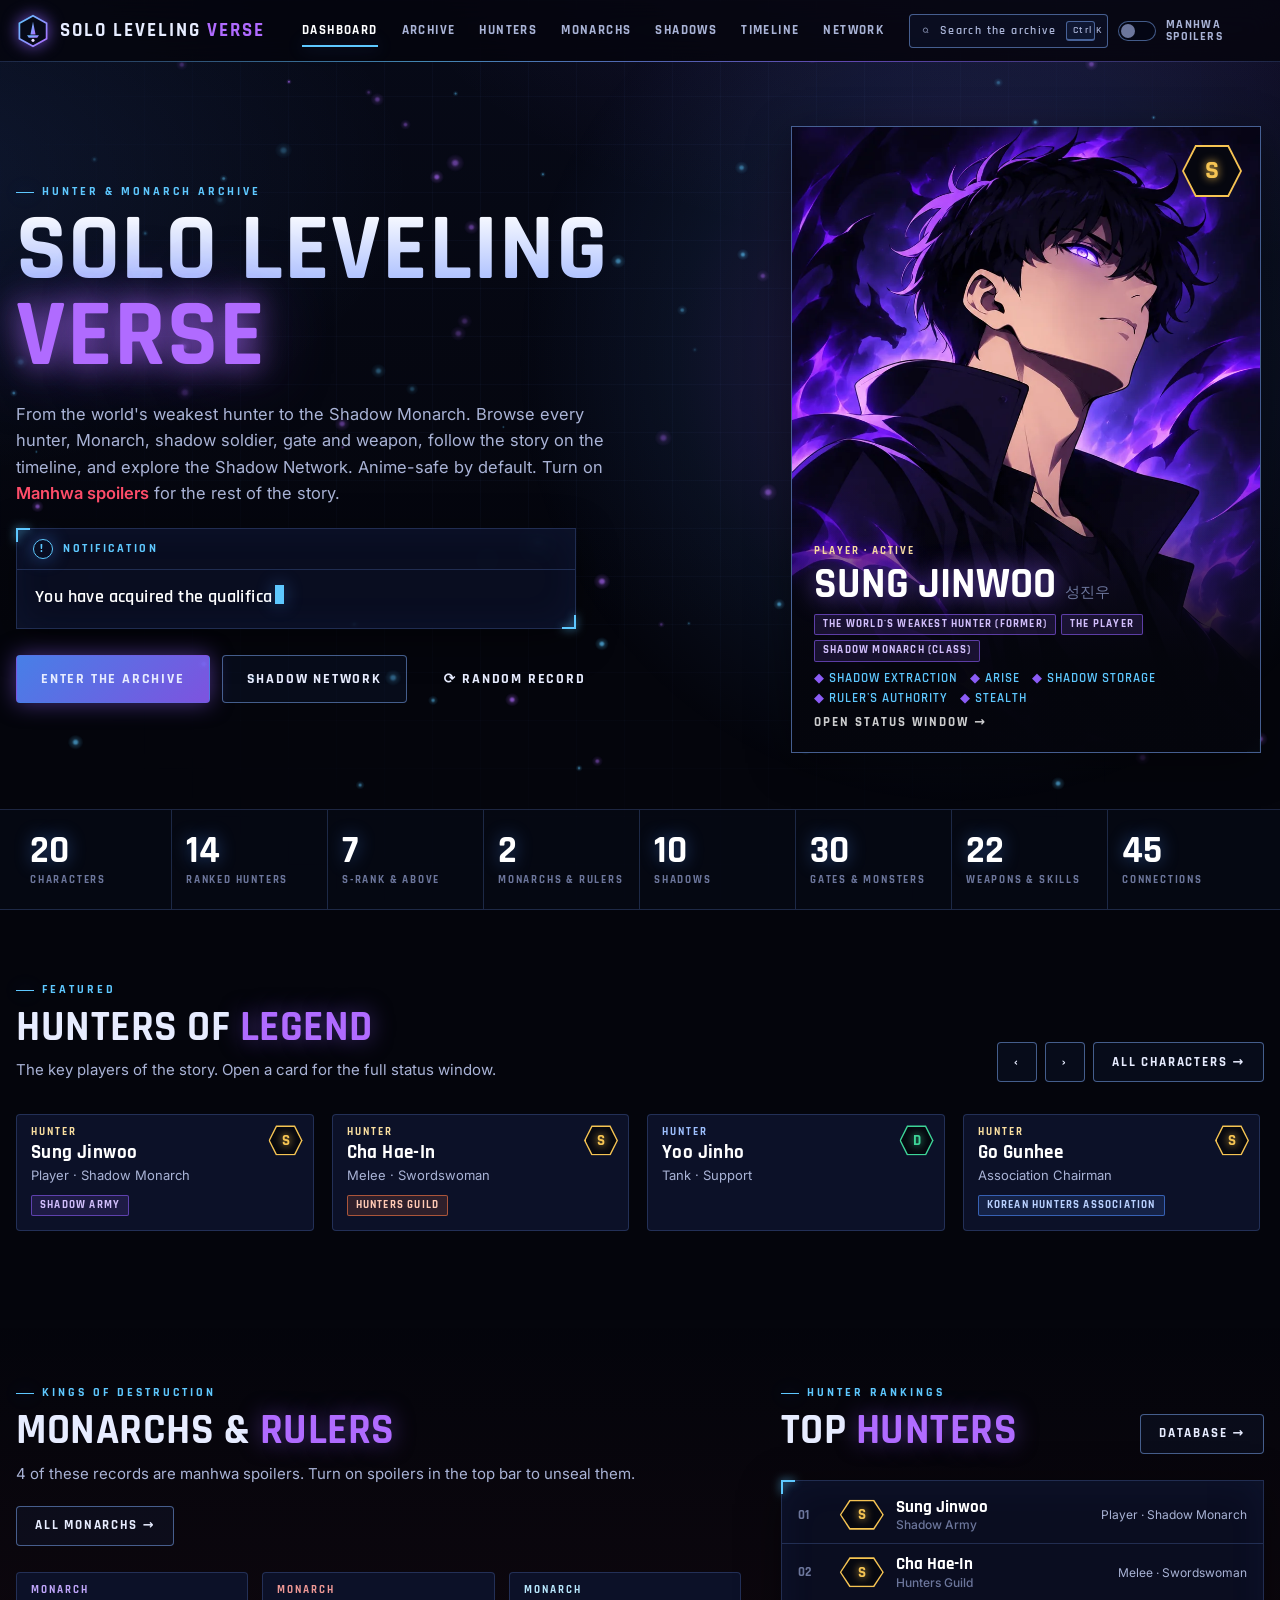
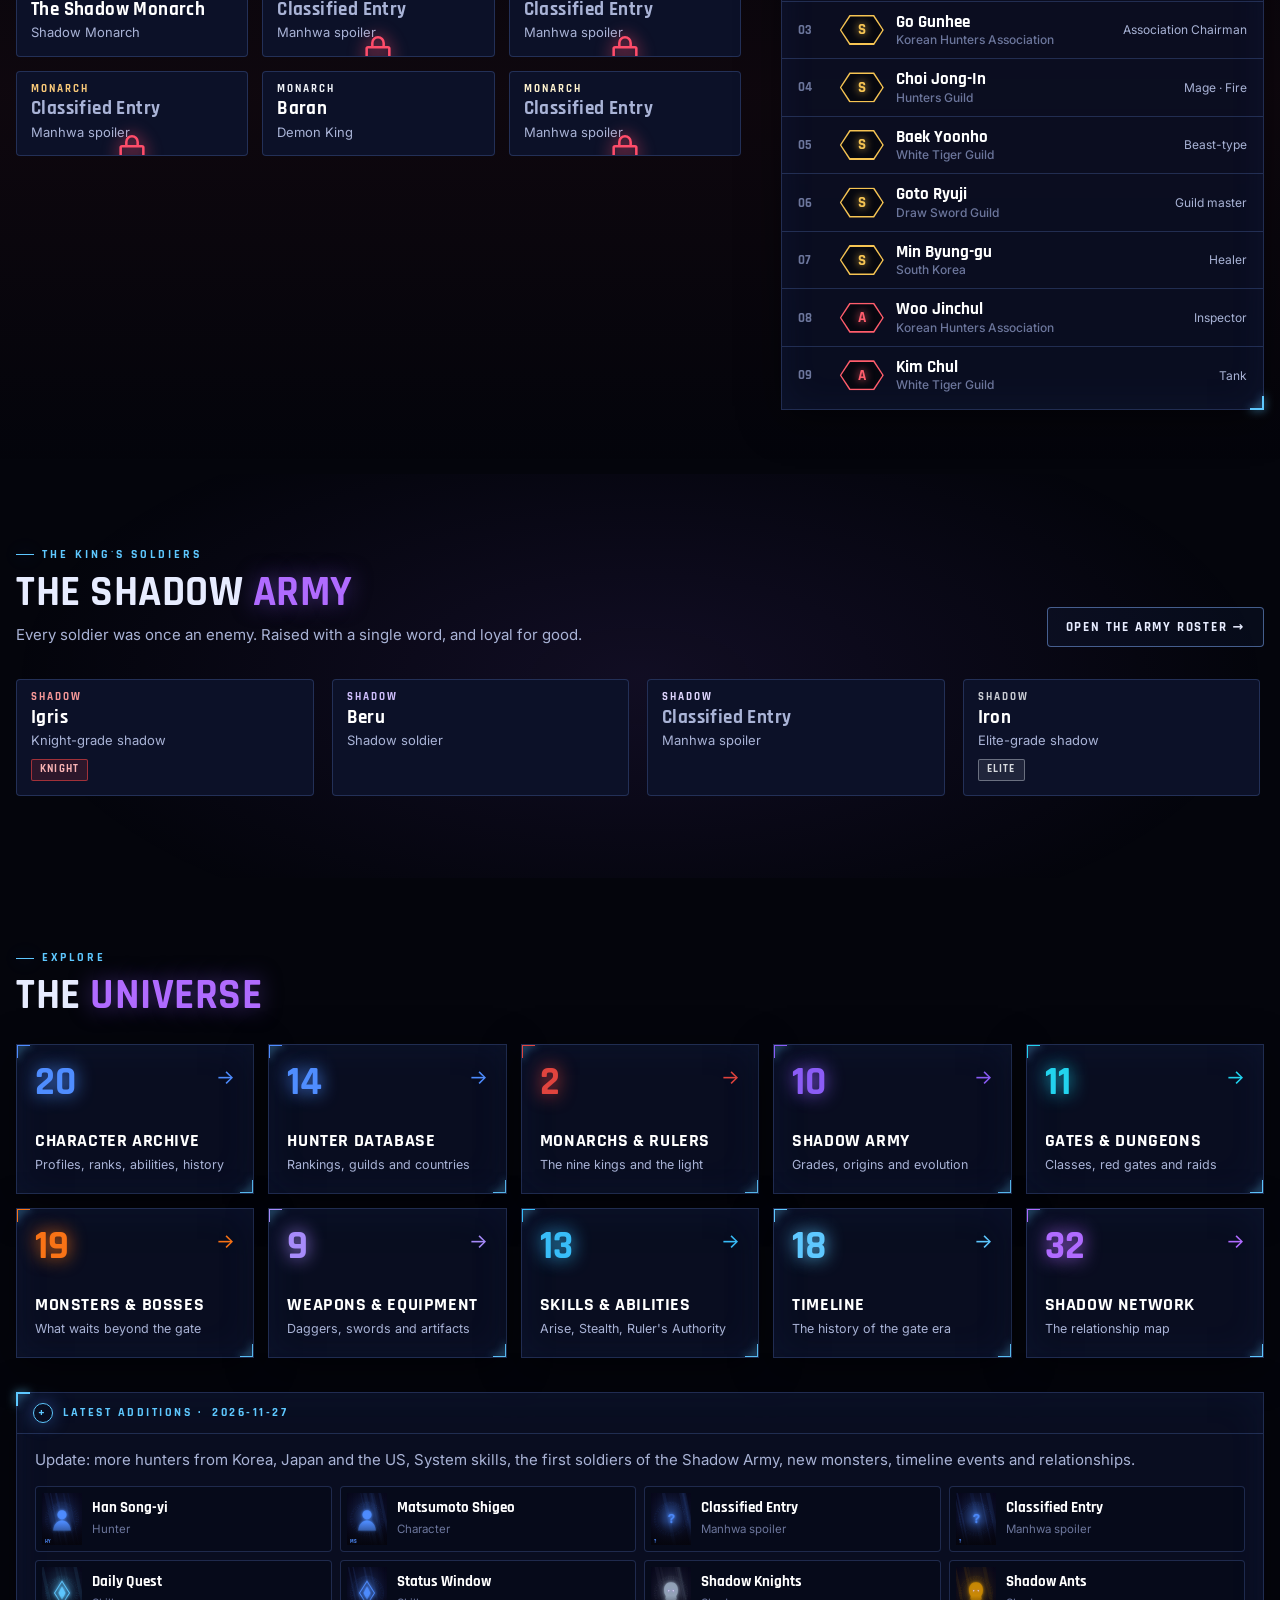
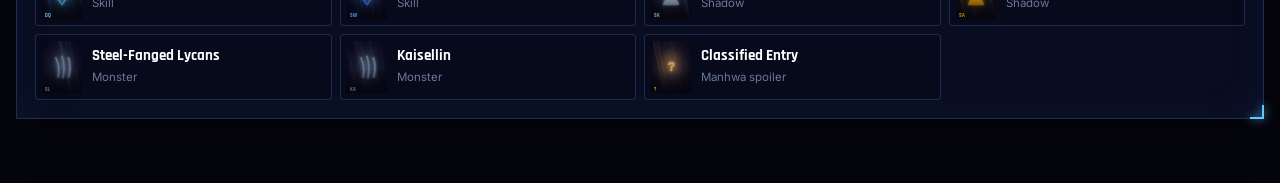
==== commit 542ba473: "Move pages into html/, add content and fix spoiler-filter leaks - archive, hunters, network and time" ====
--- a/index.html
+++ b/index.html
@@ -32,14 +32,14 @@
             shadow soldier, gate and weapon, follow the story on the timeline, and explore the Shadow Network. Anime-safe
             by default. Turn on <strong>Manhwa spoilers</strong> for the rest of the story.</p>
 
-          <div class="sys sys-notice" aria-live="polite">
-            <div class="sys-head"><span class="bang">!</span>Notification</div>
-            <p class="sys-line"><span id="sys-line"></span><span class="caret" aria-hidden="true"></span></p>
+          <div class="sys sys-notice">
+            <div class="sys-head"><span class="bang" aria-hidden="true">!</span>Notification</div>
+            <p class="sys-line"><span class="sr-only">You have acquired the qualifications to be a Player.</span><span id="sys-line" aria-hidden="true"></span><span class="caret" aria-hidden="true"></span></p>
           </div>
 
           <div class="hero-cta">
-            <a class="btn primary big" href="archive.html">Enter the archive</a>
-            <a class="btn big" href="network.html">Shadow Network</a>
+            <a class="btn primary big" href="html/archive.html">Enter the archive</a>
+            <a class="btn big" href="html/network.html">Shadow Network</a>
             <button type="button" class="btn big ghost" id="random">⟳ Random record</button>
           </div>
         </div>
@@ -69,7 +69,7 @@
           <div class="rail-ctl">
             <button type="button" class="btn icon" data-rail="-1" aria-label="Scroll left">‹</button>
             <button type="button" class="btn icon" data-rail="1" aria-label="Scroll right">›</button>
-            <a class="btn" href="archive.html#characters">All characters →</a>
+            <a class="btn" href="html/archive.html#characters">All characters →</a>
           </div>
         </div>
         <div class="rail" id="rail-characters"></div>
@@ -86,7 +86,7 @@
               <h2 class="section-title">Monarchs &amp; <em>Rulers</em></h2>
               <p class="section-sub" id="monarch-sub"></p>
             </div>
-            <a class="btn" href="archive.html#monarchs">All Monarchs →</a>
+            <a class="btn" href="html/archive.html#monarchs">All Monarchs →</a>
           </div>
           <div class="monarch-grid" id="monarchs"></div>
         </div>
@@ -96,7 +96,7 @@
               <p class="kicker">Hunter rankings</p>
               <h2 class="section-title">Top <em>Hunters</em></h2>
             </div>
-            <a class="btn" href="hunters.html">Database →</a>
+            <a class="btn" href="html/hunters.html">Database →</a>
           </div>
           <ol class="sys ladder" id="ladder"></ol>
         </div>
@@ -112,7 +112,7 @@
             <h2 class="section-title">The Shadow <em>Army</em></h2>
             <p class="section-sub">Every soldier was once an enemy. Raised with a single word, and loyal for good.</p>
           </div>
-          <a class="btn" href="archive.html#shadows">Open the army roster →</a>
+          <a class="btn" href="html/archive.html#shadows">Open the army roster →</a>
         </div>
         <div class="rail" id="rail-shadows"></div>
       </div>
--- a/css/system.css
+++ b/css/system.css
@@ -122,9 +122,32 @@
   position: absolute !important;
   width: 1px;
   height: 1px;
+  margin: -1px;
+  padding: 0;
+  border: 0;
   overflow: hidden;
   clip: rect(0 0 0 0);
   white-space: nowrap;
+}
+.skip-link {
+  position: fixed;
+  top: 8px;
+  left: 8px;
+  z-index: 1000;
+  padding: 10px 16px;
+  background: #070a18;
+  color: #fff;
+  border: 1px solid var(--cyan);
+  font: 600 14px/1 var(--display, sans-serif);
+  letter-spacing: 1px;
+  transform: translateY(-160%);
+  transition: transform 0.15s;
+}
+.skip-link:focus {
+  transform: none;
+}
+main:focus {
+  outline: none;
 }
 kbd {
   display: inline-block;
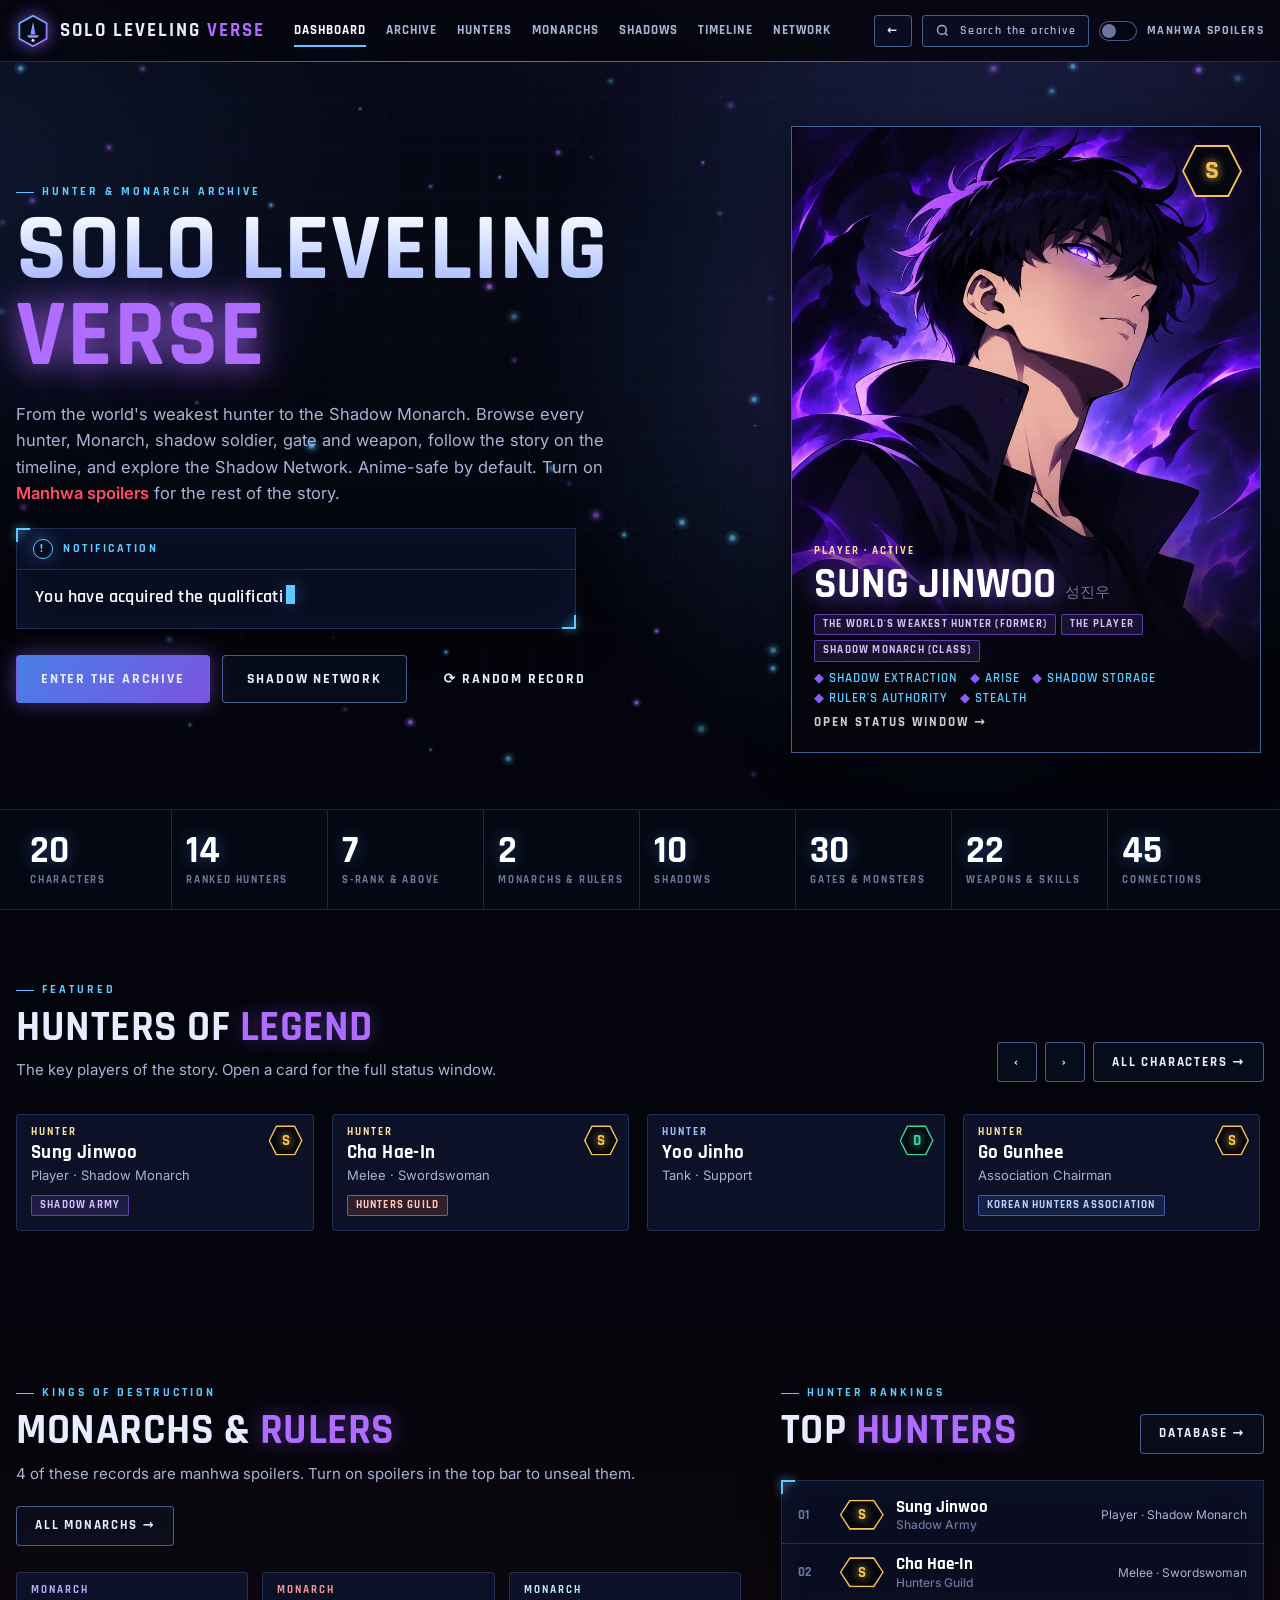
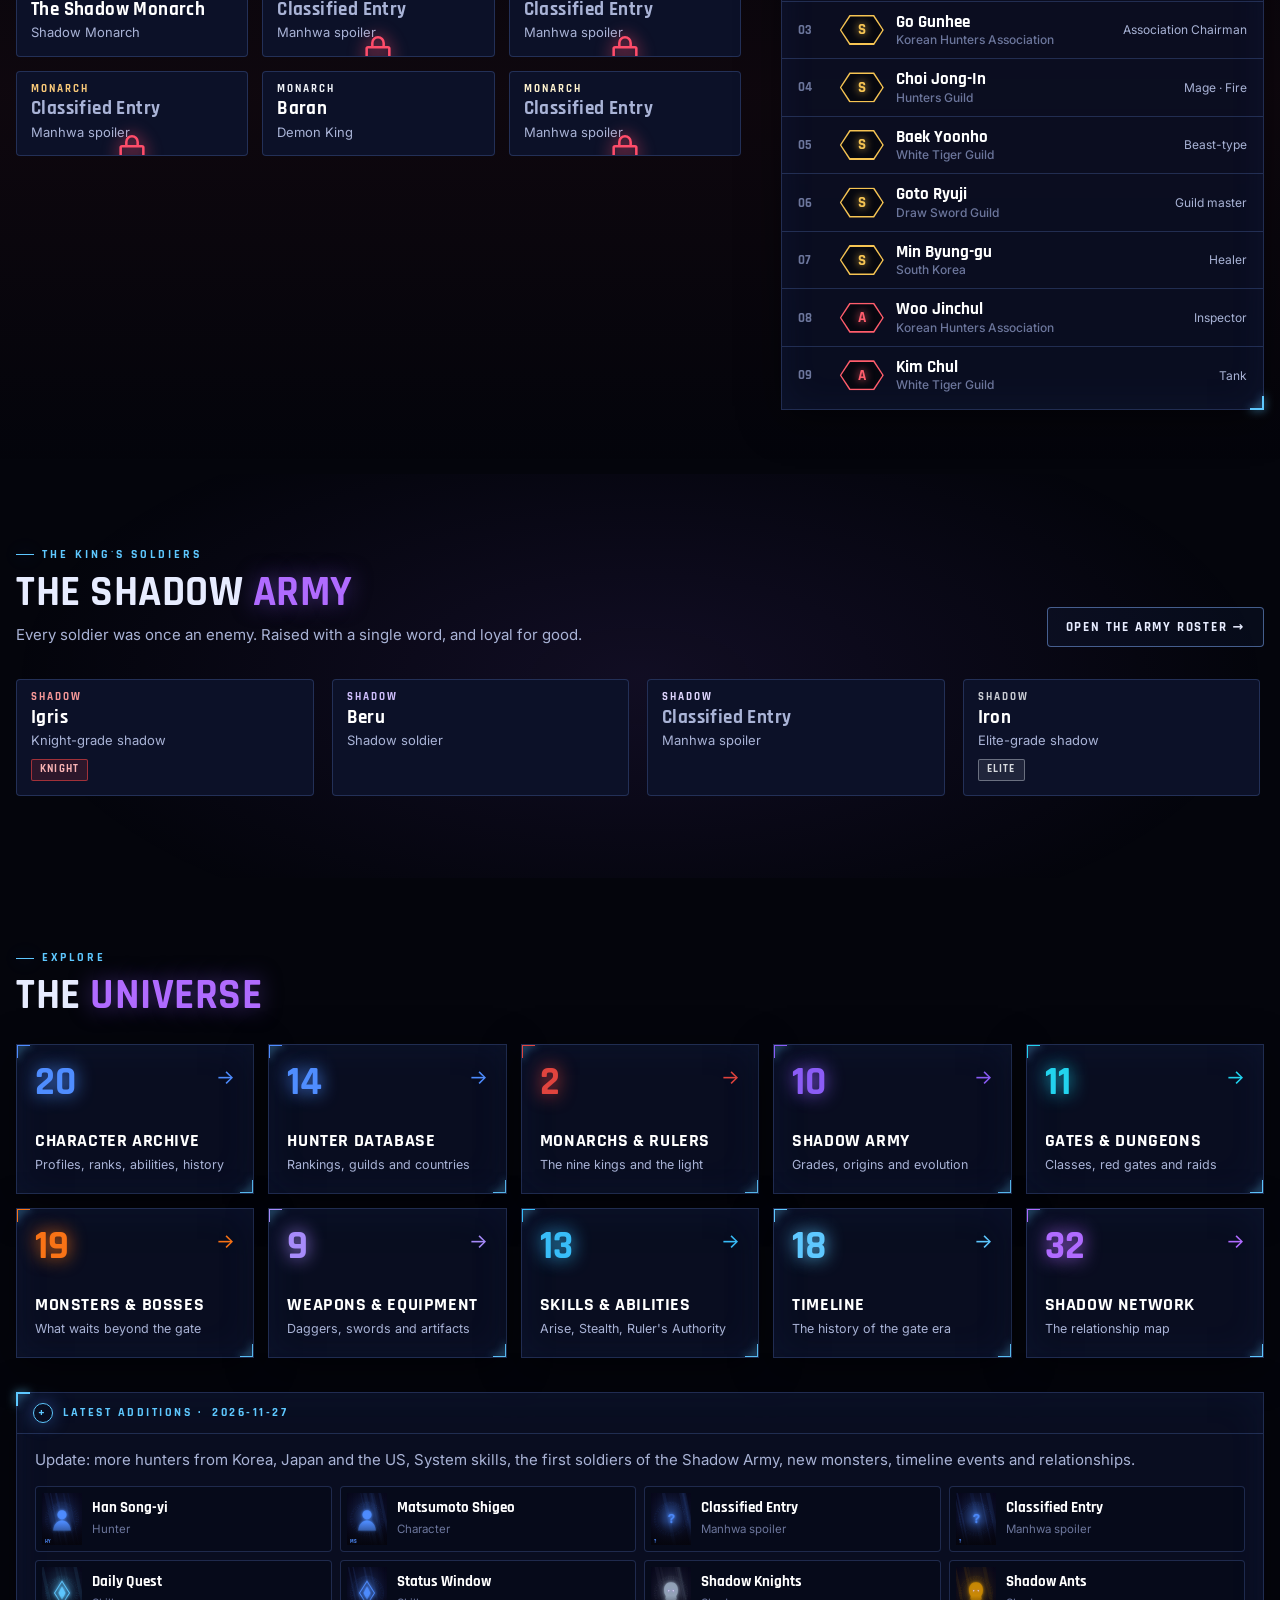
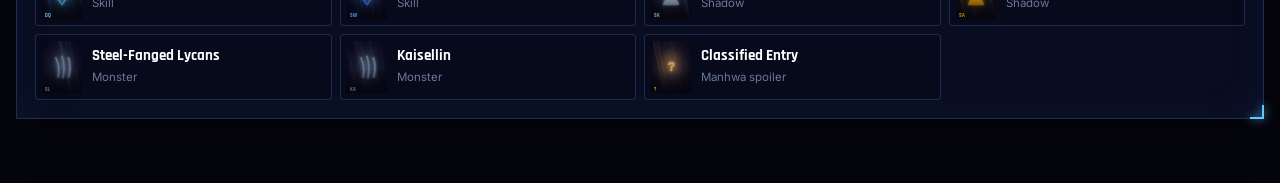
==== commit 154a014d: "perf: minify CSS/JS assets and update site checks" ====
--- a/index.html
+++ b/index.html
@@ -14,8 +14,8 @@
   <link rel="preconnect" href="https://fonts.googleapis.com" />
   <link rel="preconnect" href="https://fonts.gstatic.com" crossorigin />
   <link href="https://fonts.googleapis.com/css2?family=Rajdhani:wght@500;600;700&family=Inter:wght@400;500;600&display=swap" rel="stylesheet" />
-  <link rel="stylesheet" href="css/system.css" />
-  <link rel="stylesheet" href="css/home.css" />
+  <link rel="stylesheet" href="css/system.min.css" />
+  <link rel="stylesheet" href="css/home.min.css" />
 </head>
 <body data-page="home">
   <header id="nav"></header>
@@ -142,18 +142,18 @@
 
   <noscript><p style="padding:20px;text-align:center">Solo Leveling Verse needs JavaScript to open the archive.</p></noscript>
 
-  <script src="js/data/world.js"></script>
-  <script src="js/data/characters.js"></script>
-  <script src="js/data/monarchs.js"></script>
-  <script src="js/data/shadows.js"></script>
-  <script src="js/data/gates.js"></script>
-  <script src="js/data/items.js"></script>
-  <script src="js/data/skills.js"></script>
-  <script src="js/data/timeline.js"></script>
-  <script src="js/media-index.js"></script>
-  <script src="js/core.js"></script>
-  <script src="js/viewer.js"></script>
-  <script src="js/shell.js"></script>
-  <script src="js/home.js"></script>
+  <script src="js/data/world.min.js"></script>
+  <script src="js/data/characters.min.js"></script>
+  <script src="js/data/monarchs.min.js"></script>
+  <script src="js/data/shadows.min.js"></script>
+  <script src="js/data/gates.min.js"></script>
+  <script src="js/data/items.min.js"></script>
+  <script src="js/data/skills.min.js"></script>
+  <script src="js/data/timeline.min.js"></script>
+  <script src="js/media-index.min.js"></script>
+  <script src="js/core.min.js"></script>
+  <script src="js/viewer.min.js"></script>
+  <script src="js/shell.min.js"></script>
+  <script src="js/home.min.js"></script>
 </body>
 </html>
--- a/css/system.min.css
+++ b/css/system.min.css
@@ -0,0 +1,2 @@
+/* generated by scripts/build.mjs */
+:root{--void:#04050c;--night:#070a18;--abyss:#0b1026;--panel:rgba(12,17,40,0.74);--panel-solid:#0c1128;--line:rgba(120,160,255,0.22);--line-strong:rgba(130,175,255,0.5);--text:#e7ecff;--text-soft:#a9b3d6;--text-faint:#6c769c;--blue:#4f8dff;--cyan:#5ec8ff;--violet:#8b5cf6;--purple:#b06bff;--danger:#ff4d6a;--gold:#f6c453;--glow-blue:0 0 18px rgba(79,141,255,0.45);--glow-violet:0 0 22px rgba(139,92,246,0.5);--radius:4px;--display:"Rajdhani","Segoe UI",system-ui,sans-serif;--body:"Inter","Segoe UI",system-ui,-apple-system,sans-serif;--nav-h:62px;--wrap:min(1280px,100% - 32px);color-scheme:dark}*,*::before,*::after{box-sizing:border-box}html{scroll-behavior:smooth;scroll-padding-top:calc(var(--nav-h) + 16px);-webkit-text-size-adjust:100%}body{margin:0;min-height:100vh;background:var(--void);color:var(--text);font:400 15px/1.6 var(--body);overflow-x:hidden;background-image:radial-gradient(1200px 600px at 85% -10%,rgba(139,92,246,0.16),transparent 60%),radial-gradient(900px 500px at -10% 20%,rgba(79,141,255,0.12),transparent 60%),linear-gradient(180deg,var(--night),var(--void) 70%);background-attachment:fixed}body::before{content:"";position:fixed;inset:0;pointer-events:none;z-index:0;background-image:linear-gradient(rgba(120,160,255,0.035) 1px,transparent 1px),linear-gradient(90deg,rgba(120,160,255,0.035) 1px,transparent 1px);background-size:48px 48px;mask-image:radial-gradient(ellipse at 50% 30%,#000 30%,transparent 80%)}main,footer,header{position:relative;z-index:1}a{color:var(--cyan);text-decoration:none}a:hover{color:#fff}img{max-width:100%;display:block}[hidden]{display:none !important}button{font:inherit;color:inherit;cursor:pointer}input,select{font:inherit;color:inherit}::selection{background:rgba(139,92,246,0.45)}:focus-visible{outline:2px solid var(--cyan);outline-offset:2px}.wrap{width:var(--wrap);margin-inline:auto}.sr-only{position:absolute !important;width:1px;height:1px;margin:-1px;padding:0;border:0;overflow:hidden;clip:rect(0 0 0 0);white-space:nowrap}.skip-link{position:fixed;top:8px;left:8px;z-index:1000;padding:10px 16px;background:#070a18;color:#fff;border:1px solid var(--cyan);font:600 14px/1 var(--display,sans-serif);letter-spacing:1px;transform:translateY(-160%);transition:transform 0.15s}.skip-link:focus{transform:none}main:focus{outline:none}kbd{display:inline-block;min-width:20px;padding:1px 6px;border:1px solid var(--line-strong);border-bottom-width:2px;border-radius:3px;font:600 11px/1.5 var(--display);color:var(--text-soft);text-align:center;background:rgba(79,141,255,0.08)}.kicker{display:inline-flex;align-items:center;gap:8px;margin:0 0 10px;font:700 12px/1 var(--display);letter-spacing:3px;text-transform:uppercase;color:var(--cyan)}.kicker::before{content:"";width:18px;height:1px;background:currentColor;box-shadow:var(--glow-blue)}h1,h2,h3{font-family:var(--display);font-weight:700;letter-spacing:0.5px;line-height:1.05;margin:0}.section-title{font-size:clamp(28px,3.6vw,42px);text-transform:uppercase}.section-title em{font-style:normal;color:var(--purple);text-shadow:var(--glow-violet)}.section-sub{margin:8px 0 0;color:var(--text-soft);max-width:70ch}.section{padding:64px 0}.section-head{display:flex;align-items:flex-end;justify-content:space-between;gap:20px;flex-wrap:wrap;margin-bottom:26px}.sys{position:relative;background:var(--panel);border:1px solid var(--line);box-shadow:inset 0 0 40px rgba(79,141,255,0.06),0 10px 40px rgba(0,0,0,0.45);backdrop-filter:blur(10px);-webkit-backdrop-filter:blur(10px)}.sys::before,.sys::after{content:"";position:absolute;width:14px;height:14px;pointer-events:none;border:2px solid var(--cyan);filter:drop-shadow(0 0 4px var(--cyan))}.sys::before{top:-1px;left:-1px;border-right:0;border-bottom:0}.sys::after{bottom:-1px;right:-1px;border-left:0;border-top:0}.sys-head{display:flex;align-items:center;gap:10px;padding:10px 16px;border-bottom:1px solid var(--line);font:700 12px/1 var(--display);letter-spacing:2.5px;text-transform:uppercase;color:var(--cyan)}.sys-head .bang{display:grid;place-items:center;width:20px;height:20px;border:1.5px solid currentColor;border-radius:50%;font-size:12px;box-shadow:var(--glow-blue)}.btn{position:relative;display:inline-flex;align-items:center;justify-content:center;gap:8px;min-height:40px;padding:9px 18px;border:1px solid var(--line-strong);border-radius:var(--radius);background:rgba(79,141,255,0.06);color:var(--text);font:700 13px/1 var(--display);letter-spacing:1.8px;text-transform:uppercase;white-space:nowrap;transition:background 0.2s,border-color 0.2s,box-shadow 0.2s,transform 0.2s,color 0.2s}.btn:hover{background:rgba(79,141,255,0.16);border-color:var(--cyan);box-shadow:var(--glow-blue);color:#fff}.btn:active{transform:translateY(1px)}.btn.primary{background:linear-gradient(135deg,rgba(79,141,255,0.9),rgba(139,92,246,0.9));border-color:transparent;box-shadow:var(--glow-violet)}.btn.primary:hover{filter:brightness(1.12)}.btn.ghost{background:transparent;border-color:transparent}.btn.ghost:hover{border-color:var(--line-strong)}.btn.sm{min-height:32px;padding:6px 12px;font-size:12px;letter-spacing:1.4px}.btn.big{min-height:48px;padding:12px 24px;font-size:14px}.btn.icon{width:40px;padding:0}.btn[disabled]{opacity:0.4;pointer-events:none}.chip-row{display:flex;flex-wrap:wrap;gap:6px}.chip{display:inline-flex;align-items:center;gap:6px;min-height:32px;padding:5px 12px;border:1px solid var(--line);border-radius:999px;background:rgba(255,255,255,0.02);color:var(--text-soft);font:600 13px/1 var(--display);letter-spacing:0.6px;transition:all 0.18s}.chip:hover{border-color:var(--line-strong);color:#fff}.chip.active,.chip[aria-pressed="true"]{border-color:var(--cyan);color:#fff;background:rgba(94,200,255,0.12);box-shadow:inset 0 0 12px rgba(94,200,255,0.15)}.chip .count{color:var(--text-faint);font-size:11px}.badge{display:inline-flex;align-items:center;gap:5px;padding:3px 8px;border:1px solid color-mix(in srgb,var(--c,var(--blue)) 60%,transparent);border-radius:2px;background:color-mix(in srgb,var(--c,var(--blue)) 14%,transparent);color:color-mix(in srgb,var(--c,var(--blue)) 40%,#fff);font:700 11px/1.2 var(--display);letter-spacing:1.2px;text-transform:uppercase;white-space:nowrap}.badge.spoiler{--c:var(--danger)}.badge.unverified{--c:#f59e0b}.rank{position:relative;isolation:isolate;display:inline-grid;place-items:center;min-width:34px;height:30px;padding:0 8px;color:var(--c);background:var(--c);font:700 15px/1 var(--display);text-shadow:0 0 8px var(--c);clip-path:polygon(22% 0,78% 0,100% 50%,78% 100%,22% 100%,0 50%);filter:drop-shadow(0 0 6px color-mix(in srgb,var(--c) 60%,transparent))}.rank::before{content:"";position:absolute;inset:1.5px;z-index:-1;background:#06070f;clip-path:inherit}.rank.lg{min-width:60px;height:52px;font-size:26px}.rank.lg::before{inset:2px}.rank.nat{font-size:11px;letter-spacing:0.5px;min-width:40px}.field{position:relative;display:flex;align-items:center}.field .ico{position:absolute;left:12px;color:var(--text-faint);pointer-events:none;font-size:15px}.input,.select{width:100%;min-height:42px;padding:9px 12px;border:1px solid var(--line);border-radius:var(--radius);background:rgba(5,8,22,0.7);color:var(--text);transition:border-color 0.2s,box-shadow 0.2s}.field .input{padding-left:36px}.input:focus,.select:focus{outline:none;border-color:var(--cyan);box-shadow:var(--glow-blue)}.input::placeholder{color:var(--text-faint)}.select{appearance:none;padding-right:32px;background-image:linear-gradient(45deg,transparent 50%,var(--cyan) 50%),linear-gradient(135deg,var(--cyan) 50%,transparent 50%);background-position:calc(100% - 17px) calc(50% + 1px),calc(100% - 12px) calc(50% + 1px);background-size:5px 5px;background-repeat:no-repeat}.select option{background:var(--panel-solid)}.label{display:block;margin-bottom:6px;font:700 11px/1 var(--display);letter-spacing:2px;text-transform:uppercase;color:var(--text-faint)}.switch{display:inline-flex;align-items:center;gap:10px;cursor:pointer;user-select:none;font:700 12px/1 var(--display);letter-spacing:1.4px;text-transform:uppercase;color:var(--text-soft)}.switch input{position:absolute;opacity:0;pointer-events:none}.switch .track{position:relative;width:38px;height:20px;border:1px solid var(--line-strong);border-radius:999px;background:rgba(5,8,22,0.8);transition:all 0.2s;flex:none}.switch .track::after{content:"";position:absolute;top:2px;left:2px;width:14px;height:14px;border-radius:50%;background:var(--text-faint);transition:all 0.2s}.switch input:checked + .track{border-color:var(--danger);background:rgba(255,77,106,0.18)}.switch input:checked + .track::after{left:20px;background:var(--danger);box-shadow:0 0 10px var(--danger)}.switch input:focus-visible + .track{outline:2px solid var(--cyan);outline-offset:2px}.switch.blue input:checked + .track{border-color:var(--cyan);background:rgba(94,200,255,0.16)}.switch.blue input:checked + .track::after{background:var(--cyan);box-shadow:0 0 10px var(--cyan)}.nav{position:sticky;top:0;z-index:50;height:var(--nav-h);background:rgba(4,5,12,0.78);border-bottom:1px solid var(--line);backdrop-filter:blur(14px);-webkit-backdrop-filter:blur(14px)}.nav::after{content:"";position:absolute;left:0;right:0;bottom:-1px;height:1px;background:linear-gradient(90deg,transparent,var(--cyan),var(--violet),transparent);opacity:0.6}.nav-inner{display:flex;align-items:center;gap:14px;height:100%}.brand{display:flex;align-items:center;gap:10px;color:var(--text);flex:none}.brand:hover{color:#fff}.brand-mark{width:34px;height:34px;flex:none;filter:drop-shadow(0 0 8px rgba(139,92,246,0.8))}.brand-text{font:700 19px/1 var(--display);letter-spacing:2px;text-transform:uppercase;white-space:nowrap}.brand-text em{font-style:normal;color:var(--purple)}.nav-links{display:flex;gap:2px;margin-left:12px}.nav-links a{position:relative;padding:8px 11px;color:var(--text-soft);font:700 13px/1 var(--display);letter-spacing:1.4px;text-transform:uppercase;white-space:nowrap}.nav-links a:hover{color:#fff}.nav-links a[aria-current="page"]{color:#fff}.nav-links a[aria-current="page"]::after{content:"";position:absolute;left:11px;right:11px;bottom:-2px;height:2px;background:var(--cyan);box-shadow:var(--glow-blue)}.nav-tools{display:flex;align-items:center;gap:10px;margin-left:auto}.nav-search{gap:10px;min-width:190px;justify-content:space-between;color:var(--text-soft);text-transform:none;letter-spacing:0.4px;font-weight:600}.nav-search kbd{font-size:10px}.nav-toggle{display:none}.spoiler-switch .lbl-short{display:none}@media (max-width:1120px){.nav-search{min-width:0}.nav-search .lbl{display:none}.spoiler-switch .lbl-long{display:none}.spoiler-switch .lbl-short{display:inline}}@media (max-width:920px){.nav-toggle{display:inline-flex}.nav-links{position:fixed;top:var(--nav-h);left:0;right:0;flex-direction:column;gap:0;margin:0;padding:8px 16px 16px;background:rgba(4,5,12,0.97);border-bottom:1px solid var(--line);transform:translateY(-8px);opacity:0;visibility:hidden;transition:all 0.2s ease}.nav.open .nav-links{transform:none;opacity:1;visibility:visible}.nav-links a{padding:14px 4px;border-bottom:1px solid var(--line);font-size:15px}.nav-links a[aria-current="page"]::after{left:0;right:auto;top:12px;bottom:12px;width:2px;height:auto}.nav-links a[aria-current="page"]{padding-left:14px}}.brand-text .bt-short{display:none}@media (max-width:520px){.nav-inner{gap:8px}.brand-text{font-size:17px;letter-spacing:1.2px}.brand-text .bt-full{display:none}.brand-text .bt-short{display:inline}.spoiler-switch .lbl-short{display:none}.nav-search{width:40px;padding:0}.nav-search kbd{display:none}.nav-tools{gap:8px}}.card-grid{display:grid;grid-template-columns:repeat(4,minmax(0,1fr));gap:18px}@media (max-width:1080px){.card-grid{grid-template-columns:repeat(3,minmax(0,1fr))}}@media (max-width:760px){.card-grid{grid-template-columns:repeat(2,minmax(0,1fr));gap:12px}}@media (max-width:360px){.card-grid{grid-template-columns:minmax(0,1fr)}}.card{--c:var(--blue);position:relative;display:flex;flex-direction:column;width:100%;padding:0;text-align:left;border:1px solid var(--line);border-radius:var(--radius);background:var(--panel-solid);overflow:hidden;transition:transform 0.28s cubic-bezier(0.2,0.8,0.2,1),border-color 0.25s,box-shadow 0.25s;animation:rise 0.5s both;animation-delay:calc(var(--i,0) * 35ms)}.card:hover,.card:focus-visible{transform:translateY(-5px);border-color:color-mix(in srgb,var(--c) 70%,#fff 0%);box-shadow:0 0 0 1px color-mix(in srgb,var(--c) 40%,transparent),0 14px 40px color-mix(in srgb,var(--c) 28%,transparent)}.card .art{aspect-ratio:3 / 4}.card-body{display:flex;flex-direction:column;gap:4px;padding:12px 14px 14px;min-width:0}.card-type{font:700 10.5px/1 var(--display);letter-spacing:2px;text-transform:uppercase;color:color-mix(in srgb,var(--c) 55%,#fff)}.card-name{font:700 19px/1.12 var(--display);letter-spacing:0.4px;color:#fff;overflow-wrap:anywhere}.card-sub{font-size:13px;color:var(--text-soft);line-height:1.35;display:-webkit-box;-webkit-line-clamp:2;-webkit-box-orient:vertical;overflow:hidden}.card-tags{display:flex;flex-wrap:wrap;gap:5px;margin-top:6px}.card .rank{position:absolute;top:10px;right:10px;z-index:2}.card .flag{position:absolute;top:10px;left:10px;z-index:2}.card.locked .art{filter:blur(6px) saturate(0.4) brightness(0.6)}.card.locked .card-name{color:var(--text-soft)}.card .lock{position:absolute;inset:0;z-index:3;display:grid;place-items:center;align-content:center;gap:6px;aspect-ratio:3 / 4;color:var(--danger);font:700 12px/1.3 var(--display);letter-spacing:2px;text-transform:uppercase;text-align:center;padding:20px}.card .lock svg{width:34px;height:34px;filter:drop-shadow(0 0 8px var(--danger))}.art{position:relative;display:block;overflow:hidden;background:#07071a}.art .sigil,.art img{position:absolute;inset:0;width:100%;height:100%;object-fit:cover}.art img{opacity:0;transition:opacity 0.5s,transform 0.8s}.art.img-ready img{opacity:1}.art.img-ready .sigil{opacity:0;transition:opacity 0.5s 0.2s}.art::after{content:"";position:absolute;inset:0;pointer-events:none;background:linear-gradient(180deg,transparent 55%,rgba(5,6,14,0.85))}.card:hover .art img{transform:scale(1.05)}.sigil .sg-ring{transform-origin:150px 200px;animation:spin 60s linear infinite}.card:hover .sigil .sg-ring{animation-duration:12s}.sigil .sg-eye{fill:#e9ddff;stroke:none;filter:drop-shadow(0 0 6px #b06bff)}.sigil .sg-mono{font-family:var(--display)}.pager{display:flex;flex-wrap:wrap;align-items:center;justify-content:center;gap:6px;margin-top:30px}.pager button{min-width:38px;height:38px;padding:0 10px;border:1px solid var(--line);border-radius:var(--radius);background:rgba(5,8,22,0.6);font:700 14px/1 var(--display)}.pager button:hover:not([disabled]){border-color:var(--cyan)}.pager button[aria-current="page"]{border-color:var(--cyan);background:rgba(94,200,255,0.15);box-shadow:var(--glow-blue);color:#fff}.pager button[disabled]{opacity:0.35;cursor:default}.pager .gap{color:var(--text-faint);padding:0 4px}.pager .pg-nums{display:contents}.pager .per{display:inline-flex;align-items:center;gap:8px;margin-left:10px;font:700 11px/1 var(--display);letter-spacing:1.6px;text-transform:uppercase;color:var(--text-faint)}.pager .per .select{width:auto;height:38px;min-height:38px;padding:0 32px 0 12px;font:700 14px/36px var(--display);letter-spacing:0.5px;color:var(--text)}.skeleton{position:relative;overflow:hidden;background:rgba(79,141,255,0.06);border:1px solid var(--line);border-radius:var(--radius)}.skeleton::after{content:"";position:absolute;inset:0;transform:translateX(-100%);background:linear-gradient(90deg,transparent,rgba(94,200,255,0.12),transparent);animation:shimmer 1.3s infinite}.skeleton.card-sk{aspect-ratio:3 / 4.9}.state{display:grid;justify-items:center;gap:10px;padding:48px 20px;text-align:center;color:var(--text-soft)}.state .state-ico{width:54px;height:54px;color:var(--cyan);filter:drop-shadow(0 0 10px var(--cyan))}.state.error .state-ico{color:var(--danger);filter:drop-shadow(0 0 10px var(--danger))}.state h3{font-size:22px;text-transform:uppercase;color:#fff}.state p{margin:0;max-width:52ch}.loader{display:inline-block;width:28px;height:28px;border:2px solid var(--line);border-top-color:var(--cyan);border-radius:50%;animation:spin 0.8s linear infinite}.toasts{position:fixed;z-index:120;top:calc(var(--nav-h) + 12px);right:16px;display:grid;gap:10px;width:min(380px,calc(100vw - 32px));pointer-events:none}.toast{pointer-events:auto;animation:toastIn 0.45s cubic-bezier(0.2,0.9,0.3,1.2) both}.toast.out{animation:toastOut 0.3s ease both}.toast .sys-head{padding:8px 14px}.toast p{margin:0;padding:12px 16px 14px;font-size:14px;color:var(--text)}.toast.error{--cyan:var(--danger)}.palette-scrim,.viewer-scrim{position:fixed;inset:0;z-index:90;background:rgba(2,3,10,0.72);backdrop-filter:blur(4px);-webkit-backdrop-filter:blur(4px);animation:fade 0.2s both}.palette{position:fixed;z-index:91;top:12vh;left:50%;width:min(640px,calc(100vw - 24px));transform:translateX(-50%);animation:popIn 0.25s cubic-bezier(0.2,0.9,0.3,1.1) both}.palette .field{padding:12px;border-bottom:1px solid var(--line)}.palette .field .ico{left:26px}.palette .input{min-height:48px;font-size:16px}.palette-results{max-height:min(56vh,480px);overflow-y:auto;padding:6px}.pr-item{display:flex;align-items:center;gap:12px;width:100%;padding:8px 10px;border:1px solid transparent;border-radius:var(--radius);background:none;text-align:left}.pr-item[aria-selected="true"],.pr-item:hover{border-color:var(--line-strong);background:rgba(79,141,255,0.1)}.pr-item .art{width:38px;height:50px;flex:none;border:1px solid var(--line);border-radius:2px}.pr-item .art::after{display:none}.pr-name{font:700 16px/1.2 var(--display);color:#fff}.pr-sub{font-size:12.5px;color:var(--text-soft)}.pr-type{margin-left:auto}.palette-foot{display:flex;flex-wrap:wrap;gap:14px;padding:10px 14px;border-top:1px solid var(--line);font-size:12px;color:var(--text-faint)}.palette-note{padding:18px;text-align:center;color:var(--text-soft);font-size:14px}.palette-note button{margin-top:8px}.viewer{position:fixed;z-index:92;inset:24px;margin:auto;width:min(1120px,calc(100vw - 32px));height:min(760px,calc(100vh - 48px));display:grid;grid-template-columns:minmax(0,380px) minmax(0,1fr);grid-template-rows:auto minmax(0,1fr);animation:popIn 0.32s cubic-bezier(0.2,0.9,0.3,1.05) both}.viewer>.sys-head{grid-column:1 / -1}.viewer .v-close{margin-left:auto}.viewer .v-nav{display:inline-flex;gap:6px;align-items:center}.viewer .v-count{font-size:11px;color:var(--text-faint);letter-spacing:1.5px}.v-art{position:relative;border-right:1px solid var(--line);min-height:0}.v-art .art{position:absolute;inset:0;cursor:zoom-in}.v-art .v-art-hint{position:absolute;left:14px;bottom:14px;z-index:2}.v-art .v-rank{position:absolute;top:14px;right:14px;z-index:2}.v-main{display:flex;flex-direction:column;min-height:0}.v-top{padding:22px 26px 0}.v-name{font-size:clamp(28px,3.2vw,42px);text-transform:uppercase;color:#fff;text-shadow:0 0 24px color-mix(in srgb,var(--c) 60%,transparent)}.v-ko{margin-left:10px;font:500 16px/1 var(--body);color:var(--text-faint);text-transform:none;text-shadow:none}.v-alt{margin:6px 0 0;color:var(--text-soft);font-size:13.5px}.v-badges{display:flex;flex-wrap:wrap;gap:6px;margin-top:12px}.v-tabs{display:flex;gap:2px;margin-top:18px;padding:0 26px;border-bottom:1px solid var(--line);overflow-x:auto;scrollbar-width:none}.v-tabs button{flex:none;padding:11px 14px;border:0;border-bottom:2px solid transparent;background:none;color:var(--text-faint);font:700 13px/1 var(--display);letter-spacing:1.6px;text-transform:uppercase}.v-tabs button[aria-selected="true"]{color:#fff;border-bottom-color:var(--cyan)}.v-tabs button:hover{color:#fff}.v-panel{flex:1;min-height:0;overflow-y:auto;padding:20px 26px 26px;animation:fade 0.25s both}.v-panel p{margin:0 0 14px;color:var(--text)}.v-panel h4{margin:18px 0 10px;font:700 12px/1 var(--display);letter-spacing:2.4px;text-transform:uppercase;color:var(--cyan)}.v-panel h4:first-child{margin-top:0}.viewer>*{min-width:0}.stat-table{display:grid;grid-template-columns:minmax(96px,max-content) minmax(0,1fr);gap:0;border:1px solid var(--line)}.stat-table>div{padding:9px 12px;border-bottom:1px solid var(--line);font-size:14px}.stat-table>div:nth-last-child(-n + 2){border-bottom:0}.stat-table .k{font:700 11px/1.9 var(--display);letter-spacing:1.8px;text-transform:uppercase;color:var(--text-faint);background:rgba(79,141,255,0.05);border-right:1px solid var(--line)}.ability-list{display:grid;grid-template-columns:repeat(auto-fill,minmax(220px,1fr));gap:8px}.ability{display:flex;flex-direction:column;gap:3px;padding:10px 12px;border:1px solid var(--line);border-left:2px solid var(--c,var(--cyan));background:rgba(79,141,255,0.04);border-radius:2px;text-align:left}button.ability:hover{background:rgba(79,141,255,0.12);border-color:var(--line-strong);border-left-color:var(--c,var(--cyan))}.ability b{font:700 15px/1.2 var(--display);letter-spacing:0.4px;color:#fff}.ability span{font-size:12px;color:var(--text-soft)}.rel-group{margin-bottom:14px}.rel-chips{display:flex;flex-wrap:wrap;gap:6px}.rel-chip{display:inline-flex;align-items:center;gap:8px;padding:4px 12px 4px 4px;border:1px solid var(--line);border-radius:999px;background:rgba(255,255,255,0.02);font-size:13px;color:var(--text);transition:all 0.18s}.rel-chip:hover{border-color:var(--c,var(--cyan));background:rgba(79,141,255,0.1)}.rel-chip .art{width:26px;height:26px;border-radius:50%;flex:none}.rel-chip .art::after{display:none}.rel-chip small{color:var(--text-faint);font-size:11.5px}.spoiler-block{position:relative;margin:6px 0 14px;padding:14px 16px;border:1px dashed rgba(255,77,106,0.5);background:rgba(255,77,106,0.05);border-radius:2px}.spoiler-block .sb-head{display:flex;align-items:center;gap:8px;margin-bottom:8px;font:700 11px/1 var(--display);letter-spacing:2px;text-transform:uppercase;color:var(--danger)}.spoiler-block .sb-body{display:grid;gap:9px;min-height:40px;padding:4px 0}.spoiler-block .sb-bar{display:block;height:10px;border-radius:3px;background:rgba(255,77,106,0.16);filter:blur(2px)}.spoiler-block.revealed .sb-body{display:block;min-height:0;padding:0;outline:none;animation:rise 0.3s both}.spoiler-block .sb-reveal{position:absolute;inset:30px 0 0;display:grid;place-items:center}.spoiler-block.revealed .sb-reveal{display:none}.form-steps{display:grid;gap:0;counter-reset:step}.form-step{position:relative;padding:4px 0 18px 34px}.form-step::before{counter-increment:step;content:counter(step);position:absolute;left:0;top:2px;display:grid;place-items:center;width:22px;height:22px;border:1px solid var(--cyan);color:var(--cyan);font:700 12px/1 var(--display);transform:rotate(45deg)}.form-step::after{content:"";position:absolute;left:10.5px;top:30px;bottom:2px;width:1px;background:var(--line-strong)}.form-step:last-child::after{display:none}.form-step b{display:block;font:700 16px/1.2 var(--display);color:#fff}.form-step span{font-size:13.5px;color:var(--text-soft)}.v-actions{display:flex;flex-wrap:wrap;gap:8px;margin-top:18px}.locked-note{display:grid;gap:12px;justify-items:start;padding:26px}@media (max-width:860px){.viewer{inset:0;width:100%;height:100%;grid-template-columns:minmax(0,1fr);grid-template-rows:auto auto minmax(0,1fr);overflow-y:auto}.viewer::before,.viewer::after{display:none}.v-art{height:46vh;border-right:0;border-bottom:1px solid var(--line)}.v-main{min-height:auto}.v-panel{overflow:visible}.v-top{padding:18px 16px 0}.v-tabs{padding:0 16px}.v-panel{padding:16px}}.lightbox{position:fixed;inset:0;z-index:100;display:grid;place-items:center;background:rgba(2,3,10,0.94);animation:fade 0.25s both;overflow:hidden}.lb-stage{position:relative;width:min(64.5vh,92vw);aspect-ratio:3 / 4;animation:lbIn 0.6s cubic-bezier(0.2,0.9,0.3,1) both;transition:transform 0.35s ease;cursor:zoom-in}.lightbox.zoomed .lb-stage{cursor:zoom-out}.lb-stage .art{position:absolute;inset:0;border:1px solid var(--line-strong);box-shadow:0 0 80px color-mix(in srgb,var(--c) 45%,transparent)}.lb-aura{position:absolute;inset:-18%;border-radius:50%;background:radial-gradient(circle,color-mix(in srgb,var(--c) 30%,transparent),transparent 65%);animation:pulse 3.2s ease-in-out infinite;pointer-events:none}.lb-word{position:absolute;left:50%;top:50%;transform:translate(-50%,-50%);z-index:3;font:700 clamp(40px,9vw,110px)/1 var(--display);letter-spacing:0.25em;text-transform:uppercase;color:#fff;text-shadow:0 0 30px var(--c),0 0 60px var(--c);pointer-events:none;animation:word 1.6s ease both;white-space:nowrap}.lb-smoke{position:absolute;inset:0;pointer-events:none;z-index:2}.lb-smoke span{position:absolute;bottom:10%;width:40%;aspect-ratio:1;border-radius:50%;background:radial-gradient(circle,rgba(60,20,120,0.8),transparent 70%);filter:blur(12px);animation:smoke 1.8s ease-out both}.lb-cap{position:absolute;left:0;right:0;bottom:0;z-index:4;display:flex;align-items:flex-end;justify-content:space-between;gap:16px;padding:18px 24px;background:linear-gradient(0deg,rgba(2,3,10,0.95),transparent);flex-wrap:wrap}.lb-cap h2{font-size:clamp(24px,4vw,40px);text-transform:uppercase}.lb-cap p{margin:4px 0 0;color:var(--text-soft)}.lb-tools{position:absolute;top:14px;right:14px;z-index:5;display:flex;gap:8px}.lb-prev,.lb-next{position:absolute;top:50%;z-index:5;transform:translateY(-50%)}.lb-prev{left:14px}.lb-next{right:14px}.foot{margin-top:40px;padding:30px 0 40px;border-top:1px solid var(--line);color:var(--text-faint);font-size:13px}.foot-inner{display:flex;flex-wrap:wrap;gap:14px 30px;justify-content:space-between;align-items:center}.foot nav{display:flex;flex-wrap:wrap;gap:6px 18px}.foot a{color:var(--text-soft)}.to-top{position:fixed;right:16px;bottom:16px;z-index:40}.reveal{opacity:0;transform:translateY(18px);transition:opacity 0.7s ease,transform 0.7s ease}.reveal.in{opacity:1;transform:none}@keyframes spin{to{transform:rotate(360deg)}}@keyframes rise{from{opacity:0;transform:translateY(16px)}to{opacity:1;transform:none}}@keyframes fade{from{opacity:0}to{opacity:1}}@keyframes popIn{from{opacity:0;transform:translateY(14px) scale(0.98)}to{opacity:1;transform:none}}.palette{animation-name:palIn}@keyframes palIn{from{opacity:0;transform:translate(-50%,-10px) scale(0.98)}to{opacity:1;transform:translate(-50%,0)}}@keyframes shimmer{to{transform:translateX(100%)}}@keyframes toastIn{from{opacity:0;transform:translateX(40px)}to{opacity:1;transform:none}}@keyframes toastOut{to{opacity:0;transform:translateX(40px)}}@keyframes lbIn{0%{opacity:0;transform:scale(0.85);filter:brightness(3) blur(8px)}60%{opacity:1;filter:brightness(1.4) blur(0)}100%{transform:none;filter:none}}@keyframes pulse{0%,100%{opacity:0.55;transform:scale(0.96)}50%{opacity:1;transform:scale(1.04)}}@keyframes word{0%{opacity:0;letter-spacing:0.6em;filter:blur(10px)}30%{opacity:1;letter-spacing:0.25em;filter:none}75%{opacity:1}100%{opacity:0}}@keyframes smoke{0%{opacity:0;transform:translateY(40px) scale(0.4)}40%{opacity:0.9}100%{opacity:0;transform:translateY(-200px) scale(1.8)}}@media (prefers-reduced-motion:reduce){*,*::before,*::after{animation-duration:0.001ms !important;animation-iteration-count:1 !important;transition-duration:0.001ms !important;scroll-behavior:auto !important}.reveal{opacity:1;transform:none}}.hub-link{display:inline-flex;align-items:center;gap:6px;white-space:nowrap;text-decoration:none}.hub-menu-link{display:none !important}@media (max-width:1440px){.hub-link .lbl{display:none}}@media (max-width:920px){.hub-link{display:none}.hub-menu-link{display:block !important}}.nav-tools>*{flex:none}.nav-search{white-space:nowrap}@media (max-width:1360px){.nav-search{min-width:0}.nav-search kbd{display:none}}@media (min-width:921px) and (max-width:1180px){.brand-text .bt-full{display:none}.brand-text .bt-short{display:inline}.nav-links{margin-left:4px}.nav-links a{padding:8px 8px;letter-spacing:0.8px}.nav-links a[aria-current="page"]::after{left:8px;right:8px}}@media (min-width:1181px) and (max-width:1360px){.nav-links{margin-left:6px}.nav-links a{padding:8px 9px;letter-spacing:1px}.nav-links a[aria-current="page"]::after{left:9px;right:9px}}
--- a/css/home.min.css
+++ b/css/home.min.css
@@ -0,0 +1,2 @@
+/* generated by scripts/build.mjs */
+.hero{position:relative;overflow:hidden;padding:64px 0 56px;border-bottom:1px solid var(--line)}.hero::before{content:"";position:absolute;inset:-20% -10% auto auto;width:70vw;height:70vw;max-width:900px;max-height:900px;pointer-events:none;background:radial-gradient(circle,rgba(139,92,246,0.28),rgba(79,141,255,0.08) 45%,transparent 70%);animation:pulse 9s ease-in-out infinite}.hero-mana{position:absolute;inset:0;width:100%;height:100%;pointer-events:none}.hero-inner{position:relative;display:grid;grid-template-columns:minmax(0,1.2fr) minmax(0,0.8fr);gap:56px;align-items:center}.hero-title{font-size:clamp(46px,7.4vw,104px);line-height:0.9;text-transform:uppercase;letter-spacing:1px}.hero-title span{display:block;background:linear-gradient(180deg,#fff,#9fb6ff);-webkit-background-clip:text;background-clip:text;color:transparent}.hero-title em{font-style:normal;color:var(--purple);text-shadow:0 0 30px rgba(176,107,255,0.8),0 0 70px rgba(139,92,246,0.5)}.hero-lead{max-width:60ch;margin:22px 0 22px;color:var(--text-soft);font-size:16.5px}.hero-lead strong{color:var(--danger);font-weight:600}.sys-notice{max-width:560px;margin-bottom:26px;animation:popIn 0.6s 0.2s both}.sys-line{margin:0;min-height:3.2em;padding:14px 18px;font:600 18px/1.45 var(--display);letter-spacing:0.4px;color:#fff}.caret{display:inline-block;width:9px;height:1.05em;margin-left:3px;vertical-align:-2px;background:var(--cyan);box-shadow:var(--glow-blue);animation:blink 1s steps(1) infinite}@keyframes blink{50%{opacity:0}}.hero-cta{display:flex;flex-wrap:wrap;gap:12px}.hero-feature{position:relative;aspect-ratio:3 / 4;max-height:640px;width:100%;justify-self:center;max-width:470px}.hf-card{position:absolute;inset:0;display:block;width:100%;padding:0;border-color:var(--line-strong);text-align:left;overflow:hidden;transition:transform 0.4s,box-shadow 0.4s;animation:popIn 0.8s 0.1s both}.hf-card:hover{transform:translateY(-6px);box-shadow:0 0 60px rgba(139,92,246,0.45)}.hf-art{position:absolute;inset:0}.hf-rank{position:absolute;top:18px;right:18px;z-index:2}.hf-body{position:absolute;left:0;right:0;bottom:0;z-index:2;display:flex;flex-direction:column;gap:8px;padding:22px;background:linear-gradient(0deg,rgba(4,5,12,0.96) 40%,transparent)}.hf-name{font:700 clamp(30px,3.4vw,42px)/1 var(--display);text-transform:uppercase;color:#fff;text-shadow:0 0 24px rgba(139,92,246,0.8)}.hf-name small{font:500 15px var(--body);color:var(--text-faint);text-shadow:none}.hf-titles{display:flex;flex-wrap:wrap;gap:5px}.hf-skills{display:flex;flex-wrap:wrap;gap:4px 12px;font:600 13px var(--display);letter-spacing:1px;color:var(--cyan);text-transform:uppercase}.hf-skills span::before{content:"◆ ";color:var(--violet)}.hf-open{font:700 13px var(--display);letter-spacing:2px;text-transform:uppercase;color:#fff;opacity:0.8}.stats-band{border-bottom:1px solid var(--line);background:rgba(7,10,24,0.6)}.stats{display:grid;grid-template-columns:repeat(8,minmax(0,1fr));margin:0}.stat{display:flex;flex-direction:column-reverse;gap:4px;padding:22px 14px;border-right:1px solid var(--line);color:inherit;transition:background 0.2s;animation:rise 0.5s both;animation-delay:calc(var(--i) * 50ms)}.stat:last-child{border-right:0}.stat:hover{background:rgba(79,141,255,0.08);color:inherit}.stat dt{font:700 11px/1.2 var(--display);letter-spacing:1.8px;text-transform:uppercase;color:var(--text-faint)}.stat dd{margin:0;font:700 38px/1 var(--display);color:#fff;font-variant-numeric:tabular-nums;text-shadow:var(--glow-blue)}.rail{display:grid;grid-auto-flow:column;grid-auto-columns:calc((100% - 3 * 18px) / 4);gap:18px;overflow-x:auto;scroll-snap-type:x mandatory;padding:6px 2px 18px;scrollbar-width:thin;scrollbar-color:var(--line-strong) transparent}.rail>*{scroll-snap-align:start}.rail-ctl{display:flex;gap:8px}.duo{background:linear-gradient(180deg,transparent,rgba(224,68,62,0.05) 50%,transparent)}.duo-inner{display:grid;grid-template-columns:minmax(0,1.5fr) minmax(0,1fr);gap:40px}.monarch-grid{display:grid;grid-template-columns:repeat(3,minmax(0,1fr));gap:14px}.monarch-grid .card .art{aspect-ratio:4 / 3.4}.monarch-grid .card .lock{aspect-ratio:4 / 3.4}.ladder{list-style:none;margin:0;padding:6px 0}.ladder li + li{border-top:1px solid var(--line)}.ladder-row{display:grid;grid-template-columns:30px 44px minmax(0,1fr) auto;align-items:center;gap:12px;width:100%;padding:11px 16px;border:0;background:none;text-align:left;transition:background 0.2s}.ladder-row:hover{background:rgba(79,141,255,0.08)}.ladder-n{font:700 13px var(--display);color:var(--text-faint)}.ladder-name{font:700 17px/1.15 var(--display);color:#fff;min-width:0}.ladder-name small{display:block;font:500 12px var(--body);color:var(--text-faint)}.ladder-role{font-size:12px;color:var(--text-soft);text-align:right}.shadow-sec{background:radial-gradient(900px 400px at 50% 50%,rgba(139,92,246,0.1),transparent 70%)}.explore{display:grid;grid-template-columns:repeat(5,minmax(0,1fr));gap:14px}.tile{display:flex;flex-direction:column;gap:4px;min-height:150px;padding:18px;color:inherit;overflow:hidden;transition:transform 0.25s,border-color 0.25s,box-shadow 0.25s;transition-delay:calc(var(--i) * 30ms)}.tile::before{border-color:var(--c)}.tile:hover{transform:translateY(-4px);border-color:var(--c);box-shadow:0 0 30px color-mix(in srgb,var(--c) 30%,transparent);color:inherit}.tile-n{font:700 40px/1 var(--display);color:var(--c);text-shadow:0 0 18px var(--c)}.tile-name{margin-top:auto;font:700 18px/1.1 var(--display);text-transform:uppercase;letter-spacing:0.6px;color:#fff}.tile-sub{font-size:12.5px;color:var(--text-soft)}.tile-go{position:absolute;top:16px;right:18px;color:var(--c);font-size:20px;transition:transform 0.25s}.tile:hover .tile-go{transform:translateX(4px)}.latest{margin-top:34px}.latest-note{margin:0;padding:14px 18px 0;color:var(--text-soft)}.latest-list{display:grid;grid-template-columns:repeat(4,minmax(0,1fr));gap:8px;padding:14px 18px 18px}.latest-item{display:flex;align-items:center;gap:10px;padding:6px;border:1px solid var(--line);border-radius:var(--radius);background:rgba(5,8,22,0.5);text-align:left;transition:border-color 0.2s}.latest-item:hover{border-color:var(--c)}.latest-item .art{width:40px;height:52px;flex:none}.latest-item .art::after{display:none}.latest-item b{display:block;font:700 15px/1.15 var(--display);color:#fff}.latest-item small{font-size:11.5px;color:var(--text-faint)}@media (max-width:1080px){.stats{grid-template-columns:repeat(4,minmax(0,1fr))}.stat:nth-child(4){border-right:0}.stat:nth-child(-n + 4){border-bottom:1px solid var(--line)}.explore{grid-template-columns:repeat(3,minmax(0,1fr))}.duo-inner{grid-template-columns:1fr}.rail{grid-auto-columns:calc((100% - 2 * 18px) / 3)}.latest-list{grid-template-columns:repeat(2,minmax(0,1fr))}}@media (max-width:860px){.hero{padding:40px 0 44px}.hero-inner{grid-template-columns:1fr;gap:36px}.hero-feature{max-width:380px}}@media (max-width:640px){.stats{grid-template-columns:repeat(2,minmax(0,1fr))}.stat{border-right:0 !important;border-bottom:1px solid var(--line);padding:16px 12px}.stat:nth-child(odd){border-right:1px solid var(--line) !important}.stat dd{font-size:30px}.explore{grid-template-columns:repeat(2,minmax(0,1fr));gap:10px}.tile{min-height:130px;padding:14px}.tile-name{font-size:15px}.rail{grid-auto-columns:62%;gap:12px}.monarch-grid{grid-template-columns:repeat(2,minmax(0,1fr));gap:10px}.latest-list{grid-template-columns:1fr}.ladder-role{display:none}.ladder-row{grid-template-columns:26px 40px minmax(0,1fr)}.rail-ctl .btn.icon{display:none}.section{padding:44px 0}.sys-line{font-size:16px}}
